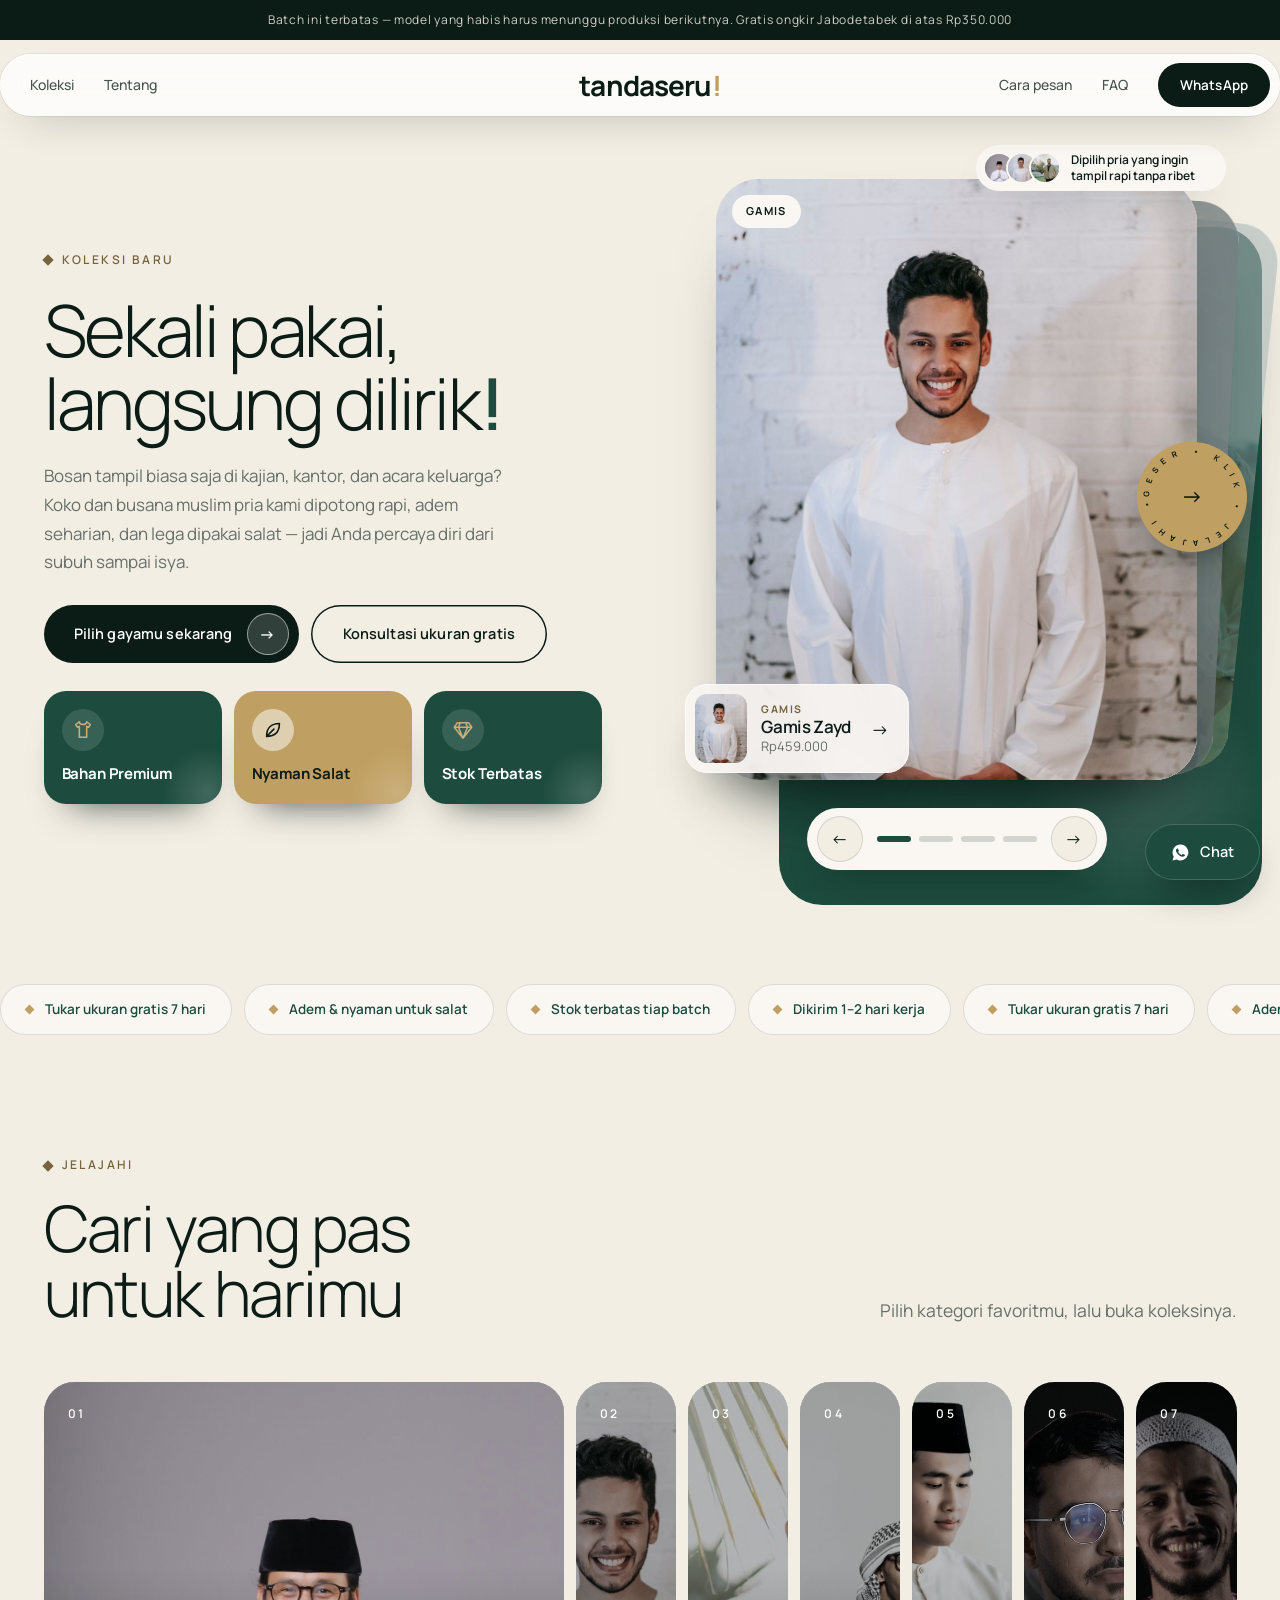
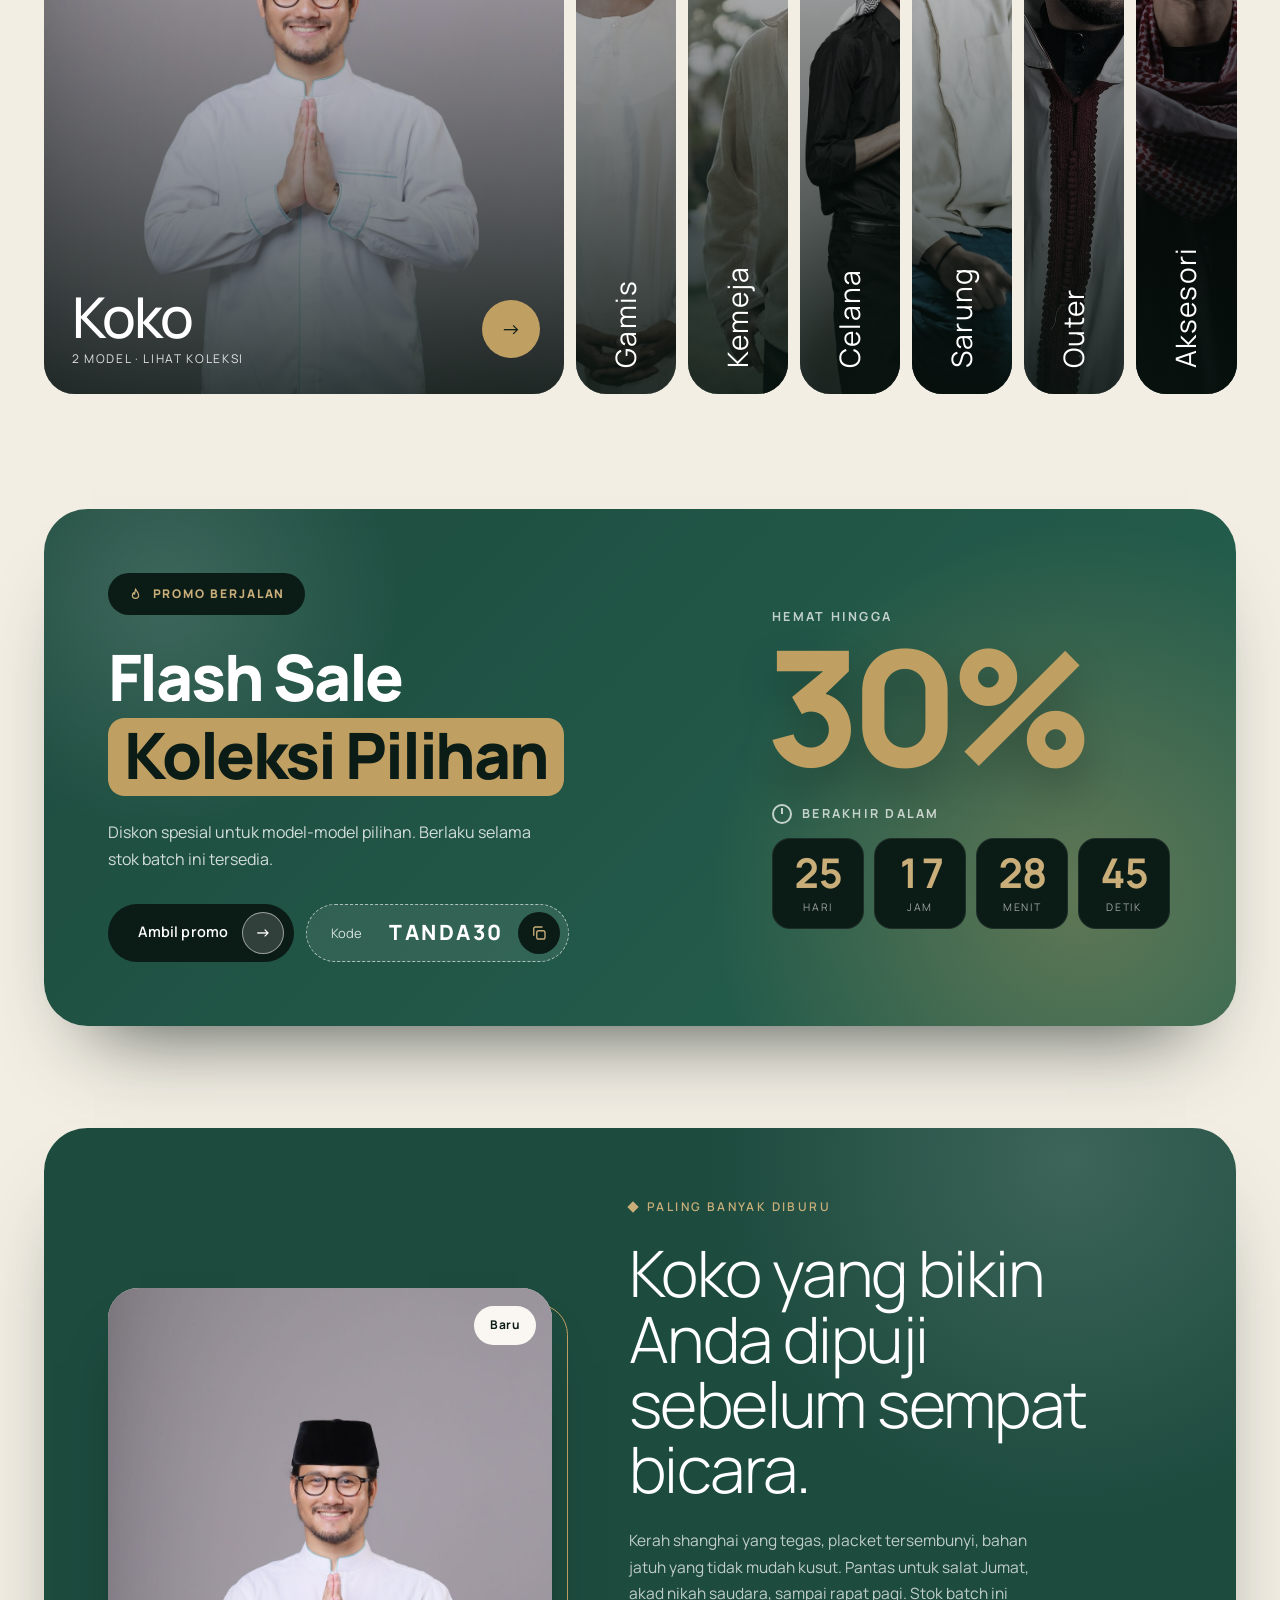
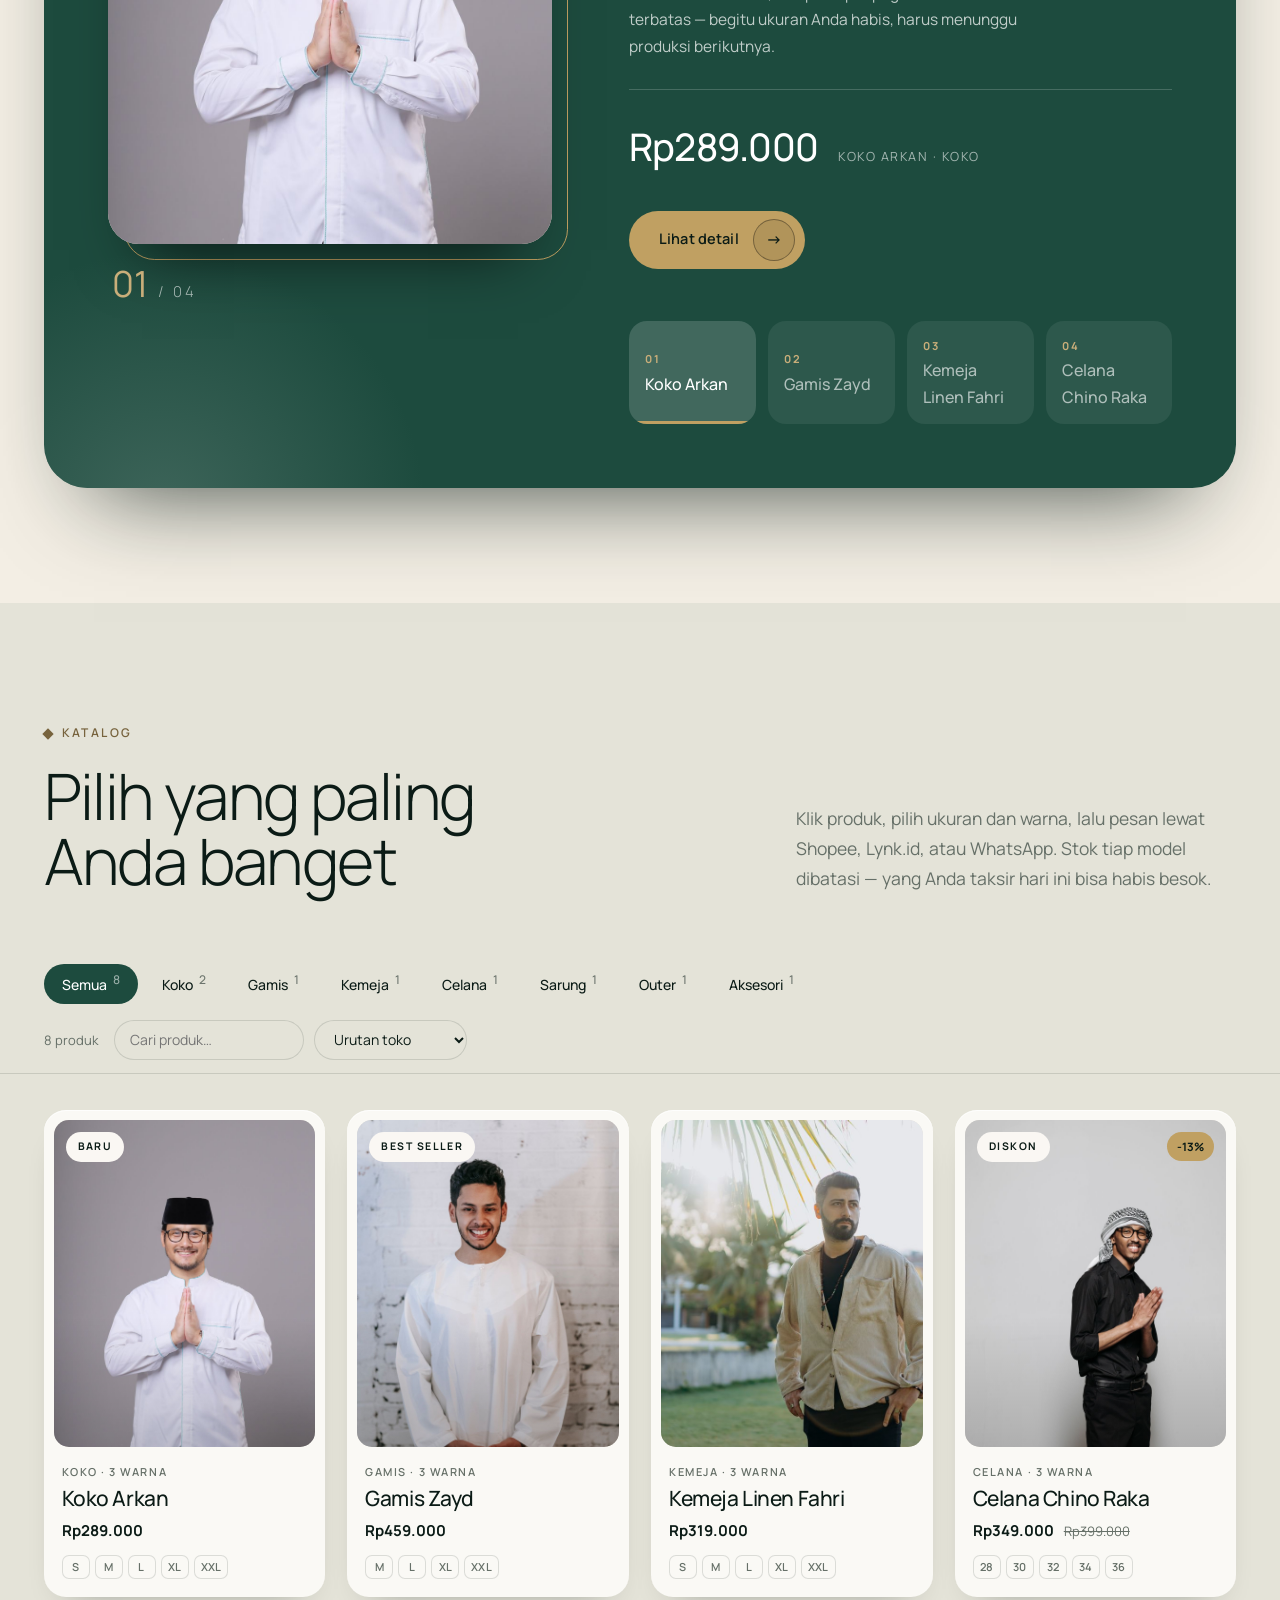
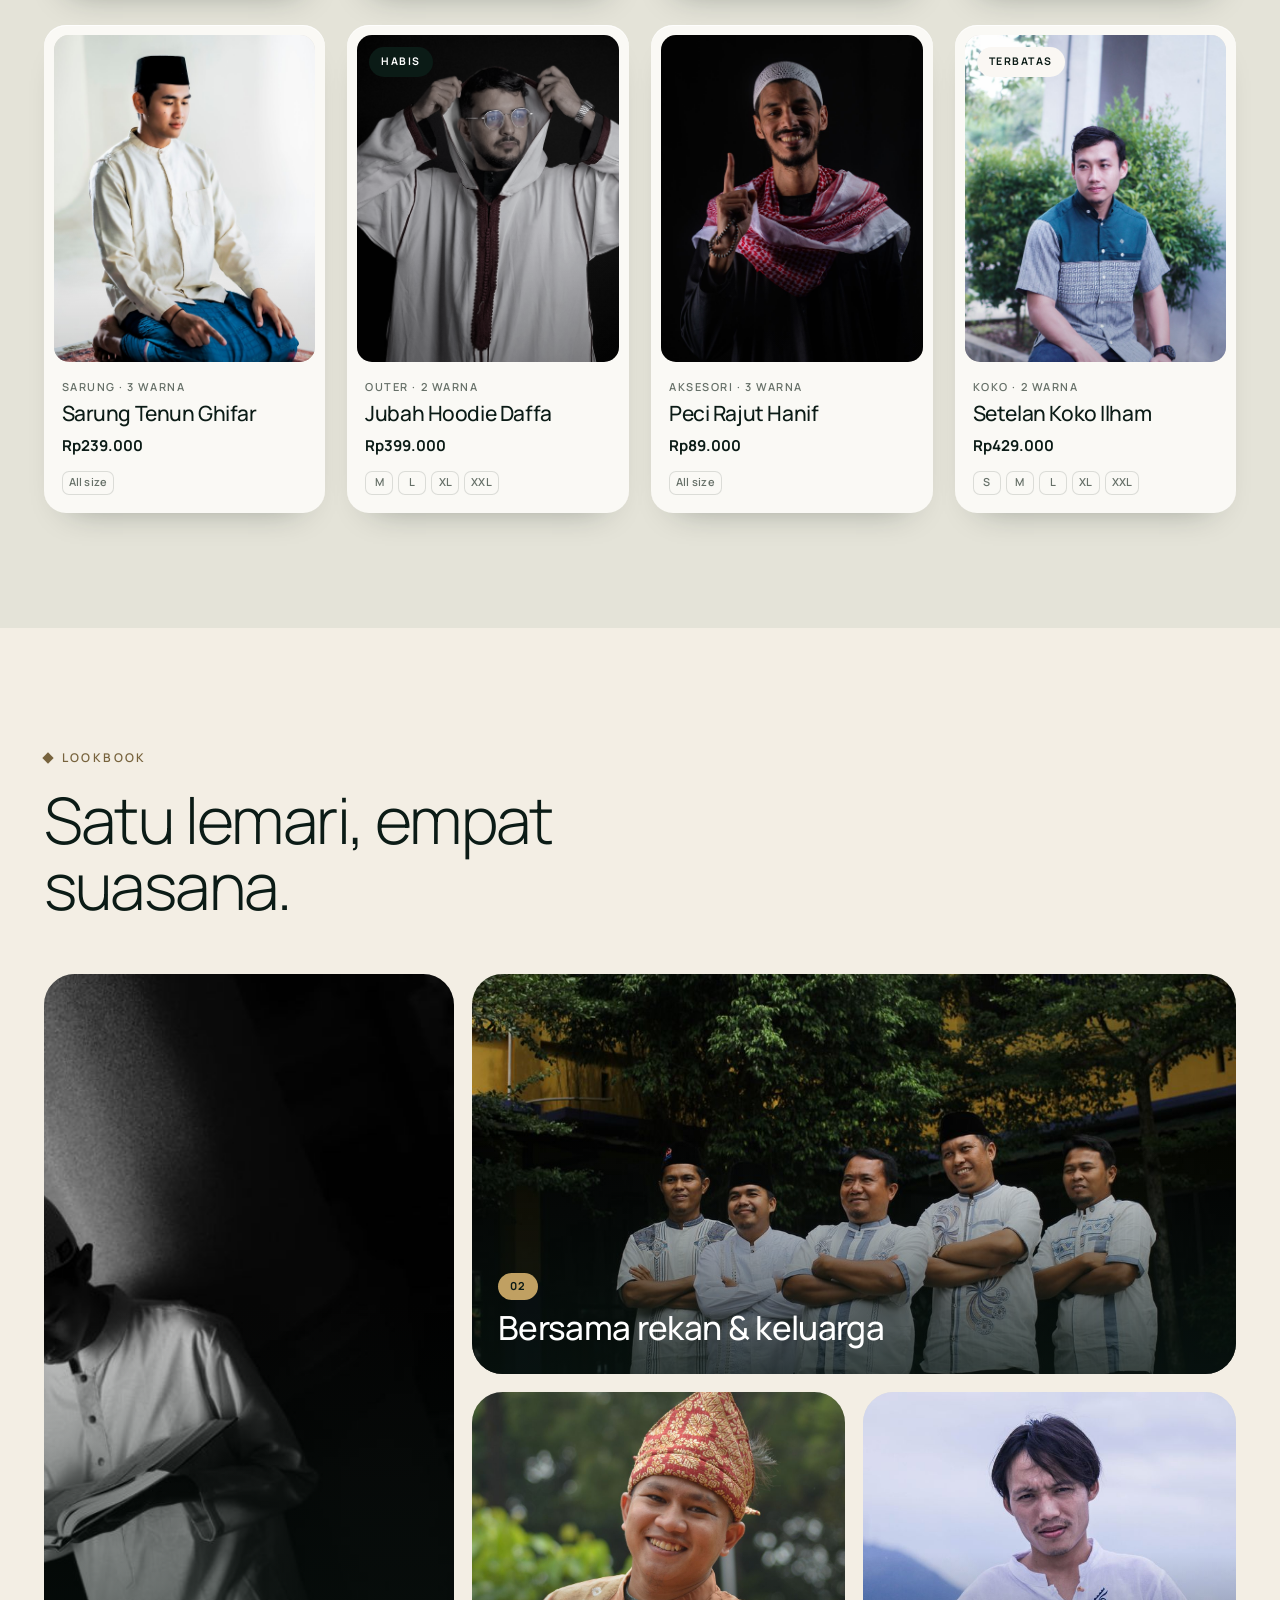
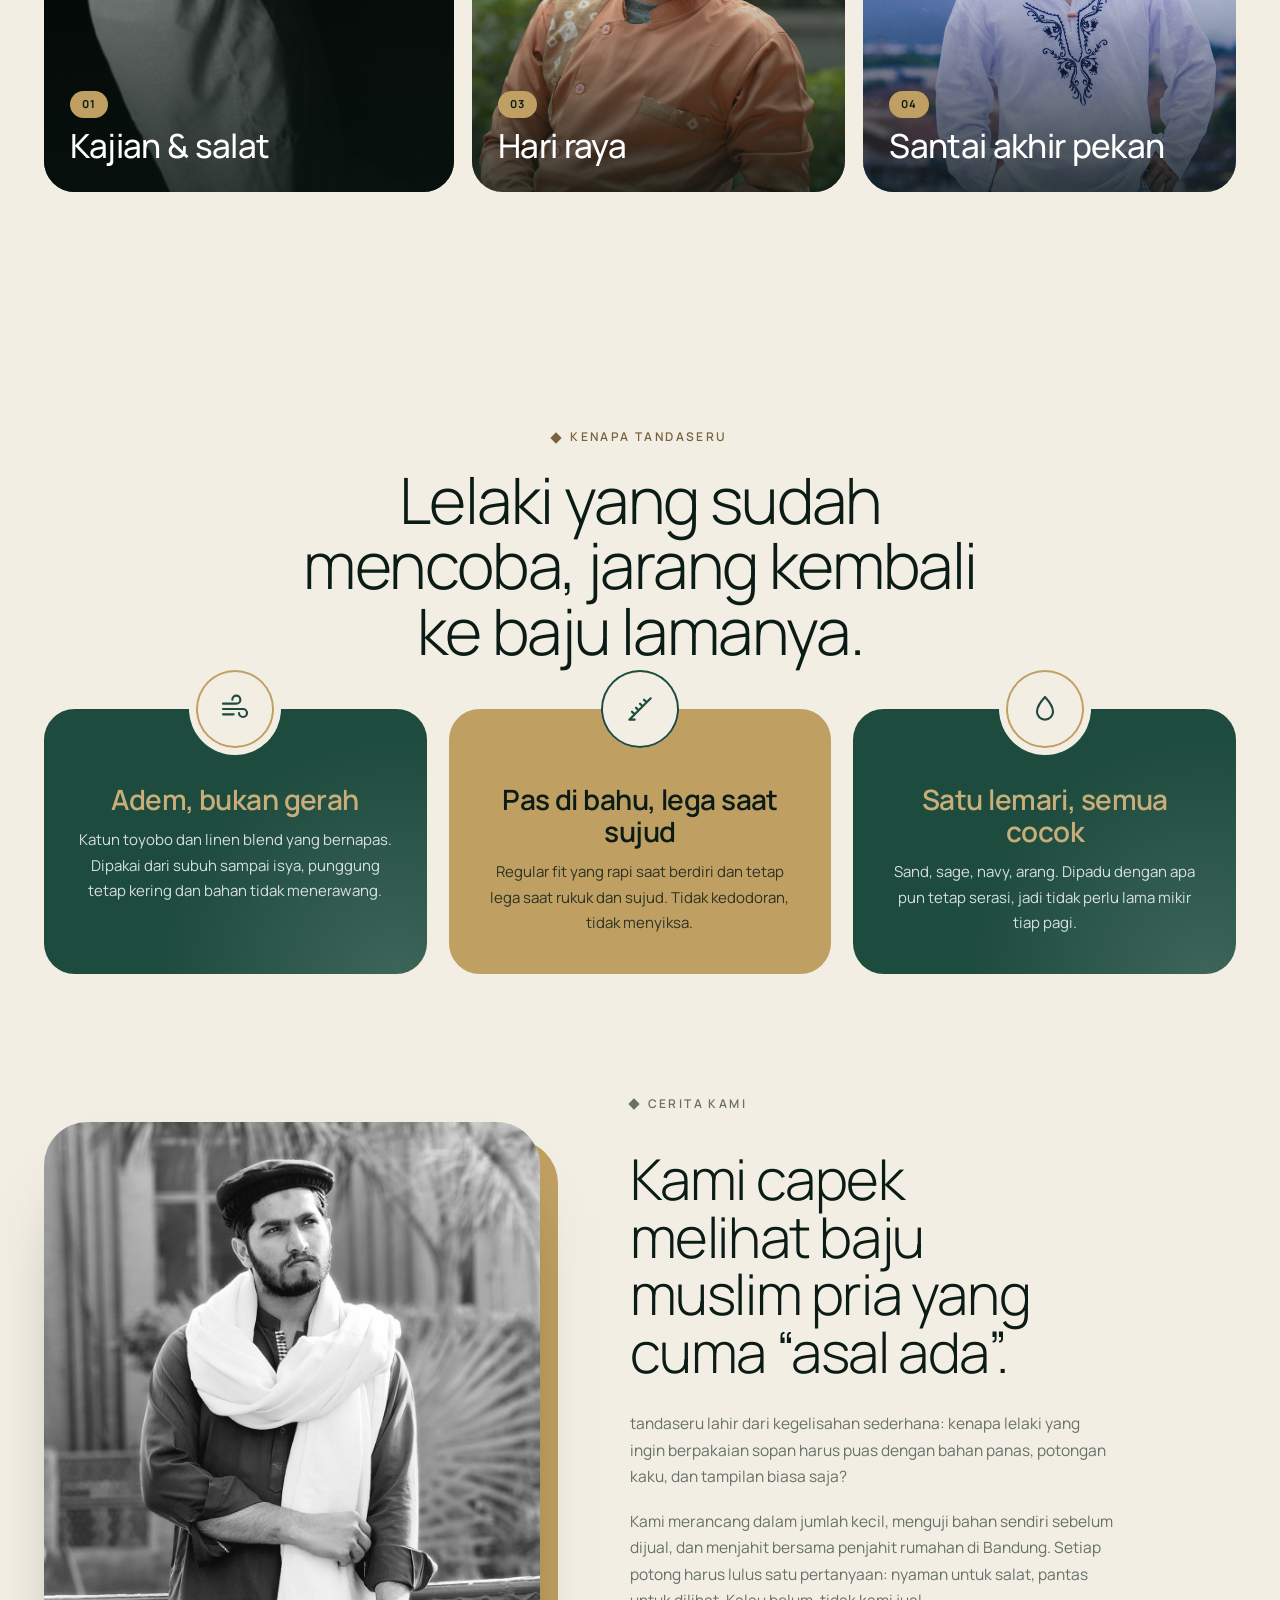
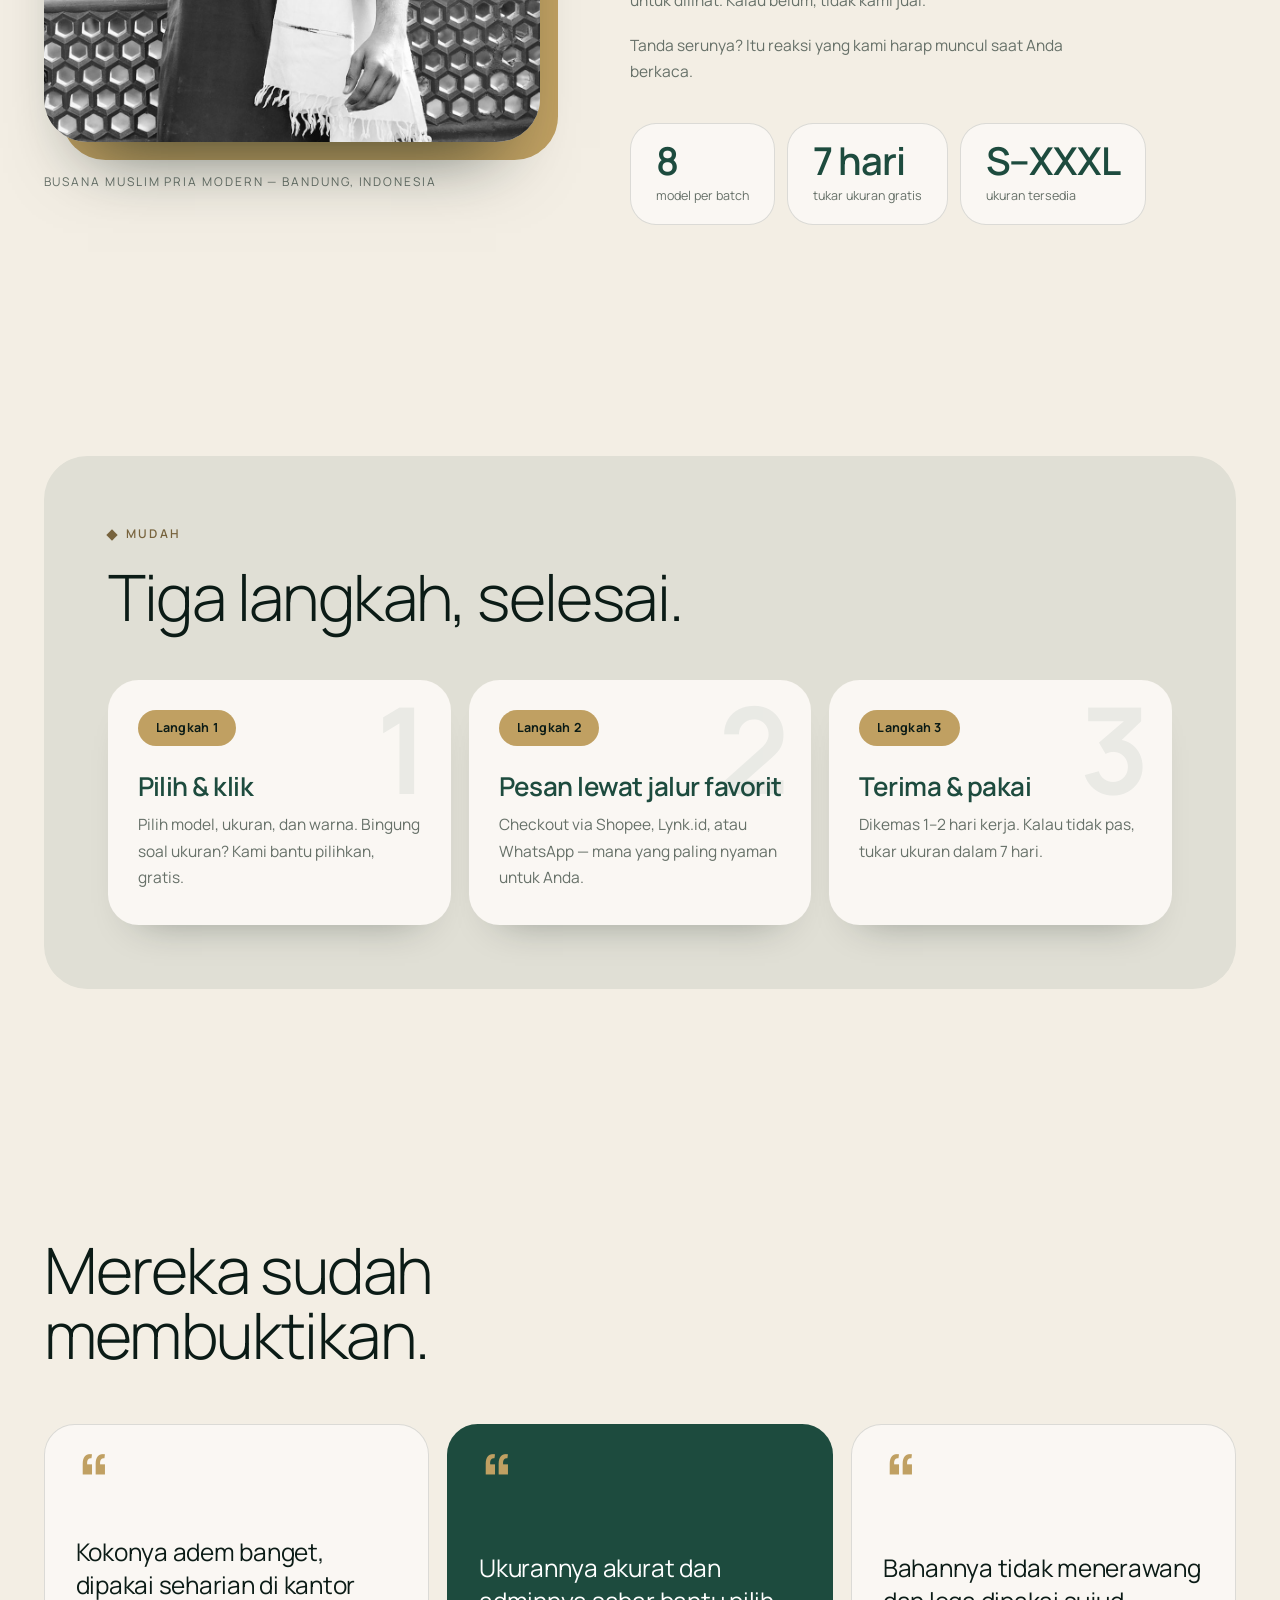
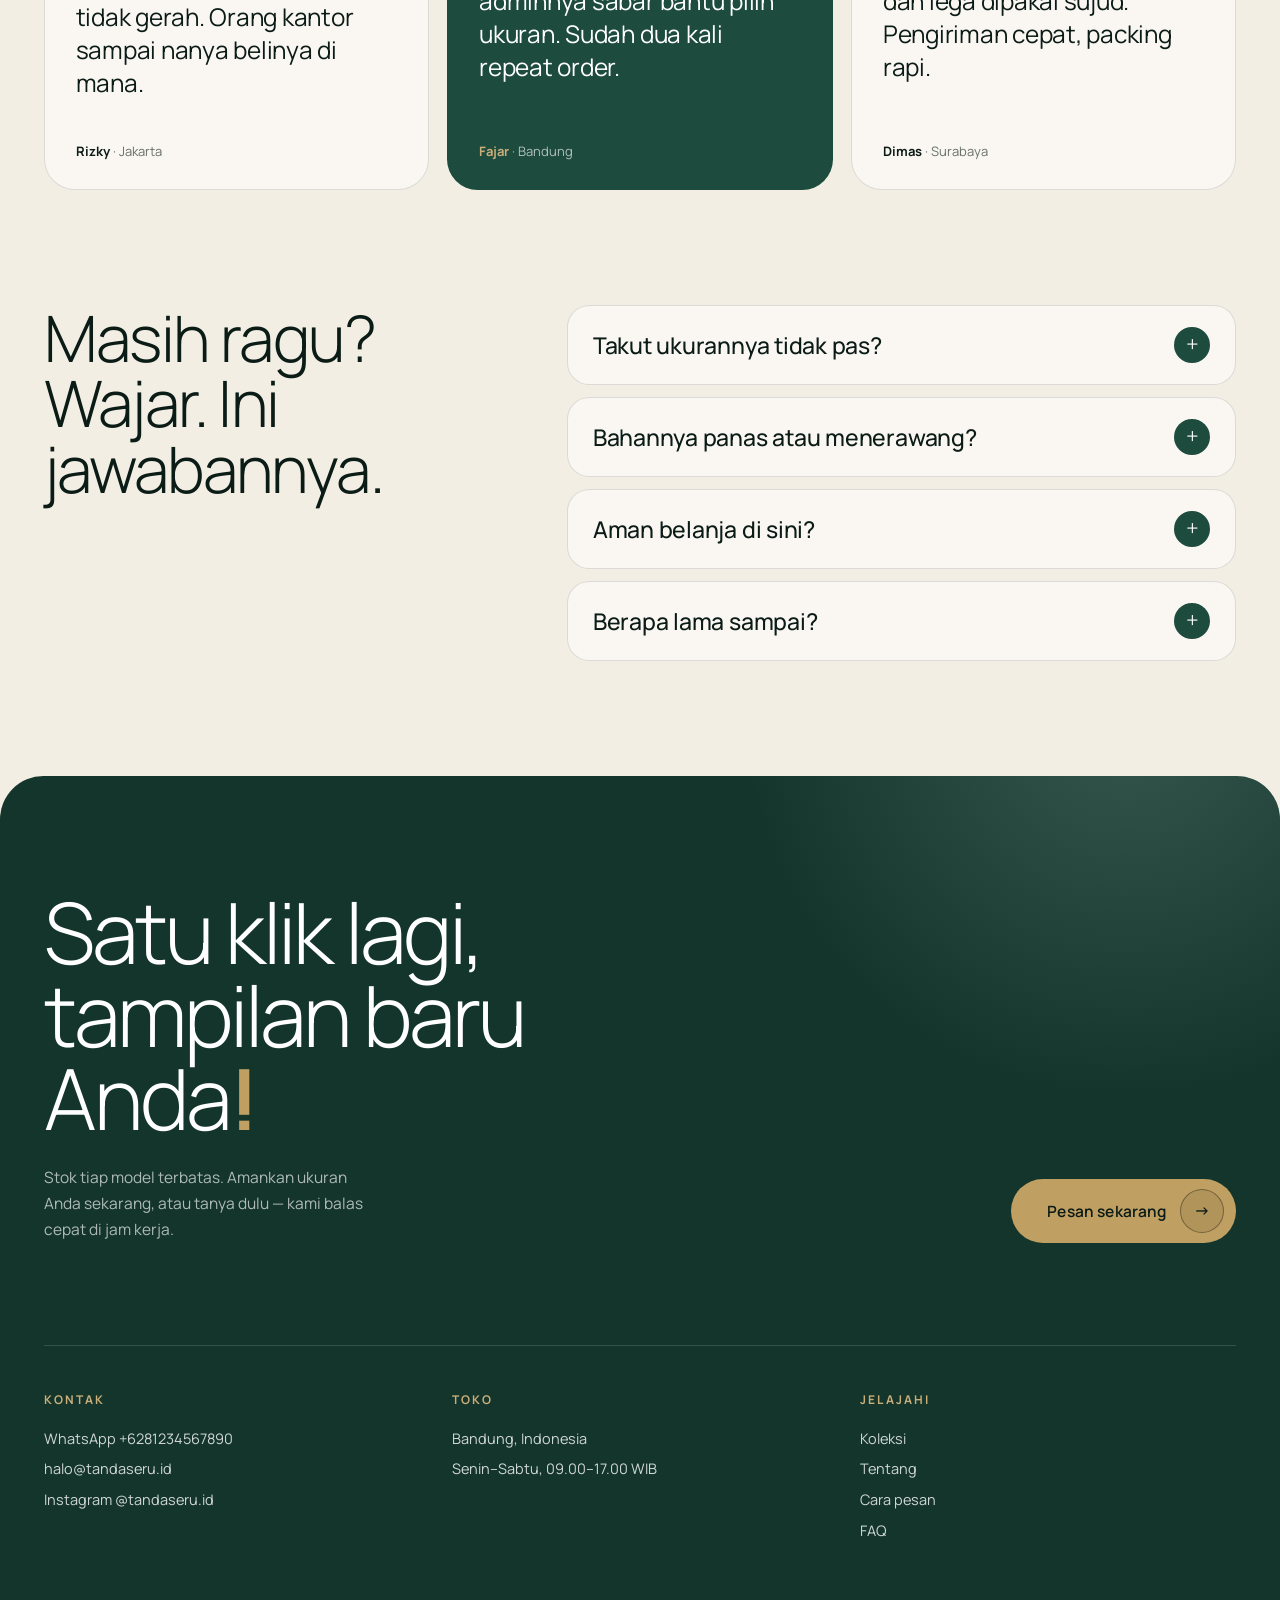
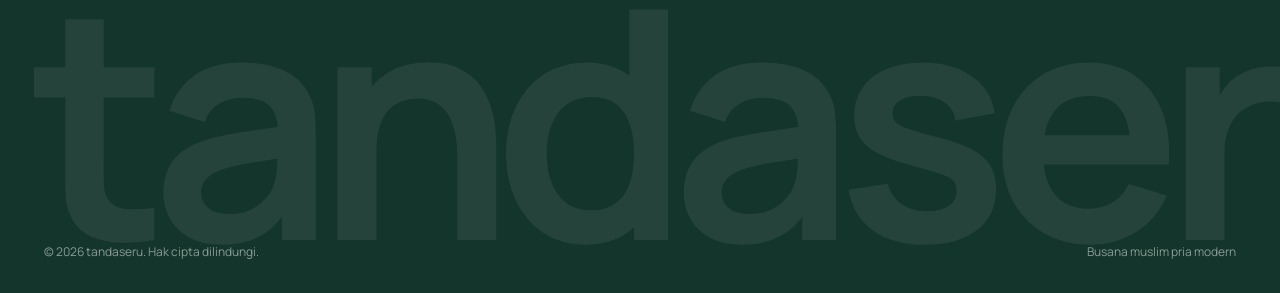
==== index.html @ d512d20f "Add files via upload" ====
<!doctype html>
<html lang="id">
<head>
  <meta charset="utf-8">
  <meta name="viewport" content="width=device-width, initial-scale=1">
  <title>tandaseru! — Busana muslim pria modern</title>
  <meta name="description" content="Busana muslim pria dengan potongan bersih, bahan adem, dan warna netral yang mudah dipadukan.">
  <link rel="preconnect" href="https://fonts.googleapis.com">
  <link rel="preconnect" href="https://fonts.gstatic.com" crossorigin>
  <link href="https://fonts.googleapis.com/css2?family=Manrope:wght@200;300;400;500;600;700;800&display=swap" rel="stylesheet">
  <link rel="stylesheet" href="assets/style.css">
</head>
<body>
  <div class="progress" id="prog"></div>
  <div class="cursor" id="cursor" aria-hidden="true"></div>
  <div id="app"></div>
  <div id="modal" class="modal" hidden></div>
  <script src="assets/store.js"></script>
  <script src="assets/site.js"></script>
</body>
</html>
---- assets/style.css ----
/* tandaseru — landing page (kartu bento, zamrud & emas) */
:root {
  --bg: #F3EEE4;
  --ink: #0B1B16;
  --primary: #1D4B3E;
  --primary-2: color-mix(in srgb, var(--primary) 78%, #fff);
  --primary-d: color-mix(in srgb, var(--primary) 70%, #000);
  --accent: #C0A062;
  --gold: color-mix(in srgb, var(--accent) 85%, #fff);
  --gold-d: color-mix(in srgb, var(--accent) 62%, #000);
  --muted: #667068;
  --paper: color-mix(in srgb, #fff 55%, var(--bg));
  --sage: color-mix(in srgb, var(--primary) 9%, var(--bg));
  --line: color-mix(in srgb, var(--ink) 13%, transparent);
  --soft: color-mix(in srgb, var(--ink) 6%, var(--bg));
  --display: 'Manrope', system-ui, -apple-system, 'Segoe UI', Roboto, sans-serif;
  --font: 'Manrope', system-ui, -apple-system, 'Segoe UI', Roboto, sans-serif;
  --gutter: clamp(16px, 3.4vw, 52px);
  --max: 1400px;
  --ease: cubic-bezier(.19, .8, .22, 1);
  --nav: 84px;
  --r-xl: clamp(28px, 3.4vw, 52px);
  --r-l: clamp(22px, 2.4vw, 36px);
  --r-m: 22px;
}
* { box-sizing: border-box; margin: 0; padding: 0; }
html { scroll-behavior: smooth; scroll-padding-top: 90px; -webkit-text-size-adjust: 100%; overflow-x: clip; }
body { background: var(--bg); color: var(--ink); font-family: var(--font); font-size: 15.5px; line-height: 1.7; -webkit-font-smoothing: antialiased; overflow-x: hidden; }
img, svg { display: block; max-width: 100%; }
a { color: inherit; text-decoration: none; }
button { font: inherit; color: inherit; background: none; border: 0; cursor: pointer; }
::selection { background: var(--accent); color: var(--ink); }
:focus-visible { outline: 2px solid var(--accent); outline-offset: 3px; }
.wrap { width: 100%; max-width: var(--max); margin: 0 auto; padding: 0 var(--gutter); }
.sr { position: absolute; width: 1px; height: 1px; overflow: hidden; clip: rect(0 0 0 0); }
em { font-style: normal; }

/* progres & kursor */
.progress { position: fixed; top: 0; left: 0; right: 0; height: 3px; z-index: 80; background: var(--accent); transform: scaleX(0); transform-origin: 0 50%; pointer-events: none; }
.cursor { position: fixed; z-index: 90; left: 0; top: 0; width: 12px; height: 12px; margin: -6px 0 0 -6px; border-radius: 50%; border: 1px solid var(--ink); pointer-events: none; opacity: 0; display: grid; place-items: center; font-size: 11px; font-weight: 600; letter-spacing: .14em; text-transform: uppercase; color: var(--ink); transition: width .35s var(--ease), height .35s var(--ease), margin .35s var(--ease), background .3s, opacity .3s; }
.cursor.on { opacity: 1; }
.cursor.view { width: 92px; height: 92px; margin: -46px 0 0 -46px; background: var(--accent); border-color: var(--accent); }
.cursor.view::after { content: attr(data-label); }
.cursor.link { width: 44px; height: 44px; margin: -22px 0 0 -22px; border-color: var(--accent); }
@media (hover: none), (pointer: coarse) { .cursor { display: none; } }

/* tipografi */
.eyebrow { display: inline-flex; align-items: center; gap: 10px; font-size: 12px; font-weight: 600; letter-spacing: .2em; text-transform: uppercase; color: var(--gold-d); }
.eyebrow::before { content: ''; width: 8px; height: 8px; background: currentColor; transform: rotate(45deg); }
.h2 { font-family: var(--display); font-size: clamp(34px, 5vw, 70px); line-height: 1.02; letter-spacing: -.025em; font-weight: 300; }
.h2 b, .h2 strong { font-weight: 700; color: var(--primary); }
.lead { font-size: clamp(15.5px, 1.4vw, 17.5px); color: var(--muted); max-width: 46ch; }

/* tombol pil + panah bulat */
.btn { position: relative; isolation: isolate; overflow: hidden; display: inline-flex; align-items: center; justify-content: center; gap: 14px; height: 58px; padding: 0 10px 0 30px; background: var(--ink); color: #fff; font-size: 14.5px; font-weight: 600; letter-spacing: .01em; border-radius: 999px; transition: color .45s var(--ease), transform .4s var(--ease); }
.btn:not(:has(.ar)) { padding: 0 32px; }
.btn::before { content: ''; position: absolute; inset: 0; z-index: -1; background: var(--primary); transform: translateY(101%); transition: transform .55s var(--ease); border-radius: inherit; }
.btn:hover::before { transform: none; }
.btn:active { transform: scale(.98); }
.btn .ar { width: 42px; height: 42px; border-radius: 50%; display: grid; place-items: center; background: rgba(255, 255, 255, .16); box-shadow: inset 0 0 0 1px rgba(255, 255, 255, .5); font-size: 16px; transition: transform .45s var(--ease), background .3s; }
.btn:hover .ar { transform: translateX(3px) rotate(-45deg); background: var(--accent); color: var(--ink); }
.btn.ghost { background: transparent; color: var(--ink); box-shadow: inset 0 0 0 1.5px var(--ink); }
.btn.ghost::before { background: var(--ink); }
.btn.ghost:hover { color: #fff; }
.btn.gold { background: var(--accent); color: var(--ink); }
.btn.gold::before { background: #fff; }
.btn.gold .ar { background: rgba(0, 0, 0, .08); box-shadow: inset 0 0 0 1px rgba(0, 0, 0, .35); }
.btn.sm { height: 44px; padding: 0 22px; font-size: 13.5px; }

.logo { font-family: var(--display); font-weight: 700; letter-spacing: -.03em; font-size: 28px; line-height: 1; }
.logo i { font-style: normal; color: var(--accent); }

/* pengumuman & nav (pil melayang) */
.announce { background: var(--ink); color: color-mix(in srgb, var(--bg) 85%, transparent); text-align: center; font-size: 12px; letter-spacing: .06em; padding: 10px var(--gutter); }
.nav { position: sticky; top: 0; z-index: 40; padding: 14px 0 0; background: transparent; transition: transform .6s var(--ease); pointer-events: none; }
.nav.hide { transform: translateY(-110%); }
.nav-in { pointer-events: auto; display: grid; grid-template-columns: 1fr auto 1fr; align-items: center; height: 62px; padding: 0 10px 0 30px; border-radius: 999px; background: color-mix(in srgb, #fff 78%, transparent); backdrop-filter: blur(18px) saturate(1.4); -webkit-backdrop-filter: blur(18px) saturate(1.4); box-shadow: 0 1px 0 rgba(255, 255, 255, .9) inset, 0 18px 40px -24px rgba(11, 27, 22, .45), 0 0 0 1px color-mix(in srgb, var(--ink) 7%, transparent); }
.nav-l, .nav-r { display: flex; align-items: center; gap: 30px; font-size: 14px; font-weight: 500; }
.nav-r { justify-content: flex-end; }
.nav a.lk { position: relative; padding: 6px 0; color: color-mix(in srgb, var(--ink) 75%, transparent); transition: color .3s; }
.nav a.lk:hover { color: var(--primary); }
.burger { display: none; width: 44px; height: 44px; align-items: center; justify-content: center; }
.burger span, .burger span::before { display: block; width: 22px; height: 2px; background: var(--ink); position: relative; transition: transform .35s var(--ease); border-radius: 2px; }
.burger span::before { content: ''; position: absolute; top: 7px; left: 0; }
.nav.open .burger span { transform: translateY(3.5px) rotate(45deg); }
.nav.open .burger span::before { transform: translateY(-7px) rotate(-90deg); }
.menu { display: none; }

/* bingkai foto */
.frame { position: relative; overflow: hidden; background: var(--soft); }
.frame img, .frame .fig { position: absolute; inset: 0; width: 100%; height: 100%; object-fit: cover; object-position: center 18%; }
.fig { display: block; }
.fw { position: relative; isolation: isolate; }

/* ===== HERO ===== */
.hero { padding: 10px 0 clamp(36px, 5vw, 70px); position: relative; }
.hero-card { position: relative; display: grid; grid-template-columns: 1fr minmax(250px, 31%) 1fr; grid-template-rows: auto 1fr; column-gap: clamp(16px, 2.4vw, 36px); padding: clamp(18px, 2.4vw, 34px); background: var(--paper); border-radius: var(--r-xl); box-shadow: 0 1px 0 #fff inset, 0 40px 80px -50px rgba(11, 27, 22, .55); isolation: isolate; overflow: hidden; }
.hd { font-family: var(--display); line-height: .94; letter-spacing: -.035em; padding: clamp(8px, 1.6vw, 22px) 0 clamp(20px, 2.6vw, 38px); }
.hd .s { display: block; font-size: clamp(22px, 3.1vw, 46px); font-weight: 400; letter-spacing: -.02em; color: var(--ink); }
.hd .b { display: block; font-size: clamp(46px, 7.4vw, 118px); font-weight: 700; text-transform: uppercase; color: var(--primary); letter-spacing: -.045em; line-height: .88; }
.hd .b em { color: var(--accent); }
.hd-l { grid-column: 1; grid-row: 1; padding-left: clamp(8px, 1.4vw, 20px); }
.hd-r { grid-column: 3; grid-row: 1; text-align: left; position: relative; padding-left: clamp(0px, 1vw, 12px); }
.hd-r .spark { position: absolute; right: 2%; top: 2%; width: clamp(28px, 3.4vw, 50px); color: var(--accent); }
.hero-photo { grid-column: 2; grid-row: 1 / 3; z-index: 3; margin: 0 0 clamp(14px, 1.8vw, 26px); position: relative; align-self: stretch; min-height: 420px; }
.hero-photo .frame { position: absolute; inset: 0; border-radius: var(--r-l); box-shadow: 0 50px 70px -40px rgba(11, 27, 22, .7); }
.hero-photo .orbit { position: absolute; z-index: 4; left: -26%; top: 4%; width: 152%; height: 36%; pointer-events: none; overflow: visible; }
.hero-photo .orbit ellipse { fill: none; stroke: var(--accent); stroke-width: 1.2; opacity: .9; }
.hero-bg { grid-column: 1 / -1; grid-row: 2; z-index: 0; background: var(--primary); border-radius: var(--r-l); position: relative; overflow: hidden; margin-top: 0; }
.hero-bg::before, .hero-bg::after { content: ''; position: absolute; border-radius: 50%; background: radial-gradient(closest-side, color-mix(in srgb, var(--primary-2) 70%, transparent), transparent); }
.hero-bg::before { width: 46%; aspect-ratio: 1; left: -8%; bottom: -30%; }
.hero-bg::after { width: 38%; aspect-ratio: 1; right: -6%; top: -20%; }
.hero-panel { display: contents; }
.hp-copy { grid-column: 1; grid-row: 2; z-index: 2; color: #fff; padding: clamp(26px, 3.4vw, 52px) clamp(10px, 2vw, 28px) clamp(26px, 3.4vw, 52px) clamp(22px, 3vw, 44px); align-self: center; }
.hp-copy .eyebrow { color: color-mix(in srgb, var(--gold) 90%, #fff); }
.hp-copy .eyebrow::before { display: none; }
.hp-copy .eyebrow svg { width: 15px; height: 15px; }
.hp-copy h2 { font-family: var(--display); font-size: clamp(30px, 3.6vw, 54px); font-weight: 500; line-height: 1.04; letter-spacing: -.025em; margin: 18px 0 16px; }
.hp-copy .lead { color: color-mix(in srgb, #fff 74%, transparent); font-size: 15.5px; margin-bottom: 28px; max-width: 34ch; }
.hp-actions { display: flex; flex-wrap: wrap; gap: 12px; align-items: center; }
.hp-copy .btn { background: var(--ink); }
.hp-copy .btn::before { background: var(--accent); }
.hp-copy .btn:hover { color: var(--ink); }
.proof { display: inline-flex; align-items: center; gap: 12px; margin-top: 26px; padding: 8px 18px 8px 8px; border-radius: 999px; background: rgba(255, 255, 255, .12); box-shadow: inset 0 0 0 1px rgba(255, 255, 255, .16); font-size: 12.5px; line-height: 1.35; color: rgba(255, 255, 255, .86); max-width: 360px; }
.proof .av { display: flex; flex: none; }
.proof .av span { position: relative; width: 38px; height: 38px; margin-left: -10px; border-radius: 50%; overflow: hidden; border: 2px solid var(--primary); background: var(--soft); }
.proof .av span:first-child { margin-left: 0; }
.proof .av img, .proof .av .fig { position: absolute; inset: 0; width: 100%; height: 100%; object-fit: cover; object-position: center 12%; }
.hero-note { margin-top: 18px; font-size: 12.5px; color: rgba(255, 255, 255, .6); line-height: 1.8; max-width: 44ch; }
.hp-right { grid-column: 3; grid-row: 2; z-index: 2; color: #fff; padding: clamp(24px, 3vw, 44px) clamp(22px, 3vw, 44px) clamp(24px, 3vw, 44px) clamp(8px, 1.4vw, 20px); display: flex; flex-direction: column; justify-content: space-between; gap: 26px; align-items: stretch; }
.feats { display: flex; justify-content: flex-end; gap: clamp(14px, 2.2vw, 34px); }
.feat { display: flex; flex-direction: column; align-items: center; gap: 8px; text-align: center; font-size: 12.5px; line-height: 1.25; color: rgba(255, 255, 255, .8); max-width: 86px; }
.feat svg { width: 26px; height: 26px; stroke: var(--gold); fill: none; stroke-width: 1.6; stroke-linecap: round; stroke-linejoin: round; }
.look-card { align-self: flex-end; width: min(100%, 250px); background: var(--paper); color: var(--ink); border-radius: var(--r-l); padding: 12px 12px 16px; text-align: center; box-shadow: 0 30px 50px -28px rgba(0, 0, 0, .7); transition: transform .5s var(--ease); display: block; }
.look-card:hover { transform: translateY(-6px) rotate(-1deg); }
.look-card small { display: block; font-size: 12px; font-weight: 600; letter-spacing: .02em; color: #fff; margin-bottom: 10px; }
.lc-wrap { align-self: flex-end; width: min(100%, 250px); }
.lc-wrap > small { display: block; text-align: center; font-weight: 600; font-size: 14px; color: #fff; margin-bottom: 12px; }
.look-card .lc-img { position: relative; aspect-ratio: 1 / 1.02; border-radius: calc(var(--r-l) - 10px); overflow: hidden; background: var(--soft); border: 3px solid rgba(29, 75, 62, .0); }
.look-card .lc-img img, .look-card .lc-img .fig { position: absolute; inset: 0; width: 100%; height: 100%; object-fit: cover; object-position: center 14%; }
.look-card b { display: block; margin-top: 12px; font-family: var(--display); font-size: 19px; font-weight: 600; letter-spacing: -.01em; }
.look-card .cat { display: block; font-size: 12.5px; color: var(--muted); margin-bottom: 10px; }
.look-card .lc-btn { display: inline-flex; align-items: center; gap: 10px; height: 42px; padding: 0 22px; border-radius: 999px; background: var(--primary); color: #fff; font-weight: 600; font-size: 14px; transition: background .3s; }
.look-card:hover .lc-btn { background: var(--ink); }
.lc-btn svg { width: 17px; height: 17px; stroke: currentColor; fill: none; stroke-width: 1.8; stroke-linecap: round; stroke-linejoin: round; }
.cue { display: none; }

/* ticker */
.ticker { margin: 8px 0 0; overflow: hidden; }
.ticker-track { display: flex; width: max-content; animation: slide 46s linear infinite; }
.ticker-row { display: flex; gap: 12px; padding-right: 12px; }
.ticker-item { display: inline-flex; align-items: center; gap: 12px; padding: 14px 26px; border-radius: 999px; background: var(--paper); box-shadow: inset 0 0 0 1px var(--line); font-size: 13.5px; font-weight: 600; white-space: nowrap; color: var(--primary); }
.ticker-item::before { content: ''; width: 7px; height: 7px; background: var(--accent); transform: rotate(45deg); }
@keyframes slide { to { transform: translateX(-50%); } }

/* seksi */
.section { padding: clamp(64px, 9vw, 130px) 0; }
.section-head { display: flex; justify-content: space-between; align-items: flex-end; gap: 32px; flex-wrap: wrap; margin-bottom: clamp(32px, 4.4vw, 64px); }
.section-head .h2 { margin-top: 18px; max-width: 14ch; }
.section-head .lead { max-width: 40ch; }

/* kategori: panel akordeon */
.panels { display: flex; gap: 12px; height: clamp(440px, 68vh, 680px); }
.panel { position: relative; flex: 1 1 0; min-width: 0; overflow: hidden; background: var(--primary); text-align: left; border-radius: var(--r-l); transition: flex-grow 1.1s var(--ease); isolation: isolate; }
.panel.active { flex-grow: 5.2; }
.panel .frame { position: absolute; inset: 0; z-index: 0; }
.panel .frame img, .panel .frame .fig { transition: transform 1.6s var(--ease), filter 1s var(--ease); filter: grayscale(.5) brightness(.8); transform: scale(1.12); object-position: center 24%; }
.panel.active .frame img, .panel.active .frame .fig { filter: none; transform: scale(1); }
.panel::after { content: ''; position: absolute; inset: 0; z-index: 1; background: linear-gradient(180deg, rgba(8, 20, 16, .05) 30%, rgba(8, 20, 16, .8)); pointer-events: none; }
.p-no { position: absolute; z-index: 2; top: 22px; left: 24px; font-size: 12px; font-weight: 600; letter-spacing: .2em; color: #fff; }
.p-vert { position: absolute; z-index: 2; left: 50%; bottom: 26px; transform: translateX(-50%) rotate(180deg); writing-mode: vertical-rl; font-family: var(--display); font-size: clamp(22px, 2.2vw, 30px); font-weight: 400; letter-spacing: .04em; color: #fff; white-space: nowrap; transition: opacity .5s var(--ease); }
.panel.active .p-vert { opacity: 0; }
.p-info { position: absolute; z-index: 2; left: 28px; right: 24px; bottom: 24px; display: grid; grid-template-columns: 1fr auto; align-items: end; gap: 4px 16px; color: #fff; opacity: 0; transform: translateY(24px); transition: opacity .7s var(--ease), transform .9s var(--ease); }
.p-info b { grid-column: 1; font-family: var(--display); font-weight: 500; font-size: clamp(34px, 4.4vw, 62px); line-height: 1; letter-spacing: -.03em; }
.p-info small { grid-column: 1; font-size: 12px; letter-spacing: .14em; text-transform: uppercase; opacity: .85; }
.p-info i { grid-column: 2; grid-row: 1 / 3; align-self: center; font-style: normal; width: 58px; height: 58px; display: grid; place-items: center; background: var(--accent); color: var(--ink); border-radius: 50%; font-size: 20px; transition: transform .5s var(--ease), background .4s; }
.panel:hover .p-info i { transform: rotate(-45deg); background: #fff; }
.panel.active .p-info { opacity: 1; transform: none; transition-delay: .35s; }

/* unggulan: kartu zamrud besar */
.feat-card { position: relative; overflow: hidden; background: var(--primary); color: #fff; border-radius: var(--r-xl); padding: clamp(28px, 5vw, 76px); --curtain: var(--primary); isolation: isolate; box-shadow: 0 50px 90px -50px rgba(11, 27, 22, .8); }
.feat-card::before, .feat-card::after { content: ''; position: absolute; z-index: -1; border-radius: 50%; background: radial-gradient(closest-side, color-mix(in srgb, var(--primary-2) 65%, transparent), transparent); }
.feat-card::before { width: 60%; aspect-ratio: 1; right: -16%; top: -34%; }
.feat-card::after { width: 44%; aspect-ratio: 1; left: -12%; bottom: -30%; }
.feat-grid { display: grid; grid-template-columns: .9fr 1.1fr; gap: clamp(40px, 6vw, 110px); align-items: center; }
.feat-art { position: relative; max-width: 500px; width: 100%; margin: 0 auto 56px 0; }
.feat-stage { position: relative; aspect-ratio: 4 / 5; }
.feat-stage .frame.slide { position: absolute; inset: 0; opacity: 0; transform: scale(1.06); border-radius: var(--r-l); transition: opacity 1.1s var(--ease), transform 1.8s var(--ease); z-index: 1; box-shadow: 0 40px 60px -34px rgba(0, 0, 0, .7); }
.feat-stage .frame.slide.on { opacity: 1; transform: none; z-index: 2; }
.feat-stage .offset { position: absolute; inset: 0; border: 1.5px solid var(--accent); border-radius: var(--r-l); transform: translate(16px, 16px); z-index: 0; pointer-events: none; }
.tagbox { position: absolute; z-index: 3; right: 16px; top: 18px; background: var(--paper); color: var(--ink); padding: 9px 16px; border-radius: 999px; font-size: 12px; letter-spacing: .04em; font-weight: 700; }
.feat-count { position: absolute; left: 0; bottom: -46px; font-family: var(--display); font-weight: 300; font-size: 15px; letter-spacing: .2em; color: rgba(255, 255, 255, .6); }
.feat-count b { font-size: 36px; font-weight: 400; letter-spacing: 0; color: var(--gold); margin-right: 4px; }
.feat-copy .eyebrow { color: var(--gold); }
.feat-copy .h2 { margin: 22px 0 26px; max-width: 13ch; }
.feat-slides { display: grid; }
.fs { grid-area: 1 / 1; opacity: 0; transform: translateY(16px); transition: opacity .7s var(--ease), transform .9s var(--ease); pointer-events: none; }
.fs.on { opacity: 1; transform: none; pointer-events: auto; transition-delay: .25s; }
.fs-d { color: rgba(255, 255, 255, .72); max-width: 46ch; margin-bottom: 30px; }
.feat-meta { display: flex; align-items: baseline; flex-wrap: wrap; gap: 8px 20px; margin-bottom: 32px; padding-top: 24px; border-top: 1px solid rgba(255, 255, 255, .18); font-family: var(--display); }
.feat-meta b { font-size: 38px; font-weight: 500; letter-spacing: -.02em; }
.feat-meta span { font-size: 12.5px; letter-spacing: .12em; text-transform: uppercase; color: rgba(255, 255, 255, .6); font-family: var(--font); }
.feat-copy .btn { background: var(--accent); color: var(--ink); }
.feat-copy .btn::before { background: #fff; }
.feat-copy .btn .ar { background: rgba(0, 0, 0, .08); box-shadow: inset 0 0 0 1px rgba(0, 0, 0, .35); }
.feat-nav { display: grid; grid-template-columns: repeat(4, 1fr); gap: 12px; margin-top: 52px; }
.fn { position: relative; text-align: left; padding: 16px 16px 14px; border-radius: 18px; background: rgba(255, 255, 255, .07); color: rgba(255, 255, 255, .62); overflow: hidden; transition: background .4s, color .4s; }
.fn:hover { background: rgba(255, 255, 255, .13); color: #fff; }
.fn.on { background: rgba(255, 255, 255, .16); color: #fff; }
.fn .no { display: block; font-size: 11px; letter-spacing: .2em; font-weight: 700; color: var(--gold); margin-bottom: 2px; }
.fn .nm { font-family: var(--display); font-size: 16px; font-weight: 500; line-height: 1.2; }
.fn i { position: absolute; left: 0; bottom: 0; height: 3px; width: 0; background: var(--accent); }
.fn.on i { width: 100%; animation: prog 6.5s linear; }
@keyframes prog { from { width: 0; } }
.feat-bang { display: none; }

/* katalog (dipertahankan) */
.catalog-sec { background: color-mix(in srgb, var(--primary) 7%, var(--bg)); overflow-x: clip; }
.tools { position: sticky; top: 90px; z-index: 12; display: flex; justify-content: space-between; gap: 16px; flex-wrap: wrap; align-items: center; margin: 0 0 36px; padding: 14px 0; background: color-mix(in srgb, var(--primary) 7%, var(--bg)); box-shadow: 0 0 0 100vmax color-mix(in srgb, var(--primary) 7%, var(--bg)); clip-path: inset(0 -100vmax); transition: top .6s var(--ease); }
body.nav-hidden .tools { top: 0; }
.tools::after { content: ''; position: absolute; left: -100vmax; right: -100vmax; bottom: 0; height: 1px; background: var(--line); }
.chips { display: flex; gap: 6px; flex-wrap: wrap; }
.chip { height: 40px; padding: 0 18px; border-radius: 999px; font-size: 14px; font-weight: 500; transition: all .25s var(--ease); font-family: var(--font); }
.chip:hover { background: var(--soft); }
.chip[aria-pressed="true"] { background: var(--primary); color: #fff; }
.chip .n { opacity: .55; margin-left: 6px; font-size: 12px; vertical-align: super; }
.tools-right { display: flex; gap: 10px; }
.count { align-self: center; font-size: 13px; color: var(--muted); white-space: nowrap; margin-right: 6px; }
.field { height: 40px; border-radius: 999px; background: transparent; box-shadow: inset 0 0 0 1px var(--line); padding: 0 16px; font: inherit; font-size: 14px; color: var(--ink); border: 0; font-family: var(--font); }
.field:focus-visible { outline-offset: 0; }
input.field { width: 190px; }
.grid { display: grid; grid-template-columns: repeat(4, 1fr); gap: 28px 22px; }
.card, .card:nth-child(even) { position: relative; background: color-mix(in srgb, #fff 62%, var(--bg)); border-radius: 22px; padding: 10px; box-shadow: 0 1px 0 rgba(255, 255, 255, .8) inset, 0 18px 34px -26px rgba(11, 27, 22, .45); transition: transform .5s var(--ease), box-shadow .5s var(--ease); display: block; }
.card:hover { transform: translateY(-6px); box-shadow: 0 1px 0 rgba(255, 255, 255, .8) inset, 0 34px 50px -28px rgba(11, 27, 22, .55); }
.card .card-media { position: relative; display: block; width: 100%; text-align: left; }
.card .pic { position: relative; aspect-ratio: 4 / 5; border-radius: 15px; overflow: hidden; background: var(--soft); }
.card .pic img, .card .pic .fig { position: absolute; inset: 0; width: 100%; height: 100%; object-fit: cover; object-position: center 18%; transition: transform 1s var(--ease), opacity .5s var(--ease); }
.card .pic .alt { opacity: 0; }
.card:hover .pic .alt { opacity: 1; }
.card:hover .pic img:not(.alt), .card:hover .pic .fig { transform: scale(1.04); }
.card .pic::after { content: ''; position: absolute; inset: 0; background: linear-gradient(180deg, rgba(0, 0, 0, 0) 60%, rgba(0, 0, 0, .16)); pointer-events: none; }
.tag { position: absolute; top: 12px; left: 12px; z-index: 3; background: var(--paper); color: var(--ink); font-size: 10.5px; font-weight: 700; letter-spacing: .14em; text-transform: uppercase; padding: 6px 12px; border-radius: 999px; white-space: nowrap; }
.tag.sold { background: var(--ink); color: #fff; }
.card .off { position: absolute; top: 12px; right: 12px; z-index: 3; background: var(--accent); color: var(--ink); font-size: 11.5px; font-weight: 700; padding: 5px 10px; border-radius: 999px; }
.card .quick { position: absolute; z-index: 3; left: 10px; right: 10px; bottom: 10px; height: 44px; padding: 0 16px; display: flex; align-items: center; justify-content: space-between; border-radius: 12px; background: color-mix(in srgb, var(--bg) 92%, transparent); backdrop-filter: blur(10px); font-size: 13.5px; font-weight: 600; opacity: 0; transform: translateY(10px); transition: all .4s var(--ease); }
.card .quick i { font-style: normal; }
.card:hover .quick, .card .card-media:focus-visible .quick { opacity: 1; transform: none; }
.card-info { padding: 16px 8px 8px; text-align: left; }
.card .cat { font-size: 11px; font-weight: 600; letter-spacing: .14em; text-transform: uppercase; color: var(--muted); margin-bottom: 4px; }
.card h3 { font-family: var(--display); font-size: 21px; font-weight: 500; line-height: 1.15; letter-spacing: -.02em; }
.card .price { margin-top: 8px; display: flex; align-items: baseline; gap: 10px; font-size: 15px; }
.card .price b { font-weight: 700; }
.card .price s { font-size: 13px; color: var(--muted); }
.card .szs { display: flex; flex-wrap: wrap; gap: 5px; margin-top: 12px; }
.card .szs span { min-width: 28px; height: 24px; padding: 0 7px; display: inline-grid; place-items: center; font-size: 11px; font-weight: 600; letter-spacing: .02em; color: var(--muted); border-radius: 7px; box-shadow: inset 0 0 0 1px var(--line); }
.card.is-sold .pic { filter: grayscale(.7); }
.empty { grid-column: 1 / -1; padding: 80px 0; text-align: center; color: var(--muted); }

/* keunggulan: kartu dengan ikon */
.vcards { display: grid; grid-template-columns: repeat(3, 1fr); gap: 22px; margin-top: 46px; }
.vcard { position: relative; border-radius: var(--r-l); padding: 66px 34px 38px; background: var(--primary); color: #fff; text-align: center; overflow: hidden; transition: transform .6s var(--ease); }
.vcard:hover { transform: translateY(-8px); }
.vcard:nth-child(2) { background: var(--accent); color: var(--ink); }
.vcard::after { content: ''; position: absolute; width: 70%; aspect-ratio: 1; border-radius: 50%; right: -26%; bottom: -34%; background: radial-gradient(closest-side, rgba(255, 255, 255, .13), transparent); }
.vic { position: absolute; z-index: 2; left: 50%; top: 0; transform: translate(-50%, -50%); width: 78px; height: 78px; border-radius: 50%; display: grid; place-items: center; background: var(--bg); box-shadow: 0 0 0 7px color-mix(in srgb, var(--bg) 100%, transparent), inset 0 0 0 2px var(--accent); }
.vcard:nth-child(2) .vic { box-shadow: inset 0 0 0 2px var(--primary); }
.vic svg { width: 32px; height: 32px; stroke: var(--primary); fill: none; stroke-width: 1.6; stroke-linecap: round; stroke-linejoin: round; }
.vcard h3 { font-family: var(--display); font-size: clamp(22px, 2.2vw, 28px); font-weight: 600; letter-spacing: -.02em; line-height: 1.15; margin: 8px 0 12px; color: var(--gold); }
.vcard:nth-child(2) h3 { color: var(--ink); }
.vcard p { opacity: .82; font-size: 15px; }
.vno { display: none; }
.values-title { text-align: center; max-width: 18ch; margin: 0 auto; }

/* lookbook */
.look { display: grid; gap: 18px; grid-template-columns: 1.1fr 1fr 1fr; grid-template-rows: 400px 400px; }
.look-item { position: relative; overflow: hidden; background: var(--soft); border-radius: var(--r-l); }
.look-item img, .look-item .fig { position: absolute; inset: 0; width: 100%; height: 100%; object-fit: cover; object-position: center 20%; transition: transform 1.6s var(--ease); }
.look-item:hover img, .look-item:hover .fig { transform: scale(1.06); }
.look-item::after { content: ''; position: absolute; inset: 0; background: linear-gradient(180deg, rgba(0, 0, 0, 0) 40%, rgba(8, 20, 16, .78)); }
.look-item figcaption { position: absolute; z-index: 2; left: 26px; right: 26px; bottom: 24px; color: #fff; display: grid; gap: 4px; }
.look-item figcaption span { display: inline-block; justify-self: start; padding: 4px 12px; border-radius: 999px; background: var(--accent); color: var(--ink); font-size: 11px; letter-spacing: .1em; font-weight: 700; margin-bottom: 6px; }
.look-item figcaption b { font-family: var(--display); font-weight: 500; font-size: clamp(24px, 2.6vw, 36px); letter-spacing: -.02em; line-height: 1.1; }
.look-item figcaption small { font-size: 13px; opacity: 0; transform: translateY(8px); transition: all .6s var(--ease); max-height: 0; }
.look-item:hover figcaption small { opacity: .9; transform: none; max-height: 40px; }
.look .i0 { grid-row: 1 / 3; }
.look .i1 { grid-column: 2 / 4; }
.look.n2 { grid-template-columns: 1fr 1fr; grid-template-rows: 560px; }
.look.n2 .i0 { grid-row: auto; }
.look.n2 .i1 { grid-column: auto; }
.look.n1 { grid-template-columns: 1fr; grid-template-rows: 560px; }
.look.n1 .i0 { grid-row: auto; }

/* tentang */
.about-grid { display: grid; grid-template-columns: .9fr 1.1fr; gap: clamp(40px, 7vw, 130px); align-items: center; }
.about-art { position: relative; max-width: 520px; width: 100%; }
.about-art .frame { aspect-ratio: 4 / 5; border-radius: var(--r-xl); box-shadow: 0 50px 70px -44px rgba(11, 27, 22, .7); }
.about-art .fw::before { content: ''; position: absolute; z-index: -1; inset: 0; border-radius: var(--r-xl); background: var(--accent); transform: translate(18px, 18px); }
.about-art .cap { margin-top: 30px; font-size: 12px; letter-spacing: .16em; text-transform: uppercase; color: var(--muted); }
.about-copy .h2 { margin: 22px 0 30px; max-width: 14ch; font-size: clamp(32px, 4.4vw, 60px); }
.about-copy p { color: var(--muted); max-width: 54ch; margin-bottom: 1.2em; }
.stats { display: flex; flex-wrap: wrap; gap: 12px; margin-top: 38px; }
.stats > div { padding: 18px 26px; border-radius: 26px; background: var(--paper); box-shadow: inset 0 0 0 1px var(--line); }
.stats b { display: block; font-family: var(--display); font-size: clamp(28px, 3vw, 42px); letter-spacing: -.03em; line-height: 1.05; font-weight: 600; color: var(--primary); }
.stats span { font-size: 12.5px; color: var(--muted); }

/* langkah */
.steps-wrap { background: var(--sage); border-radius: var(--r-xl); padding: clamp(28px, 5vw, 72px); margin: 0 auto; }
.steps .eyebrow { color: var(--gold-d); }
.steps .h2 { margin-top: 18px; }
.steps-list { display: grid; grid-template-columns: repeat(3, 1fr); gap: 18px; margin-top: clamp(32px, 4vw, 56px); counter-reset: s; }
.step { position: relative; padding: 30px 30px 34px; border-radius: var(--r-l); background: var(--paper); box-shadow: 0 24px 40px -32px rgba(11, 27, 22, .45); counter-increment: s; overflow: hidden; transition: transform .6s var(--ease); }
.step:hover { transform: translateY(-6px); }
.step::before { content: 'Langkah ' counter(s); display: inline-block; padding: 7px 18px; border-radius: 999px; background: var(--accent); color: var(--ink); font-size: 12.5px; font-weight: 700; letter-spacing: .02em; }
.step::after { content: counter(s); position: absolute; right: 22px; top: 8px; font-family: var(--display); font-size: 120px; font-weight: 700; line-height: 1; color: var(--primary); opacity: .07; }
.step h3 { font-family: var(--display); font-size: 26px; font-weight: 600; letter-spacing: -.02em; line-height: 1.15; margin: 26px 0 10px; color: var(--primary); }
.step p { color: var(--muted); max-width: 32ch; }

/* testimoni */
.quotes { display: grid; grid-template-columns: repeat(3, 1fr); gap: 18px; }
.quote { padding: 34px 32px 28px; border-radius: var(--r-l); background: var(--paper); box-shadow: inset 0 0 0 1px var(--line); display: flex; flex-direction: column; justify-content: space-between; gap: 40px; min-height: 320px; transition: transform .6s var(--ease), background .5s; }
.quote:hover { transform: translateY(-6px); }
.quote:nth-child(2) { background: var(--primary); color: #fff; box-shadow: none; }
.quote::before { content: '“'; font-family: var(--display); font-size: 84px; line-height: .6; color: var(--accent); height: 38px; font-weight: 600; }
.quote p { font-family: var(--display); font-size: clamp(20px, 1.9vw, 25px); line-height: 1.35; letter-spacing: -.01em; font-weight: 400; }
.quote footer { font-size: 13px; color: var(--muted); }
.quote:nth-child(2) footer { color: rgba(255, 255, 255, .65); }
.quote footer b { color: inherit; font-weight: 700; }
.quote:nth-child(2) footer b { color: var(--gold); }
.quote:not(:nth-child(2)) footer b { color: var(--ink); }

/* faq */
.faq-grid { display: grid; grid-template-columns: .8fr 1.2fr; gap: clamp(32px, 6vw, 110px); }
.faq-grid .h2 { max-width: 11ch; }
.faq-list { display: flex; flex-direction: column; gap: 12px; }
.faq-item { border-radius: var(--r-m); background: var(--paper); box-shadow: inset 0 0 0 1px var(--line); transition: background .4s; }
.faq-item[open] { background: #fff; }
.faq-item summary { list-style: none; cursor: pointer; display: flex; justify-content: space-between; align-items: center; gap: 24px; padding: 22px 26px; font-family: var(--display); font-size: clamp(19px, 1.8vw, 23px); font-weight: 500; letter-spacing: -.01em; line-height: 1.25; }
.faq-item summary::-webkit-details-marker { display: none; }
.faq-item summary::after { content: '+'; flex: none; width: 36px; height: 36px; display: grid; place-items: center; border-radius: 50%; background: var(--primary); color: #fff; font-size: 22px; font-weight: 300; transition: transform .5s var(--ease), background .3s; }
.faq-item[open] summary::after { transform: rotate(45deg); background: var(--accent); color: var(--ink); }
.faq-item p { padding: 0 26px 26px; color: var(--muted); max-width: 62ch; }

/* footer */
.footer { background: var(--primary-d); color: #fff; overflow: hidden; border-radius: var(--r-xl) var(--r-xl) 0 0; padding-top: clamp(64px, 9vw, 130px); position: relative; }
.footer::before { content: ''; position: absolute; width: 60%; aspect-ratio: 1; border-radius: 50%; right: -18%; top: -40%; background: radial-gradient(closest-side, color-mix(in srgb, var(--primary-2) 55%, transparent), transparent); pointer-events: none; }
.footer-cta { position: relative; display: flex; justify-content: space-between; align-items: flex-end; gap: 32px; flex-wrap: wrap; padding-bottom: clamp(56px, 8vw, 110px); }
.footer-cta h2 { font-family: var(--display); font-size: clamp(40px, 6.6vw, 100px); line-height: .98; letter-spacing: -.035em; font-weight: 300; max-width: 12ch; }
.footer-cta h2 em { color: var(--accent); font-weight: 700; }
.footer-cta p { color: rgba(255, 255, 255, .66); max-width: 36ch; margin-top: 24px; }
.footer .btn { background: var(--accent); color: var(--ink); height: 64px; padding: 0 12px 0 36px; font-size: 15.5px; }
.footer .btn::before { background: #fff; }
.footer .btn .ar { background: rgba(0, 0, 0, .08); box-shadow: inset 0 0 0 1px rgba(0, 0, 0, .35); width: 44px; height: 44px; }
.footer-cols { position: relative; display: grid; grid-template-columns: repeat(3, 1fr); gap: 32px; padding: 44px 0; border-top: 1px solid rgba(255, 255, 255, .14); font-size: 14.5px; }
.footer-cols h4 { font-size: 12px; font-weight: 700; letter-spacing: .18em; text-transform: uppercase; color: var(--gold); margin-bottom: 16px; }
.footer-cols a, .footer-cols p { display: block; color: rgba(255, 255, 255, .8); margin-bottom: 6px; }
.footer-cols a:hover { color: #fff; }
.mega { font-family: var(--display); font-weight: 700; letter-spacing: -.06em; line-height: .78; font-size: clamp(90px, 25vw, 420px); white-space: nowrap; margin: 0 0 -.07em -.04em; color: rgba(255, 255, 255, .07); user-select: none; }
.mega i { font-style: normal; color: var(--accent); opacity: .7; }
.copy { display: flex; justify-content: space-between; gap: 16px; padding: 22px 0 30px; font-size: 12px; color: rgba(255, 255, 255, .5); }

/* WA mengambang */
.fab { position: fixed; right: 20px; bottom: 20px; z-index: 25; height: 56px; padding: 0 26px; display: inline-flex; align-items: center; gap: 10px; background: var(--primary); color: #fff; border-radius: 999px; font-weight: 600; font-size: 14.5px; box-shadow: 0 18px 36px -14px rgba(11, 27, 22, .65), inset 0 0 0 1px rgba(255, 255, 255, .18); transition: background .4s var(--ease), transform .4s var(--ease); }
.fab:hover { background: var(--ink); transform: translateY(-3px); }
.fab svg { width: 19px; height: 19px; }

/* modal */
.modal { position: fixed; inset: 0; z-index: 70; display: flex; align-items: center; justify-content: center; padding: 20px; background: color-mix(in srgb, var(--ink) 62%, transparent); backdrop-filter: blur(8px); }
.modal[hidden] { display: none; }
.modal.enter { animation: fade .35s var(--ease); }
@keyframes fade { from { opacity: 0; } }
.sheet { position: relative; display: grid; grid-template-columns: 1fr 1fr; width: min(1080px, 100%); max-height: min(760px, 92vh); background: var(--bg); overflow: hidden; border-radius: var(--r-l); }
.modal.enter .sheet { animation: rise .7s var(--ease); }
@keyframes rise { from { transform: translateY(30px); opacity: 0; } }
.sheet-media { padding: 20px; display: grid; grid-template-columns: 56px 1fr; gap: 12px; min-height: 0; background: var(--sage); }
.sheet-media.single { grid-template-columns: 1fr; }
.thumbs { display: flex; flex-direction: column; gap: 8px; }
.thumbs button { aspect-ratio: 3 / 4; overflow: hidden; opacity: .5; position: relative; transition: opacity .3s; border-radius: 12px; }
.thumbs button[aria-current="true"] { opacity: 1; outline: 2px solid var(--primary); outline-offset: 2px; }
.sheet-main { position: relative; min-height: 360px; }
.sheet-main .frame { position: absolute; inset: 0; border-radius: calc(var(--r-l) - 8px); }
.sheet-info { padding: 46px 40px 32px; overflow-y: auto; display: flex; flex-direction: column; }
.sheet-info .cat { font-size: 12px; font-weight: 700; letter-spacing: .16em; text-transform: uppercase; color: var(--gold-d); }
.sheet-info h3 { font-family: var(--display); font-size: clamp(32px, 3.6vw, 46px); line-height: 1.02; letter-spacing: -.03em; font-weight: 600; margin: 12px 0 16px; color: var(--primary); }
.sheet-info .price { font-size: 22px; font-weight: 700; margin: 0 0 18px; display: flex; gap: 12px; align-items: baseline; }
.sheet-info .price s { font-size: 15px; font-weight: 400; color: var(--muted); }
.sheet-info .desc { color: var(--muted); font-size: 15px; margin-bottom: 26px; }
.opt { margin-bottom: 22px; }
.opt h4 { font-size: 12px; font-weight: 700; letter-spacing: .14em; text-transform: uppercase; color: var(--muted); margin-bottom: 12px; }
.opt h4 b { color: var(--ink); letter-spacing: 0; text-transform: none; font-weight: 700; margin-left: 8px; }
.opts { display: flex; flex-wrap: wrap; gap: 8px; }
.pill { min-width: 48px; height: 42px; padding: 0 18px; border-radius: 999px; font-size: 13.5px; font-weight: 600; box-shadow: inset 0 0 0 1px var(--line); transition: all .25s; }
.pill:hover { box-shadow: inset 0 0 0 1.5px var(--primary); }
.pill[aria-pressed="true"] { background: var(--primary); color: #fff; box-shadow: none; }
.note { font-size: 12px; color: var(--muted); text-align: center; margin-top: 12px; }
.hint { font-size: 12.5px; color: var(--gold-d); font-weight: 700; margin: -2px 0 10px; }
.chans { display: flex; flex-direction: column; gap: 10px; }
.chn { display: flex; align-items: center; gap: 14px; padding: 10px 20px 10px 10px; border-radius: 999px; box-shadow: inset 0 0 0 1px var(--line); transition: all .35s var(--ease); background: var(--paper); }
.chn:hover { box-shadow: inset 0 0 0 1.5px var(--primary); transform: translateY(-2px); }
.chn:first-child { background: var(--primary); color: #fff; box-shadow: none; }
.chn:first-child:hover { background: var(--ink); }
.chn .ico { width: 44px; height: 44px; border-radius: 50%; display: grid; place-items: center; flex: none; font-weight: 700; font-size: 17px; color: #fff; background: var(--ink); }
.chn.shopee .ico { background: #EE4D2D; }
.chn.lynk .ico { background: #6C4DF6; }
.chn.whatsapp .ico { background: #1FAF5A; }
.chn .ico svg { width: 22px; height: 22px; }
.chn .tx { flex: 1; min-width: 0; line-height: 1.3; }
.chn .tx b { display: block; font-size: 14.5px; font-weight: 700; }
.chn .tx small { display: block; font-size: 12.5px; opacity: .65; }
.chn .go { transition: transform .4s var(--ease); font-size: 18px; }
.chn:hover .go { transform: translateX(4px); }
.sheet-info .opt:last-of-type { margin-top: auto; }
.close { position: absolute; top: 14px; right: 14px; z-index: 5; width: 44px; height: 44px; border-radius: 50%; background: var(--paper); font-size: 22px; line-height: 1; box-shadow: inset 0 0 0 1px var(--line); transition: all .3s; }
.close:hover { background: var(--ink); color: #fff; }

/* animasi masuk */
.rv { opacity: 0; transform: translateY(28px); transition: opacity 1.1s var(--ease), transform 1.1s var(--ease); }
.rv.in { opacity: 1; transform: none; }
.frame.rv { opacity: 1; transform: none; }
.frame.rv::after { content: ''; position: absolute; inset: 0; z-index: 4; background: var(--curtain, var(--paper)); transform-origin: 50% 0; transition: transform 1.5s var(--ease); pointer-events: none; }
.frame.rv.in::after { transform: scaleY(0); }
.d1 { transition-delay: .12s !important; } .d2 { transition-delay: .24s !important; } .d3 { transition-delay: .36s !important; }
.hero-card.rv { transform: translateY(40px) scale(.985); }
.hero-card.rv.in { transform: none; }

/* responsif */
@media (max-width: 1080px) { .grid { grid-template-columns: repeat(3, 1fr); } .hero-card { grid-template-columns: 1fr minmax(220px, 30%) 1fr; } }
@media (max-width: 900px) {
  :root { --nav: 76px; }
  .nav-in { grid-template-columns: 1fr auto; padding-left: 24px; }
  .nav-l, .nav-r .lk, .nav-r .btn { display: none; }
  .nav-in .logo { order: -1; }
  .burger { display: flex; }
  .menu { position: absolute; top: calc(100% + 8px); left: var(--gutter); right: var(--gutter); background: var(--paper); border-radius: var(--r-l); padding: 10px 24px 20px; flex-direction: column; box-shadow: 0 30px 60px -30px rgba(11, 27, 22, .6); pointer-events: auto; }
  .nav { position: sticky; }
  .nav.open .menu { display: flex; }
  .menu a { padding: 16px 0; font-family: var(--display); font-weight: 400; font-size: 28px; border-bottom: 1px solid var(--line); }
  .menu a:last-child { border: 0; }
  .hero-card { grid-template-columns: 1fr; grid-template-rows: none; padding: 18px; }
  .hd-l, .hd-r { grid-column: 1; grid-row: auto; padding: 8px 4px 0; }
  .hd-r { padding-bottom: 14px; }
  .hd .b { font-size: clamp(46px, 14vw, 84px); }
  .hero-photo { grid-column: 1; grid-row: auto; min-height: 0; aspect-ratio: 4 / 4.6; margin: 0 0 -60px; z-index: 3; }
  .hero-photo .orbit { display: none; }
  .hero-bg { display: none; }
  .hero-panel { display: block; position: relative; background: var(--primary); border-radius: var(--r-l); padding: 80px 8px 14px; overflow: hidden; z-index: 2; }
  .hero-panel::before { content: ''; position: absolute; width: 90%; aspect-ratio: 1; border-radius: 50%; right: -30%; top: -20%; background: radial-gradient(closest-side, color-mix(in srgb, var(--primary-2) 70%, transparent), transparent); }
  .hp-copy, .hp-right { grid-column: auto; grid-row: auto; position: relative; padding: 18px 18px 8px; }
  .hp-right { align-items: stretch; gap: 22px; padding-bottom: 22px; }
  .feats { justify-content: space-between; }
  .lc-wrap { align-self: center; width: 100%; max-width: 300px; }
  .look-card { width: 100%; }
  .look-card:hover { transform: none; }
  .values, .about-grid, .faq-grid, .feat-grid { grid-template-columns: 1fr; }
  .vcards, .steps-list, .quotes, .footer-cols { grid-template-columns: 1fr; }
  .vcards { gap: 56px; margin-top: 60px; }
  .quote { min-height: 0; gap: 26px; }
  .about-art { order: -1; margin: 0 auto; }
  .feat-art { margin: 0 auto 56px; }
  .feat-nav { grid-template-columns: repeat(2, 1fr); margin-top: 36px; }
  .feat-grid { gap: 70px; }
  .grid { grid-template-columns: repeat(2, 1fr); gap: 14px 10px; }
  .card, .card:nth-child(even) { padding: 6px; border-radius: 18px; }
  .card .pic { border-radius: 13px; }
  .card h3 { font-size: 17px; }
  .card-info { padding: 12px 6px 6px; }
  .card .quick { display: none; }
  .card .szs span:nth-child(n+5) { display: none; }
  .count { display: none; }
  .tools { position: static; }
  .tools-right { width: 100%; }
  .tools-right .field { flex: 1; width: auto; }
  .tools .chips { flex-wrap: nowrap; overflow-x: auto; width: 100%; scrollbar-width: none; padding-bottom: 2px; }
  .tools .chips::-webkit-scrollbar { display: none; }
  .chip { flex: none; }
  .panels { flex-direction: column; height: auto; gap: 8px; }
  .panel { flex: none; height: 78px; transition: height .9s var(--ease); }
  .panel.active { height: 400px; }
  .p-vert { writing-mode: horizontal-tb; transform: none; left: 24px; bottom: auto; top: 50%; margin-top: -16px; }
  .p-no { top: 50%; left: auto; right: 24px; margin-top: -9px; }
  .panel.active .p-no { top: 22px; margin-top: 0; }
  .look, .look.n2, .look.n1 { grid-template-columns: 1fr 1fr; grid-template-rows: none; grid-auto-rows: auto; gap: 10px; }
  .look .look-item { aspect-ratio: 1 / 1.25; }
  .look .i0 { grid-column: 1 / 3; grid-row: auto; aspect-ratio: 4 / 4.8; }
  .look .i1 { grid-column: 1 / 3; aspect-ratio: 16 / 10; }
  .look-item figcaption { left: 16px; right: 16px; bottom: 16px; }
  .look-item figcaption small { display: none; }
  .steps-wrap { padding: 24px 16px; }
  .sheet { display: block; overflow-y: auto; max-height: 94vh; border-radius: var(--r-l) var(--r-l) 0 0; }
  .sheet-media { display: flex; flex-direction: column; gap: 10px; padding: 14px; }
  .thumbs { flex-direction: row; order: 2; }
  .thumbs button { width: 52px; }
  .sheet-main { order: 1; min-height: 0; aspect-ratio: 4 / 4.6; width: 100%; }
  .sheet-info { overflow: visible; padding: 26px 22px 30px; }
  .modal { padding: 0; align-items: flex-end; }
  .fab span { display: none; }
  .fab { width: 56px; padding: 0; justify-content: center; }
  .footer-cta .btn { width: 100%; justify-content: space-between; }
}
@media (max-width: 480px) {
  .card .cat { font-size: 10px; letter-spacing: .1em; }
  .tag { font-size: 9.5px; padding: 5px 9px; }
  .actions .btn, .hp-actions .btn { width: 100%; justify-content: space-between; }
}
@media (prefers-reduced-motion: reduce) {
  html { scroll-behavior: auto; }
  .ticker-track, .fn.on i { animation: none; }
  .fn.on i { width: 100%; }
  .rv, .frame.rv, .hero-card.rv { opacity: 1; transform: none; transition: none; }
  .frame.rv::after { display: none; }
  * { animation-duration: .01ms !important; }
}
body.lock { overflow: hidden; }
.hp-copy .btn.ghost { color: #fff; background: transparent; box-shadow: inset 0 0 0 1.5px rgba(255,255,255,.55); padding: 0 28px; }
.hp-copy .btn.ghost::before { background: #fff; }
.hp-copy .btn.ghost:hover { color: var(--ink); }
.hp-copy .eyebrow .spark { width: 14px; height: 14px; }
.feat-card.rv { transform: translateY(40px); }
.feat-card.rv.in { transform: none; }
.look-card .lc-img { display: block; width: 100%; } .lc-wrap { width: min(100%, 250px); }
.vcard { overflow: visible; background-image: radial-gradient(circle at 92% 100%, rgba(255,255,255,.14), transparent 55%); }
.vcard::after { display: none; }

/* ===== HERO bersih & rapi ===== */
.hero { padding: clamp(18px, 2.6vw, 36px) 0 clamp(40px, 6vw, 90px); }
.hero-grid { display: grid; grid-template-columns: 1fr 1fr; gap: clamp(36px, 6vw, 110px); align-items: center; min-height: min(calc(100svh - 150px), 760px); }
.hero-copy { max-width: 600px; }
.hero h1 { font-family: var(--display); font-size: clamp(42px, 5.8vw, 88px); line-height: 1.02; letter-spacing: -.04em; font-weight: 300; margin: 26px 0 26px; color: var(--ink); }
.hero h1 em { color: var(--primary); font-weight: 600; }
.hero .lead { margin-bottom: 36px; font-size: clamp(15.5px, 1.35vw, 17px); }
.actions { display: flex; flex-wrap: wrap; gap: 12px; }
.trust { list-style: none; display: flex; flex-wrap: wrap; gap: 14px 30px; margin-top: 38px; padding-top: 28px; border-top: 1px solid var(--line); }
.trust li { display: flex; align-items: center; gap: 10px; font-size: 13.5px; font-weight: 600; color: var(--ink); }
.trust svg { width: 22px; height: 22px; stroke: var(--primary); fill: none; stroke-width: 1.6; stroke-linecap: round; stroke-linejoin: round; }
.hero-visual { position: relative; width: 100%; max-width: 560px; margin-left: auto; isolation: isolate; }
.hero-visual::before { content: ''; position: absolute; z-index: -1; inset: 7% -5% -5% 12%; background: var(--primary); border-radius: var(--r-xl); }
.hero-visual::after { content: ''; position: absolute; z-index: -1; width: 46%; aspect-ratio: 1; right: -5%; bottom: -5%; border-radius: 50%; background: radial-gradient(closest-side, color-mix(in srgb, var(--primary-2) 70%, transparent), transparent); }
.hv-photo { aspect-ratio: 4 / 5; border-radius: var(--r-xl); box-shadow: 0 50px 70px -44px rgba(11, 27, 22, .75); --curtain: var(--bg); }
.hv-look { position: absolute; left: -8%; bottom: 9%; z-index: 3; display: flex; align-items: center; gap: 14px; padding: 10px 20px 10px 10px; border-radius: 22px; background: color-mix(in srgb, var(--paper) 90%, transparent); backdrop-filter: blur(16px); -webkit-backdrop-filter: blur(16px); box-shadow: 0 30px 50px -26px rgba(11, 27, 22, .6), inset 0 0 0 1px rgba(255, 255, 255, .6); text-align: left; transition: transform .5s var(--ease); }
.hv-look:hover { transform: translateY(-5px); }
.pc-img { position: relative; width: 52px; aspect-ratio: 3 / 4; overflow: hidden; flex: none; border-radius: 12px; background: var(--soft); }
.pc-img img, .pc-img .fig { position: absolute; inset: 0; width: 100%; height: 100%; object-fit: cover; object-position: center 14%; }
.pc-tx { display: flex; flex-direction: column; line-height: 1.3; min-width: 0; }
.pc-tx small { font-size: 10.5px; letter-spacing: .14em; text-transform: uppercase; color: var(--gold-d); font-weight: 700; }
.pc-tx b { font-family: var(--display); font-weight: 600; font-size: 17px; letter-spacing: -.02em; white-space: nowrap; }
.pc-tx em { font-size: 13px; color: var(--muted); }
.hv-look .go { font-size: 18px; margin-left: 6px; transition: transform .4s var(--ease); }
.hv-look:hover .go { transform: translateX(4px); }
.hv-proof { position: absolute; z-index: 3; right: 4%; top: -4%; display: inline-flex; align-items: center; gap: 10px; padding: 7px 18px 7px 7px; border-radius: 999px; background: var(--paper); box-shadow: 0 20px 36px -20px rgba(11, 27, 22, .5); font-size: 12px; font-weight: 600; line-height: 1.3; max-width: 260px; }
.hv-proof .av { display: flex; flex: none; }
.hv-proof .av span { position: relative; width: 32px; height: 32px; margin-left: -9px; border-radius: 50%; overflow: hidden; border: 2px solid var(--paper); background: var(--soft); }
.hv-proof .av span:first-child { margin-left: 0; }
.hv-proof .av img, .hv-proof .av .fig { position: absolute; inset: 0; width: 100%; height: 100%; object-fit: cover; object-position: center 12%; }
@media (max-width: 1000px) {
  .hero-grid { grid-template-columns: 1fr; min-height: 0; gap: 56px; }
  .hero-copy { max-width: none; }
  .hero h1 { font-size: clamp(40px, 11.5vw, 64px); }
  .hero-visual { max-width: 460px; margin: 0 auto; padding-right: 4%; }
  .hero-visual::before { inset: 6% -2% -4% 10%; }
  .hv-look { left: -3%; bottom: 6%; }
  .hv-proof { right: 0; top: -5%; }
  .actions .btn { width: 100%; justify-content: space-between; }
}

/* rapikan counter unggulan */
.feat-art { margin-bottom: 84px; }
.feat-count { bottom: -70px; left: 4px; }

/* poin keunggulan hero: kartu zamrud mencolok */
.trust { display: grid; grid-template-columns: repeat(3, 1fr); gap: 12px; margin-top: 36px; padding-top: 0; border-top: 0; }
.trust li { flex-direction: column; align-items: flex-start; gap: 14px; padding: 18px 18px 20px; border-radius: 22px; background: var(--primary); color: #fff; font-size: 15px; font-weight: 700; line-height: 1.25; letter-spacing: -.01em; box-shadow: 0 24px 36px -26px rgba(11, 27, 22, .8); transition: transform .5s var(--ease), background .4s; position: relative; overflow: hidden; }
.trust li::after { content: ''; position: absolute; width: 90px; aspect-ratio: 1; right: -30px; bottom: -34px; border-radius: 50%; background: radial-gradient(closest-side, rgba(255, 255, 255, .16), transparent); }
.trust li:hover { transform: translateY(-5px); }
.trust li:nth-child(2) { background: var(--accent); color: var(--ink); }
.trust li:nth-child(2) svg { stroke: var(--ink); background: rgba(255, 255, 255, .5); }
.trust svg { width: 42px; height: 42px; padding: 10px; border-radius: 50%; background: rgba(255, 255, 255, .12); stroke: var(--gold); stroke-width: 1.7; }
@media (max-width: 900px) { .trust { grid-template-columns: repeat(3, 1fr); gap: 8px; } .trust li { padding: 14px 12px 16px; font-size: 13px; gap: 10px; } .trust svg { width: 36px; height: 36px; padding: 8px; } }
@media (max-width: 420px) { .trust { grid-template-columns: 1fr; } .trust li { flex-direction: row; align-items: center; } }

/* ===== HERO: deck foto interaktif ===== */
.hero-visual::before { z-index: -2; }
.deck { position: relative; aspect-ratio: 4 / 5; perspective: 1300px; touch-action: pan-y; user-select: none; -webkit-user-select: none; cursor: grab; }
.deck:active { cursor: grabbing; }
.dcard { position: absolute; inset: 0; transform-origin: 50% 100%; z-index: calc(10 - var(--p)); opacity: calc(1 - var(--p) * .2); transform: translate3d(calc(var(--p) * 7%), calc(var(--p) * -3.2%), 0) rotate(calc(var(--p) * 3.4deg)) scale(calc(1 - var(--p) * .045)); transition: transform 1s var(--ease), opacity .8s var(--ease); will-change: transform; }
.dcard.fly { transform: translate3d(118%, -8%, 0) rotate(16deg); opacity: 0; z-index: 20; transition: transform .75s cubic-bezier(.5, 0, .2, 1), opacity .75s ease-in; }
.dcard .tilt { position: absolute; inset: 0; border-radius: var(--r-xl); overflow: hidden; background: var(--soft); box-shadow: 0 50px 70px -44px rgba(11, 27, 22, .8); transform: rotateX(var(--rx, 0deg)) rotateY(var(--ry, 0deg)); transition: transform .35s var(--ease); transform-style: preserve-3d; }
.dcard .frame { position: absolute; inset: 0; }
.dcard img, .dcard .fig { pointer-events: none; -webkit-user-drag: none; transform: scale(1.04); transition: transform 1.6s var(--ease); }
.dcard.front img, .dcard.front .fig { transform: scale(1); }
.dcard:not(.front) .tilt::before { content: ''; position: absolute; inset: 0; z-index: 3; background: color-mix(in srgb, var(--primary) 30%, transparent); }
.dtag { position: absolute; z-index: 4; left: 16px; top: 16px; padding: 7px 14px; border-radius: 999px; background: var(--paper); font-size: 11px; font-weight: 700; letter-spacing: .12em; text-transform: uppercase; opacity: 0; transform: translateY(-6px); transition: opacity .6s .3s, transform .6s .3s var(--ease); }
.dcard.front .dtag { opacity: 1; transform: none; }
.glare { position: absolute; inset: 0; z-index: 5; pointer-events: none; opacity: 0; background: radial-gradient(circle at var(--gx, 50%) var(--gy, 30%), rgba(255, 255, 255, .38), transparent 46%); mix-blend-mode: soft-light; transition: opacity .4s; }
.deck:hover .dcard.front .glare { opacity: 1; }

.hv-look { left: -7%; bottom: 14%; z-index: 12; }
.hv-look.swap { animation: swap .7s var(--ease); }
@keyframes swap { from { opacity: 0; transform: translateY(14px); } }
.deck-ui { position: relative; z-index: 12; display: flex; align-items: center; justify-content: center; gap: 14px; margin-top: 26px; }
.dbtn { width: 46px; height: 46px; border-radius: 50%; display: grid; place-items: center; background: var(--paper); box-shadow: inset 0 0 0 1px var(--line); font-size: 17px; transition: all .4s var(--ease); }
.dbtn:hover { background: var(--primary); color: #fff; transform: scale(1.08); }
.ddots { display: flex; gap: 8px; }
.ddot { position: relative; width: 36px; height: 6px; border-radius: 6px; background: color-mix(in srgb, var(--ink) 16%, transparent); overflow: hidden; }
.ddot i { position: absolute; inset: 0; width: 0; background: var(--primary); }
.ddot.on i { width: 100%; animation: dprog 5.2s linear; }
@keyframes dprog { from { width: 0; } }
.deck-seal { position: absolute; z-index: 13; right: -4%; top: 38%; width: clamp(88px, 8.6vw, 116px); aspect-ratio: 1; border-radius: 50%; background: var(--accent); display: grid; place-items: center; box-shadow: 0 20px 36px -16px rgba(11, 27, 22, .6); transition: transform .5s var(--ease); }
.deck-seal:hover { transform: scale(1.08) rotate(8deg); }
.deck-seal svg { position: absolute; inset: 0; width: 100%; height: 100%; }
.deck-seal .ring { transform-origin: 60px 60px; animation: spin 18s linear infinite; }
.deck-seal text { font-family: var(--font); font-size: 8.6px; font-weight: 700; letter-spacing: .12em; fill: var(--ink); }
.deck-seal b { font-size: 22px; font-weight: 500; color: var(--ink); }
@keyframes spin { to { transform: rotate(360deg); } }
.hv-proof { z-index: 12; top: -5%; }
@media (max-width: 900px) {
  .hv-look { left: -2%; bottom: 17%; }
  .deck-seal { right: -2%; top: 34%; }
  .dcard { transform: translate3d(calc(var(--p) * 5%), calc(var(--p) * -2.4%), 0) rotate(calc(var(--p) * 3deg)) scale(calc(1 - var(--p) * .04)); }
}
@media (prefers-reduced-motion: reduce) { .deck-seal .ring, .ddot.on i { animation: none; } .ddot.on i { width: 100%; } .dcard, .dcard.fly { transition: none; } }
.deck-ui { width: max-content; max-width: 100%; margin: 28px auto 0; padding: 8px 10px; border-radius: 999px; background: var(--paper); box-shadow: 0 20px 36px -22px rgba(11, 27, 22, .6); }
.dbtn { background: var(--bg); }
.ddot { width: 30px; }

/* ===== PROMO ===== */
.promo-sec { padding: 0 0 clamp(56px, 8vw, 110px); }
.promo { position: relative; display: grid; grid-template-columns: 1.2fr .8fr; gap: clamp(28px, 5vw, 80px); align-items: center; padding: clamp(28px, 5vw, 72px); border-radius: var(--r-xl); color: #fff; overflow: hidden; isolation: isolate; background: linear-gradient(135deg, var(--primary) 0%, color-mix(in srgb, var(--primary) 62%, #3a9a7c) 130%); box-shadow: 0 50px 80px -50px rgba(11, 27, 22, .8); }
.promo::before, .promo::after { content: ''; position: absolute; z-index: -1; border-radius: 50%; }
.promo::before { width: 62%; aspect-ratio: 1; right: -18%; bottom: -46%; background: radial-gradient(closest-side, color-mix(in srgb, var(--accent) 38%, transparent), transparent); }
.promo::after { width: 40%; aspect-ratio: 1; left: -10%; top: -30%; background: radial-gradient(closest-side, rgba(255, 255, 255, .14), transparent); }
.pbadge { display: inline-flex; align-items: center; gap: 10px; padding: 11px 20px; border-radius: 999px; background: var(--ink); color: var(--gold); font-size: 12px; font-weight: 800; letter-spacing: .16em; text-transform: uppercase; }
.pbadge svg { width: 15px; height: 15px; fill: none; stroke: currentColor; stroke-width: 2; stroke-linejoin: round; }
.ptitle { font-family: var(--display); font-weight: 800; font-size: clamp(36px, 5vw, 72px); line-height: 1.12; letter-spacing: -.035em; margin: 26px 0 18px; }
.ptitle span { margin-right: .15em; }
.ptitle mark { display: inline-block; margin: .08em .12em .08em 0; padding: .02em .26em .08em; border-radius: .26em; background: var(--accent); color: var(--ink); }
.ptext { color: rgba(255, 255, 255, .8); max-width: 44ch; margin-bottom: 30px; font-size: 16px; }
.pact { display: flex; flex-wrap: wrap; gap: 12px; align-items: center; }
.promo .btn { background: var(--ink); color: #fff; }
.promo .btn::before { background: var(--accent); }
.promo .btn:hover { color: var(--ink); }
.coupon { display: inline-flex; align-items: center; gap: 14px; height: 58px; padding: 0 8px 0 24px; border-radius: 999px; border: 1.5px dashed rgba(255, 255, 255, .6); background: rgba(255, 255, 255, .08); transition: background .3s, border-color .3s; }
.coupon:hover { background: rgba(255, 255, 255, .16); border-color: var(--gold); }
.coupon small { font-size: 13px; opacity: .8; min-width: 44px; text-align: left; }
.coupon b { font-family: var(--display); font-size: 21px; font-weight: 800; letter-spacing: .12em; }
.coupon i { width: 42px; height: 42px; display: grid; place-items: center; border-radius: 50%; background: var(--ink); }
.coupon svg { width: 18px; height: 18px; fill: none; stroke: var(--gold); stroke-width: 1.8; stroke-linecap: round; stroke-linejoin: round; }
.promo-r { text-align: left; }
.plabel { font-size: 12.5px; font-weight: 700; letter-spacing: .18em; text-transform: uppercase; color: rgba(255, 255, 255, .72); }
.plabel.clock { margin-top: 26px; display: flex; align-items: center; gap: 10px; }
.plabel.clock::before { content: ''; width: 16px; height: 16px; border-radius: 50%; border: 2px solid currentColor; background: linear-gradient(currentColor, currentColor) 50% 25% / 2px 6px no-repeat; }
.pnum { font-family: var(--display); font-weight: 800; font-size: clamp(88px, 12.5vw, 190px); line-height: .9; letter-spacing: -.06em; color: var(--accent); margin: 6px 0 0 -.04em; text-shadow: 0 20px 40px rgba(0, 0, 0, .25); }
.cd { display: flex; gap: 10px; margin-top: 14px; }
.cdb { flex: 1; max-width: 92px; padding: 14px 6px 12px; border-radius: 18px; background: var(--ink); text-align: center; box-shadow: inset 0 0 0 1px rgba(255, 255, 255, .08); }
.cdb b { display: block; font-family: var(--display); font-size: clamp(28px, 3.2vw, 44px); font-weight: 700; line-height: 1; letter-spacing: -.03em; color: var(--gold); font-variant-numeric: tabular-nums; }
.cdb small { display: block; margin-top: 6px; font-size: 10.5px; letter-spacing: .16em; text-transform: uppercase; color: rgba(255, 255, 255, .6); }
@media (max-width: 900px) {
  .promo { grid-template-columns: 1fr; gap: 34px; }
  .pact .btn { width: 100%; justify-content: space-between; }
  .coupon { width: 100%; justify-content: space-between; }
  .cd { gap: 8px; }
}


/* ===== PERBAIKAN RESPONSIF & KECEPATAN ===== */
/* animasi masuk lebih cepat */
.rv { transition: opacity .75s var(--ease), transform .75s var(--ease); transform: translateY(22px); }
.d1 { transition-delay: .05s !important; } .d2 { transition-delay: .1s !important; } .d3 { transition-delay: .15s !important; }
.frame.rv::after { transition-duration: .9s; }
.frame.rv img, .frame.rv .fig { transition-duration: .9s; }

/* hero: muat di tinggi layar, kartu yang menumpuk tidak terpotong */
.hero-grid { min-height: min(calc(100svh - 150px), 820px); }
.hero h1 { font-size: clamp(38px, min(5.6vw, 10.5svh), 88px); margin: 22px 0 22px; }
.hero .lead { margin-bottom: 28px; }
.trust { margin-top: 28px; }
.hero-visual { max-width: min(540px, calc((100svh - 250px) * .8)); min-width: min(100%, 340px); padding-right: 7%; margin-left: auto; }
.dcard { transform: translate3d(calc(var(--p) * 5.2%), calc(var(--p) * -2.6%), 0) rotate(calc(var(--p) * 3deg)) scale(calc(1 - var(--p) * .045)); }
.dcard[style*="--p:3"], .dcard[style*="--p: 3"] { opacity: 0; }
.hv-look { left: -6%; }
.deck-seal { right: -2%; }
.hv-proof { right: 2%; max-width: 250px; }
@media (max-width: 1000px) {
  .hero-visual { max-width: min(500px, 100%); margin: 0 auto; padding-right: 7%; }
  .hero h1 { font-size: clamp(40px, 10.5vw, 72px); }
}
@media (max-width: 420px) {
  .hv-look { left: -3%; padding: 8px 14px 8px 8px; }
  .pc-img { width: 44px; }
  .pc-tx b { font-size: 15px; }
  .deck-seal { width: 78px; }
  .hv-proof { font-size: 11px; max-width: 210px; }
}

/* target sentuh nyaman (min ~40px) */
.ddot { width: 34px; height: 28px; background: none; overflow: visible; }
.ddot::before { content: ''; position: absolute; left: 0; right: 0; top: 11px; height: 6px; border-radius: 6px; background: color-mix(in srgb, var(--ink) 16%, transparent); }
.ddot i { top: 11px; bottom: auto; height: 6px; border-radius: 6px; right: auto; }
.ddot.on i { width: 100%; }
.logo { display: inline-flex; align-items: center; min-height: 40px; }
@media (max-width: 1000px) {
  .footer-cols a { padding: 9px 0; margin: 0; }
  .footer-cols p { margin-bottom: 4px; }
  .fn { min-height: 64px; }
}
/* teks dan angka tidak pernah memaksa lebar halaman */
h1, h2, h3, .btn, .chip { overflow-wrap: anywhere; }
.btn { max-width: 100%; }
@media (max-width: 380px) {
  .btn { font-size: 13.5px; padding-left: 22px; }
  .promo { padding: 22px 18px; }
  .cdb b { font-size: 24px; }
  .ptitle { font-size: 32px; }
  .section-head .h2, .h2 { font-size: clamp(30px, 9.5vw, 40px); }
  .trust li { padding: 12px 10px 14px; font-size: 12.5px; }
}
@media (min-width: 1700px) { :root { --max: 1560px; } .hero-visual { max-width: min(620px, calc((100svh - 250px) * .8)); } }
@media (hover: none) { .card:hover, .vcard:hover, .step:hover, .quote:hover { transform: none; } }

.dbtn { flex: none; }
.ddot { height: 36px; }
.ddot::before, .ddot i { top: 15px; }
.deck-ui { max-width: calc(100% - 8px); }
@media (max-width: 360px) { .ddot { width: 28px; } .deck-ui { gap: 6px; padding: 6px; } }
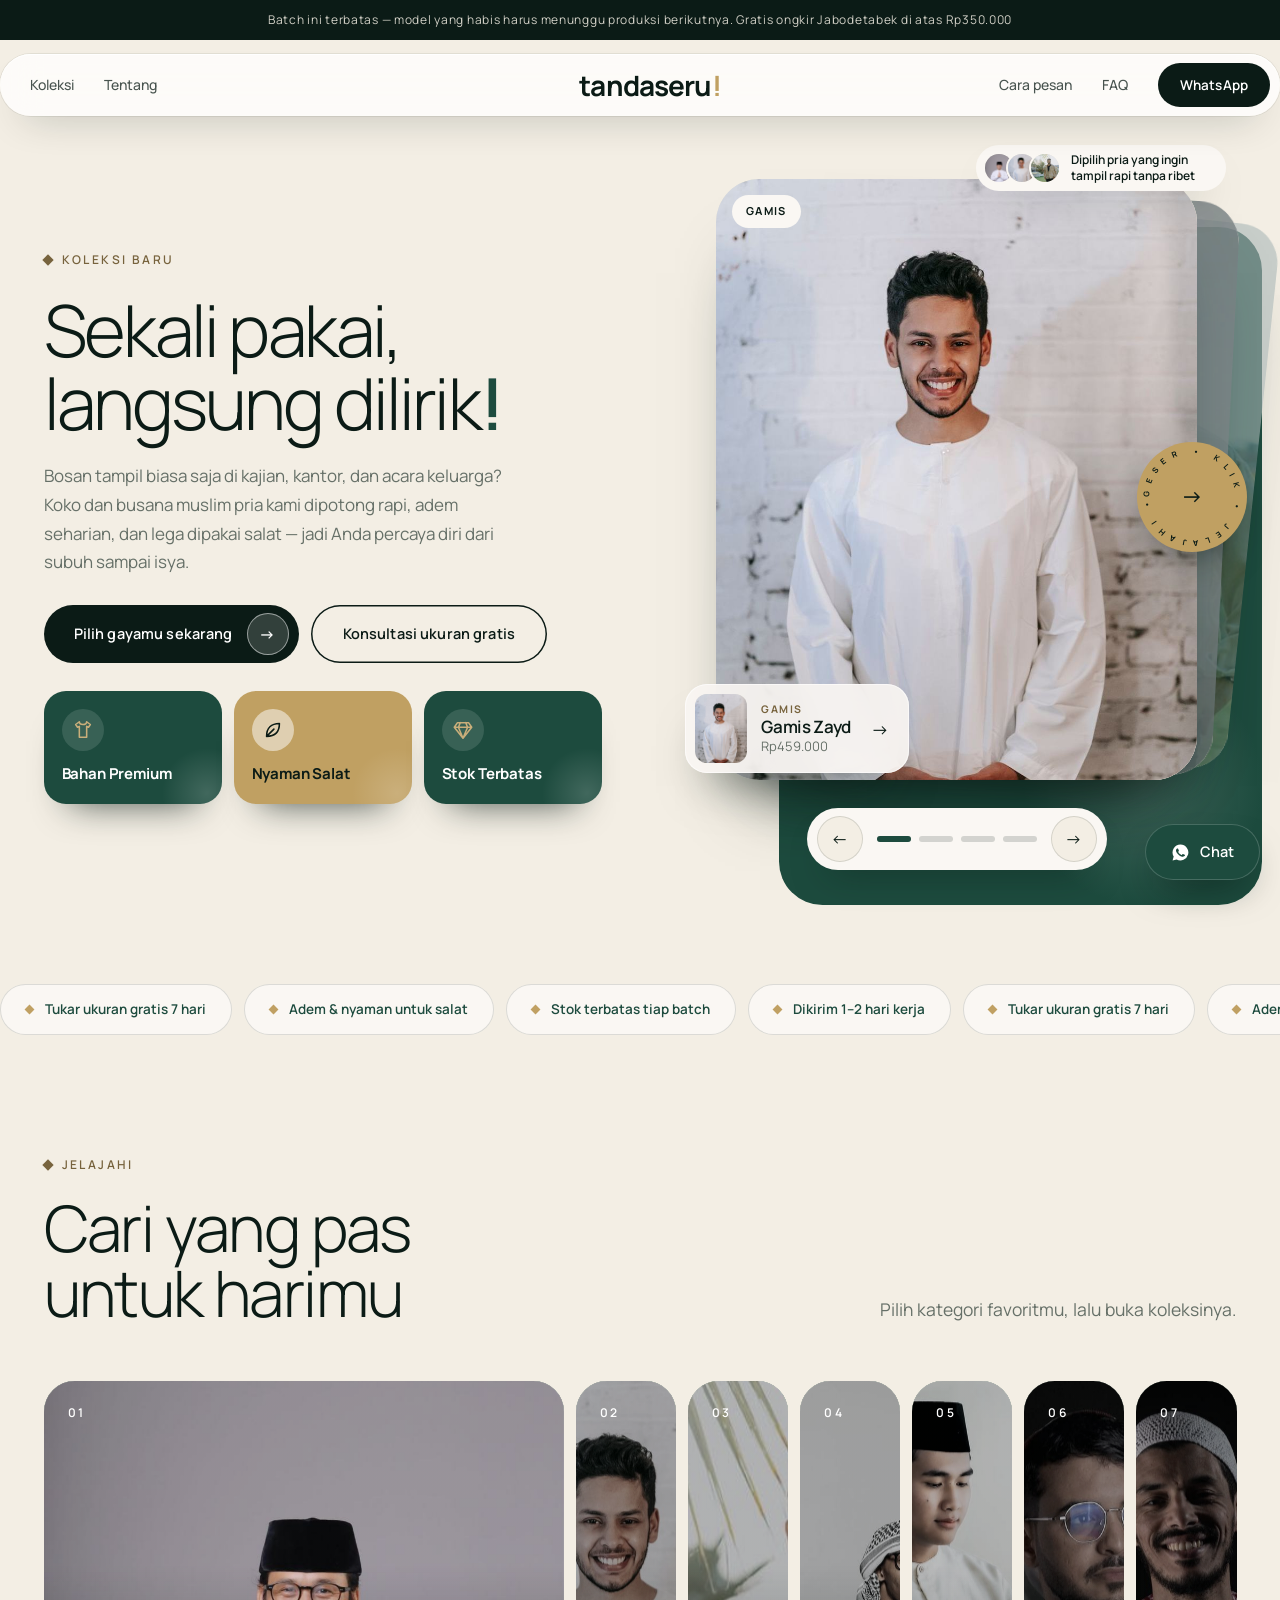
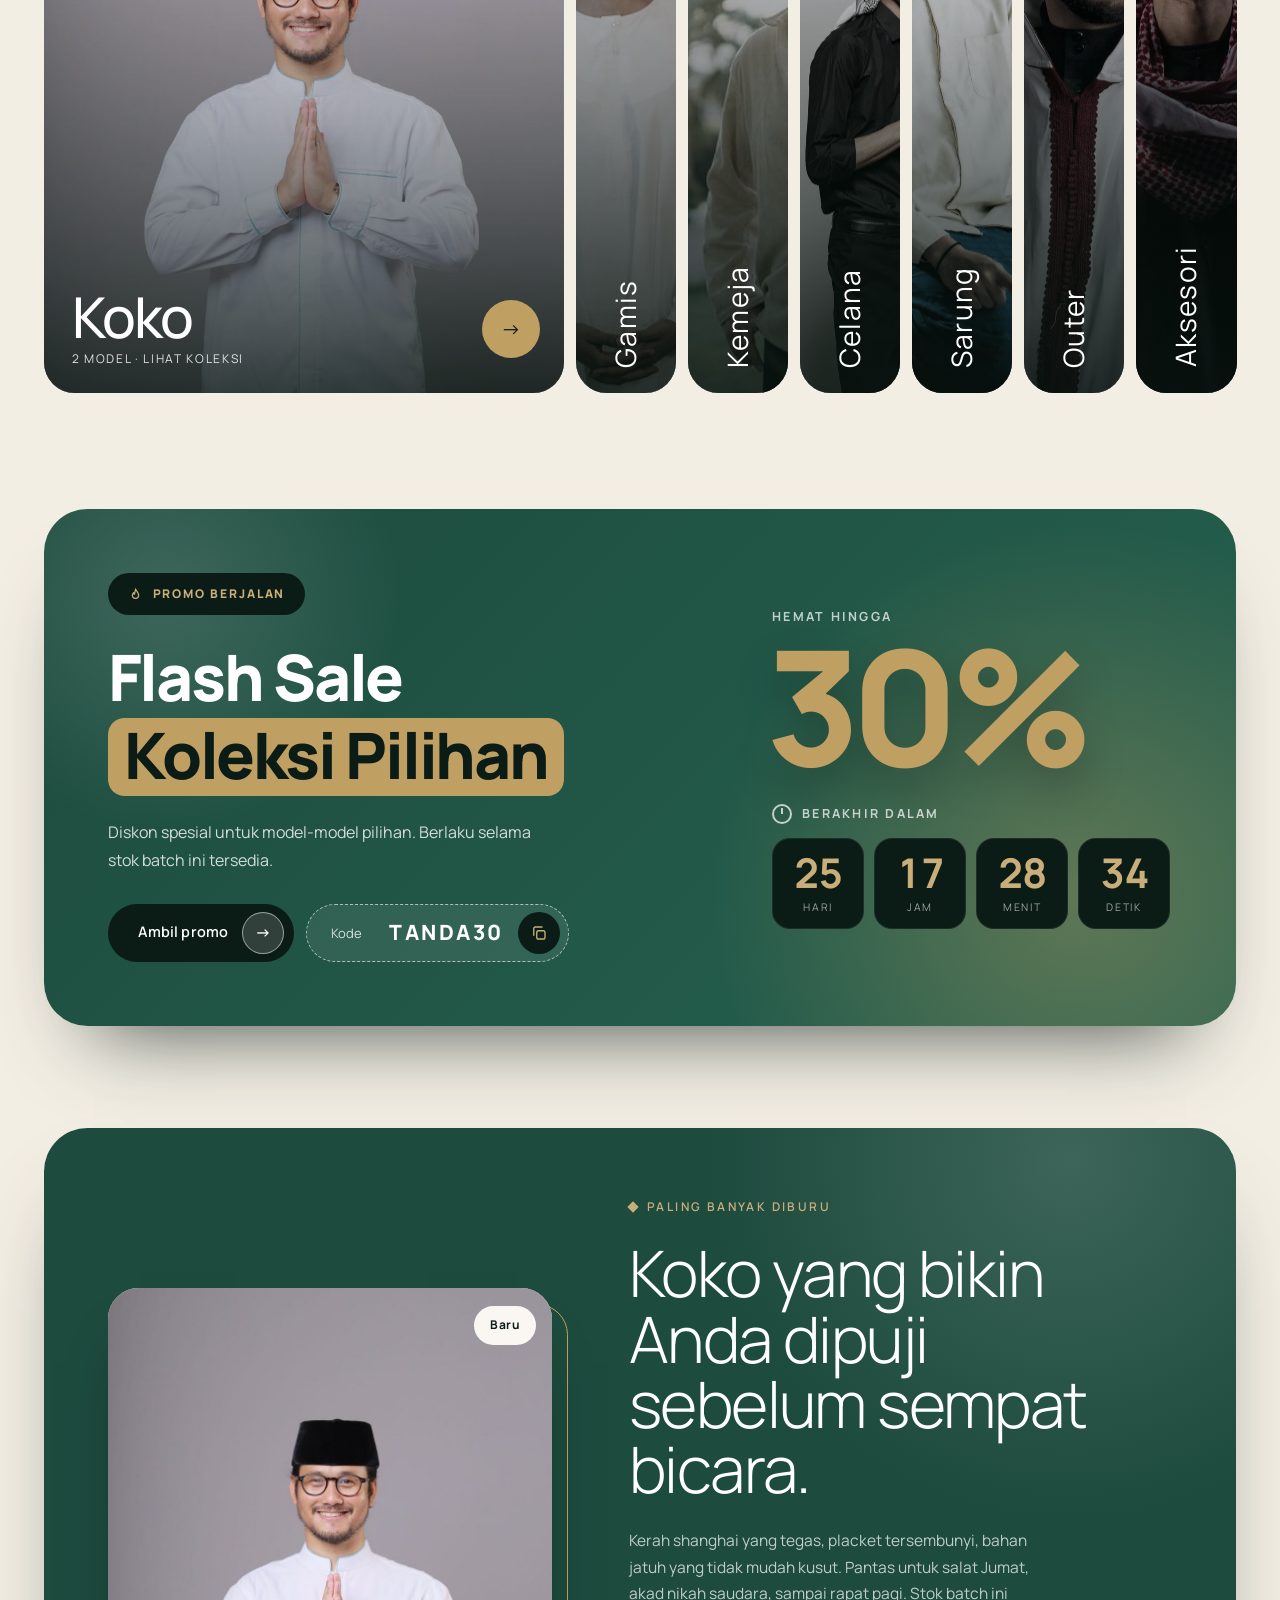
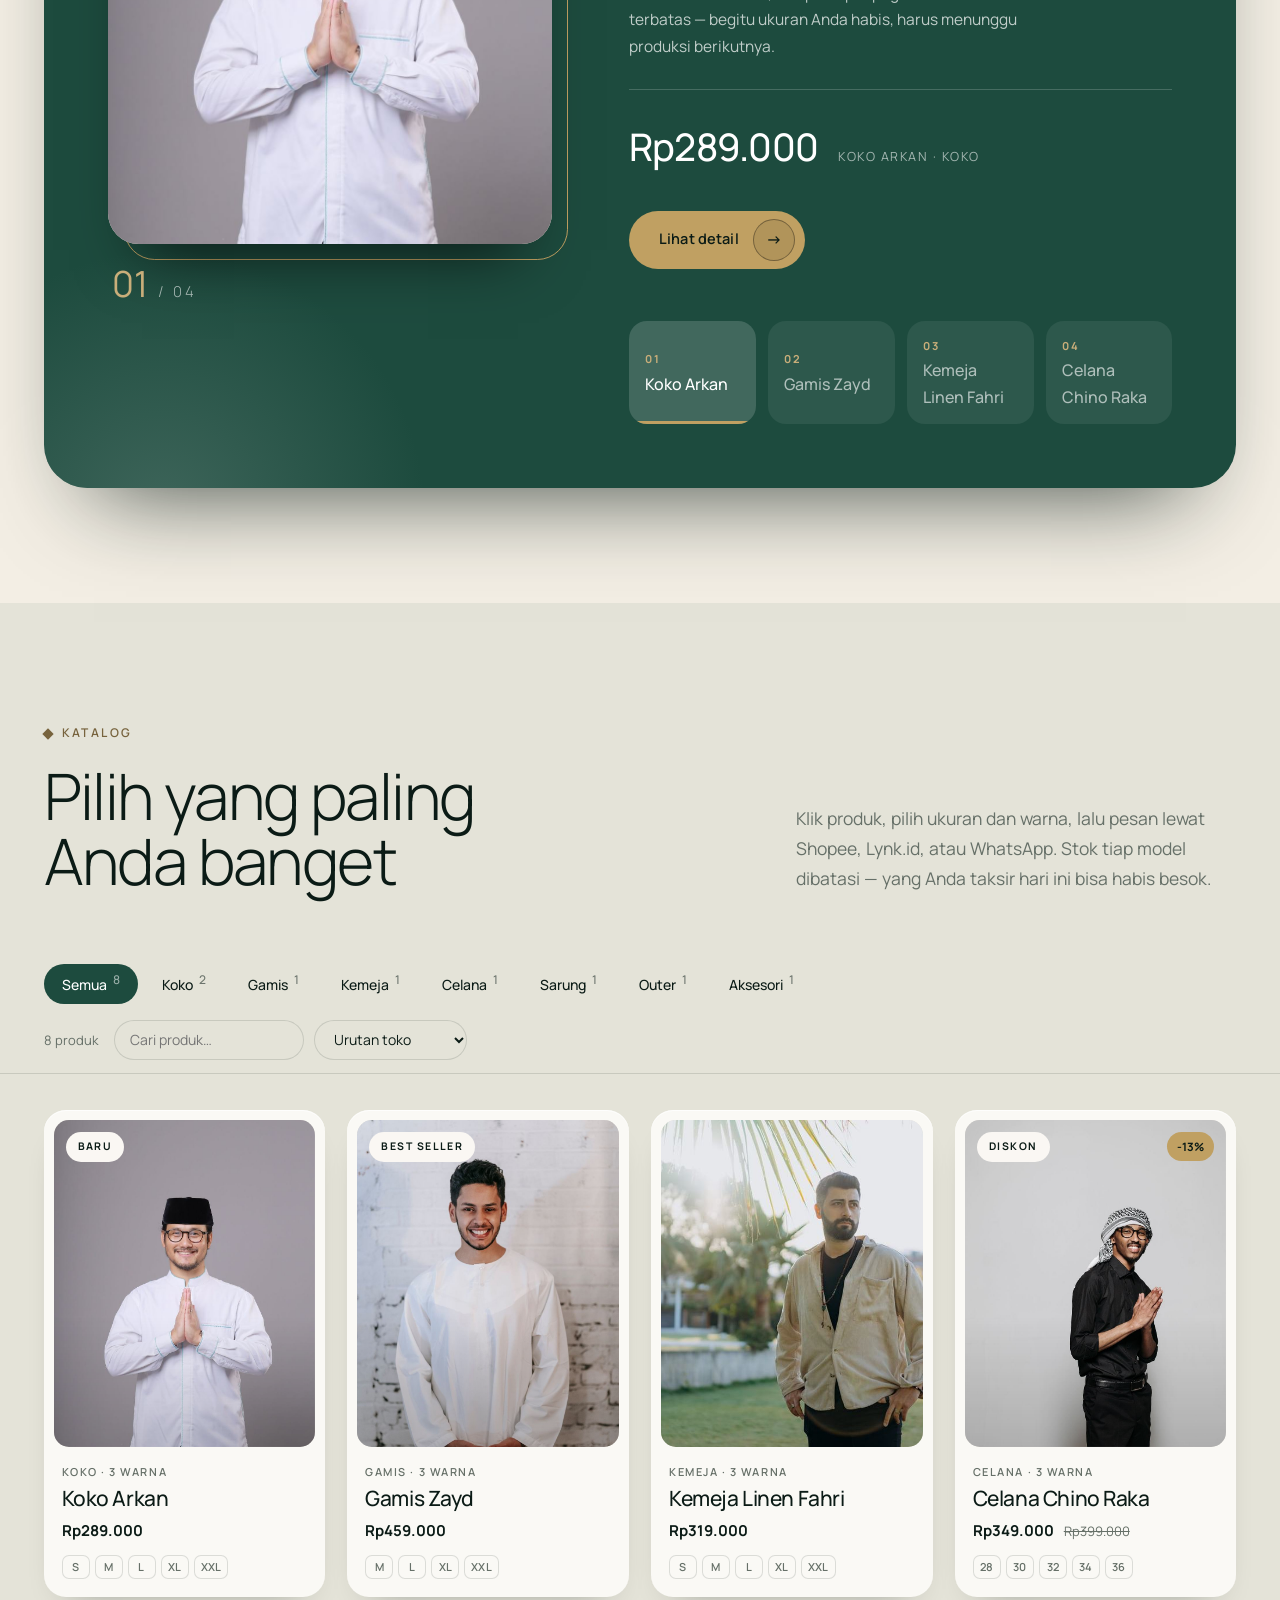
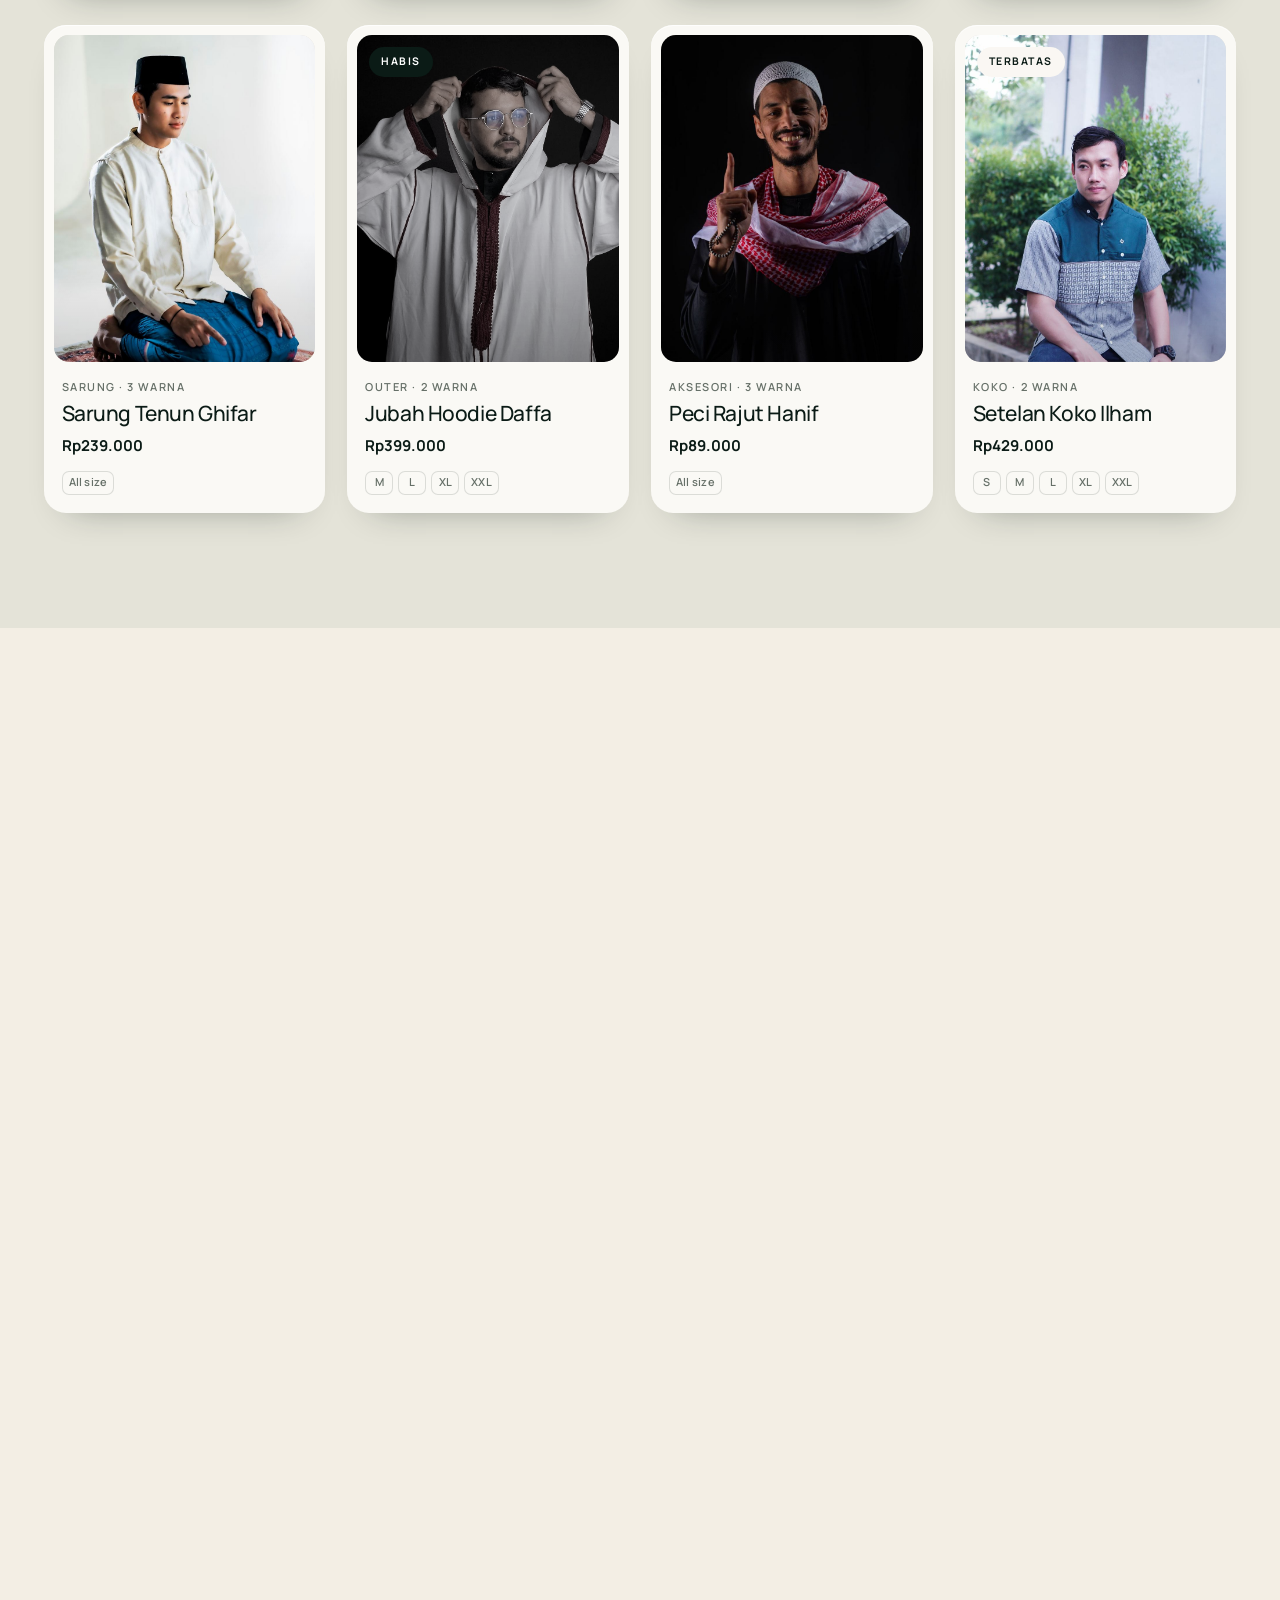
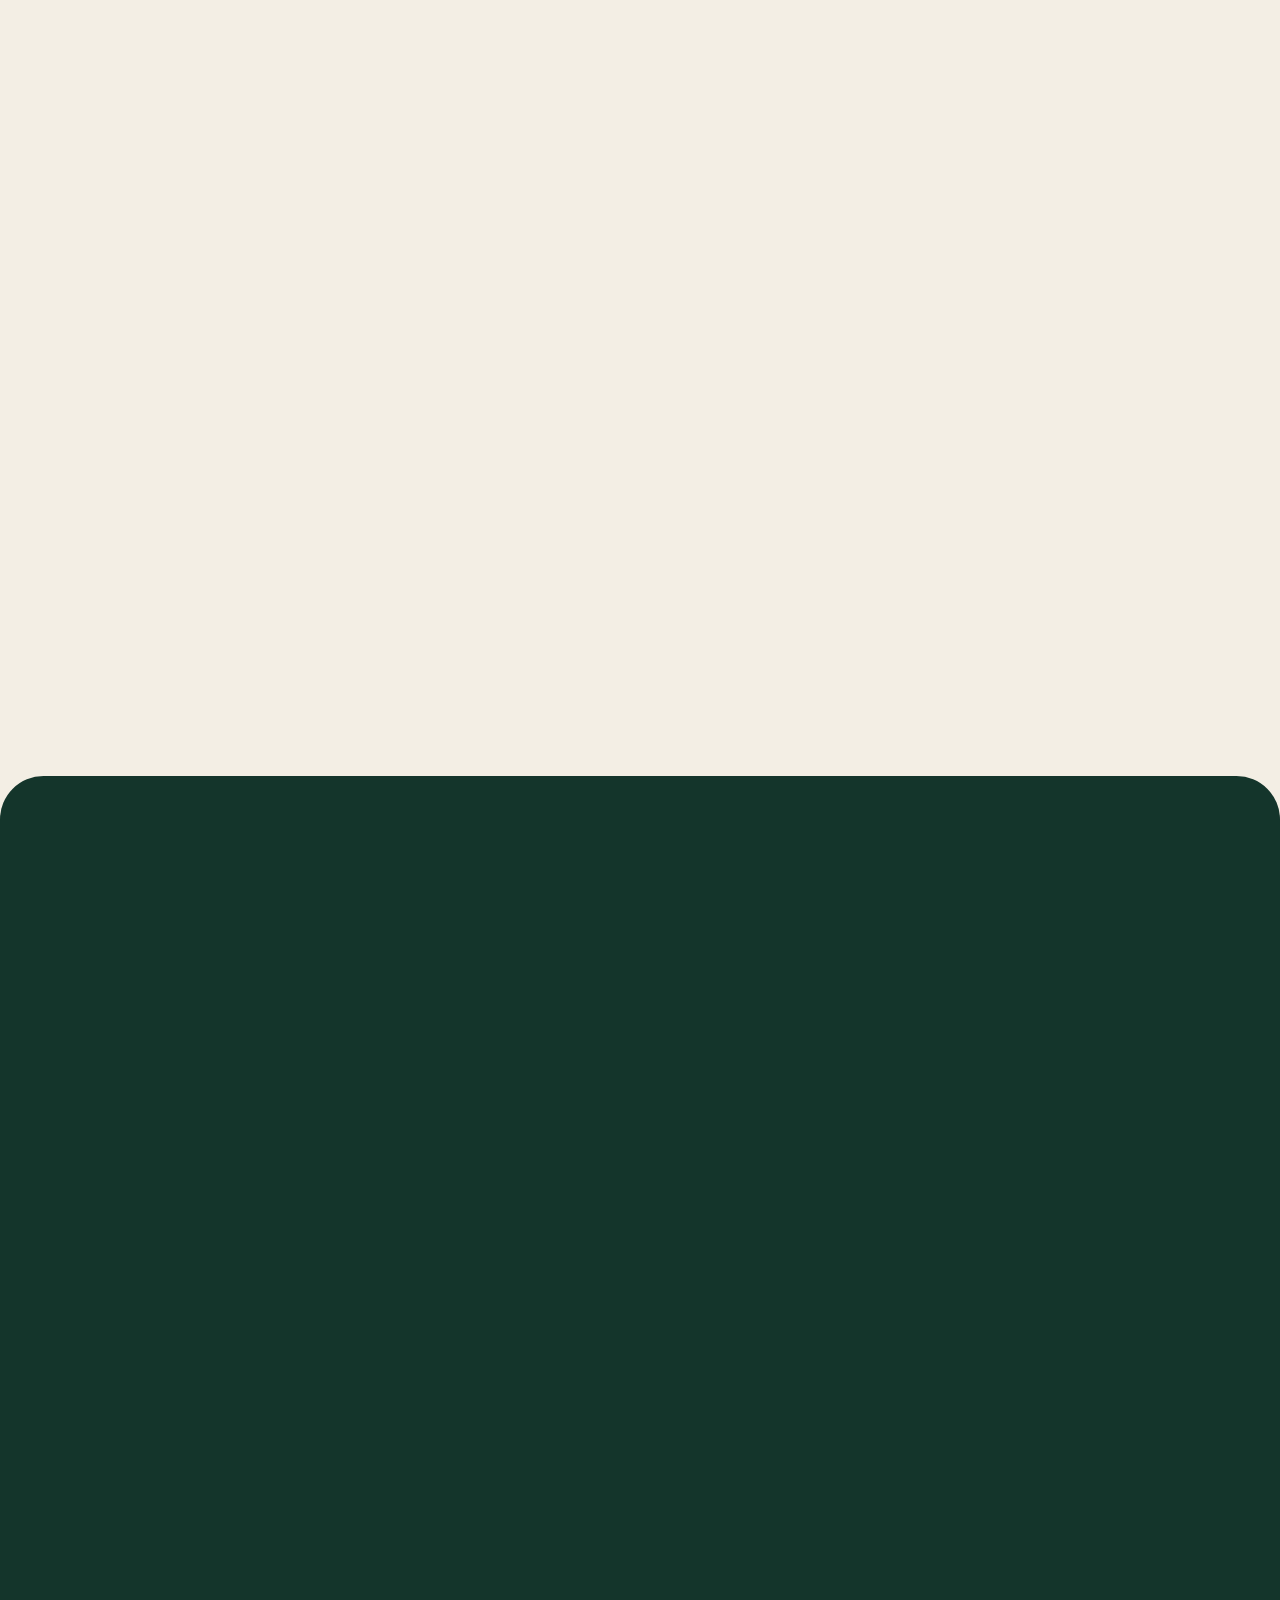
==== commit 0fde445d: "update" ====
--- a/index.html
+++ b/index.html
@@ -7,7 +7,10 @@
   <meta name="description" content="Busana muslim pria dengan potongan bersih, bahan adem, dan warna netral yang mudah dipadukan.">
   <link rel="preconnect" href="https://fonts.googleapis.com">
   <link rel="preconnect" href="https://fonts.gstatic.com" crossorigin>
-  <link href="https://fonts.googleapis.com/css2?family=Manrope:wght@200;300;400;500;600;700;800&display=swap" rel="stylesheet">
+  <link rel="preload" as="image" href="foto/hero.jpg" fetchpriority="high">
+  <link rel="preload" as="style" href="https://fonts.googleapis.com/css2?family=Manrope:wght@300;400;500;600;700&display=swap" onload="this.rel='stylesheet'">
+  <noscript><link href="https://fonts.googleapis.com/css2?family=Manrope:wght@300;400;500;600;700&display=swap" rel="stylesheet"></noscript>
+  <style>html{background:#F3EEE4}body{margin:0}#app:empty{min-height:100vh}</style>
   <link rel="stylesheet" href="assets/style.css">
 </head>
 <body>
@@ -15,7 +18,8 @@
   <div class="cursor" id="cursor" aria-hidden="true"></div>
   <div id="app"></div>
   <div id="modal" class="modal" hidden></div>
-  <script src="assets/store.js"></script>
-  <script src="assets/site.js"></script>
+  <script src="assets/data.js" defer></script>
+  <script src="assets/store.js" defer></script>
+  <script src="assets/site.js" defer></script>
 </body>
 </html>
--- a/assets/style.css
+++ b/assets/style.css
@@ -364,21 +364,21 @@
 .fab svg { width: 19px; height: 19px; }
 
 /* modal */
-.modal { position: fixed; inset: 0; z-index: 70; display: flex; align-items: center; justify-content: center; padding: 20px; background: color-mix(in srgb, var(--ink) 62%, transparent); backdrop-filter: blur(8px); }
+.modal { position: fixed; inset: 0; z-index: 70; display: flex; align-items: center; justify-content: center; padding: 20px; background: color-mix(in srgb, var(--ink) 70%, transparent); overflow: hidden; overscroll-behavior: contain; }
 .modal[hidden] { display: none; }
 .modal.enter { animation: fade .35s var(--ease); }
 @keyframes fade { from { opacity: 0; } }
-.sheet { position: relative; display: grid; grid-template-columns: 1fr 1fr; width: min(1080px, 100%); max-height: min(760px, 92vh); background: var(--bg); overflow: hidden; border-radius: var(--r-l); }
+.sheet { position: relative; display: grid; grid-template-columns: 1fr 1fr; grid-template-rows: minmax(0, 1fr); width: min(1080px, 100%); height: min(760px, calc(100vh - 40px)); height: min(760px, calc(100dvh - 40px)); background: var(--bg); overflow: hidden; border-radius: var(--r-l); contain: layout paint; }
 .modal.enter .sheet { animation: rise .7s var(--ease); }
 @keyframes rise { from { transform: translateY(30px); opacity: 0; } }
-.sheet-media { padding: 20px; display: grid; grid-template-columns: 56px 1fr; gap: 12px; min-height: 0; background: var(--sage); }
+.sheet-media { min-height: 0; overflow: hidden; padding: 20px; display: grid; grid-template-columns: 56px 1fr; gap: 12px; min-height: 0; background: var(--sage); }
 .sheet-media.single { grid-template-columns: 1fr; }
 .thumbs { display: flex; flex-direction: column; gap: 8px; }
 .thumbs button { aspect-ratio: 3 / 4; overflow: hidden; opacity: .5; position: relative; transition: opacity .3s; border-radius: 12px; }
 .thumbs button[aria-current="true"] { opacity: 1; outline: 2px solid var(--primary); outline-offset: 2px; }
-.sheet-main { position: relative; min-height: 360px; }
+.sheet-main { position: relative; min-height: 0; }
 .sheet-main .frame { position: absolute; inset: 0; border-radius: calc(var(--r-l) - 8px); }
-.sheet-info { padding: 46px 40px 32px; overflow-y: auto; display: flex; flex-direction: column; }
+.sheet-info { padding: 46px 40px 32px; min-height: 0; overflow-y: auto; overscroll-behavior: contain; -webkit-overflow-scrolling: touch; scrollbar-width: thin; display: flex; flex-direction: column; }
 .sheet-info .cat { font-size: 12px; font-weight: 700; letter-spacing: .16em; text-transform: uppercase; color: var(--gold-d); }
 .sheet-info h3 { font-family: var(--display); font-size: clamp(32px, 3.6vw, 46px); line-height: 1.02; letter-spacing: -.03em; font-weight: 600; margin: 12px 0 16px; color: var(--primary); }
 .sheet-info .price { font-size: 22px; font-weight: 700; margin: 0 0 18px; display: flex; gap: 12px; align-items: baseline; }
@@ -485,11 +485,12 @@
   .look-item figcaption { left: 16px; right: 16px; bottom: 16px; }
   .look-item figcaption small { display: none; }
   .steps-wrap { padding: 24px 16px; }
-  .sheet { display: block; overflow-y: auto; max-height: 94vh; border-radius: var(--r-l) var(--r-l) 0 0; }
+  .sheet { display: block; overflow-y: auto; overscroll-behavior: contain; height: auto; max-height: 94vh; max-height: 94dvh; border-radius: var(--r-l) var(--r-l) 0 0; }
   .sheet-media { display: flex; flex-direction: column; gap: 10px; padding: 14px; }
   .thumbs { flex-direction: row; order: 2; }
   .thumbs button { width: 52px; }
   .sheet-main { order: 1; min-height: 0; aspect-ratio: 4 / 4.6; width: 100%; }
+  .sheet-media { overflow: visible; }
   .sheet-info { overflow: visible; padding: 26px 22px 30px; }
   .modal { padding: 0; align-items: flex-end; }
   .fab span { display: none; }
@@ -720,3 +721,22 @@
 .ddot::before, .ddot i { top: 15px; }
 .deck-ui { max-width: calc(100% - 8px); }
 @media (max-width: 360px) { .ddot { width: 28px; } .deck-ui { gap: 6px; padding: 6px; } }
+
+/* ---- perbaikan: modal & performa ---- */
+html.lock, html.lock body { overflow: hidden; }
+html.lock { scroll-behavior: auto; }
+.sheet-main .frame img { object-position: center 20%; }
+.card .quick { backdrop-filter: none; -webkit-backdrop-filter: none; }
+.chn, .pill, .close { transition-property: background, box-shadow, color, transform; }
+.card { transition-property: transform, box-shadow; }
+/* render bagian di bawah layar hanya saat mendekat */
+#nilai, #kategori, #promo, #lookbook, #tentang, #cara-pesan, #testimoni, #faq, .footer { content-visibility: auto; contain-intrinsic-size: auto 800px; }
+.card .pic img, .panel .frame img, .look-item img { will-change: auto; backface-visibility: hidden; }
+@media (max-width: 900px) {
+  .nav-in, .hv-look { backdrop-filter: none; -webkit-backdrop-filter: none; background: color-mix(in srgb, #fff 94%, transparent); }
+  .rv { transition-duration: .7s; transform: translateY(18px); }
+  .frame.rv::after { transition-duration: .9s; }
+  .panel .frame img, .panel .frame .fig { filter: none; }
+  .modal.enter .sheet { animation-duration: .4s; }
+}
+@media (hover: none) { .cursor { display: none; } }
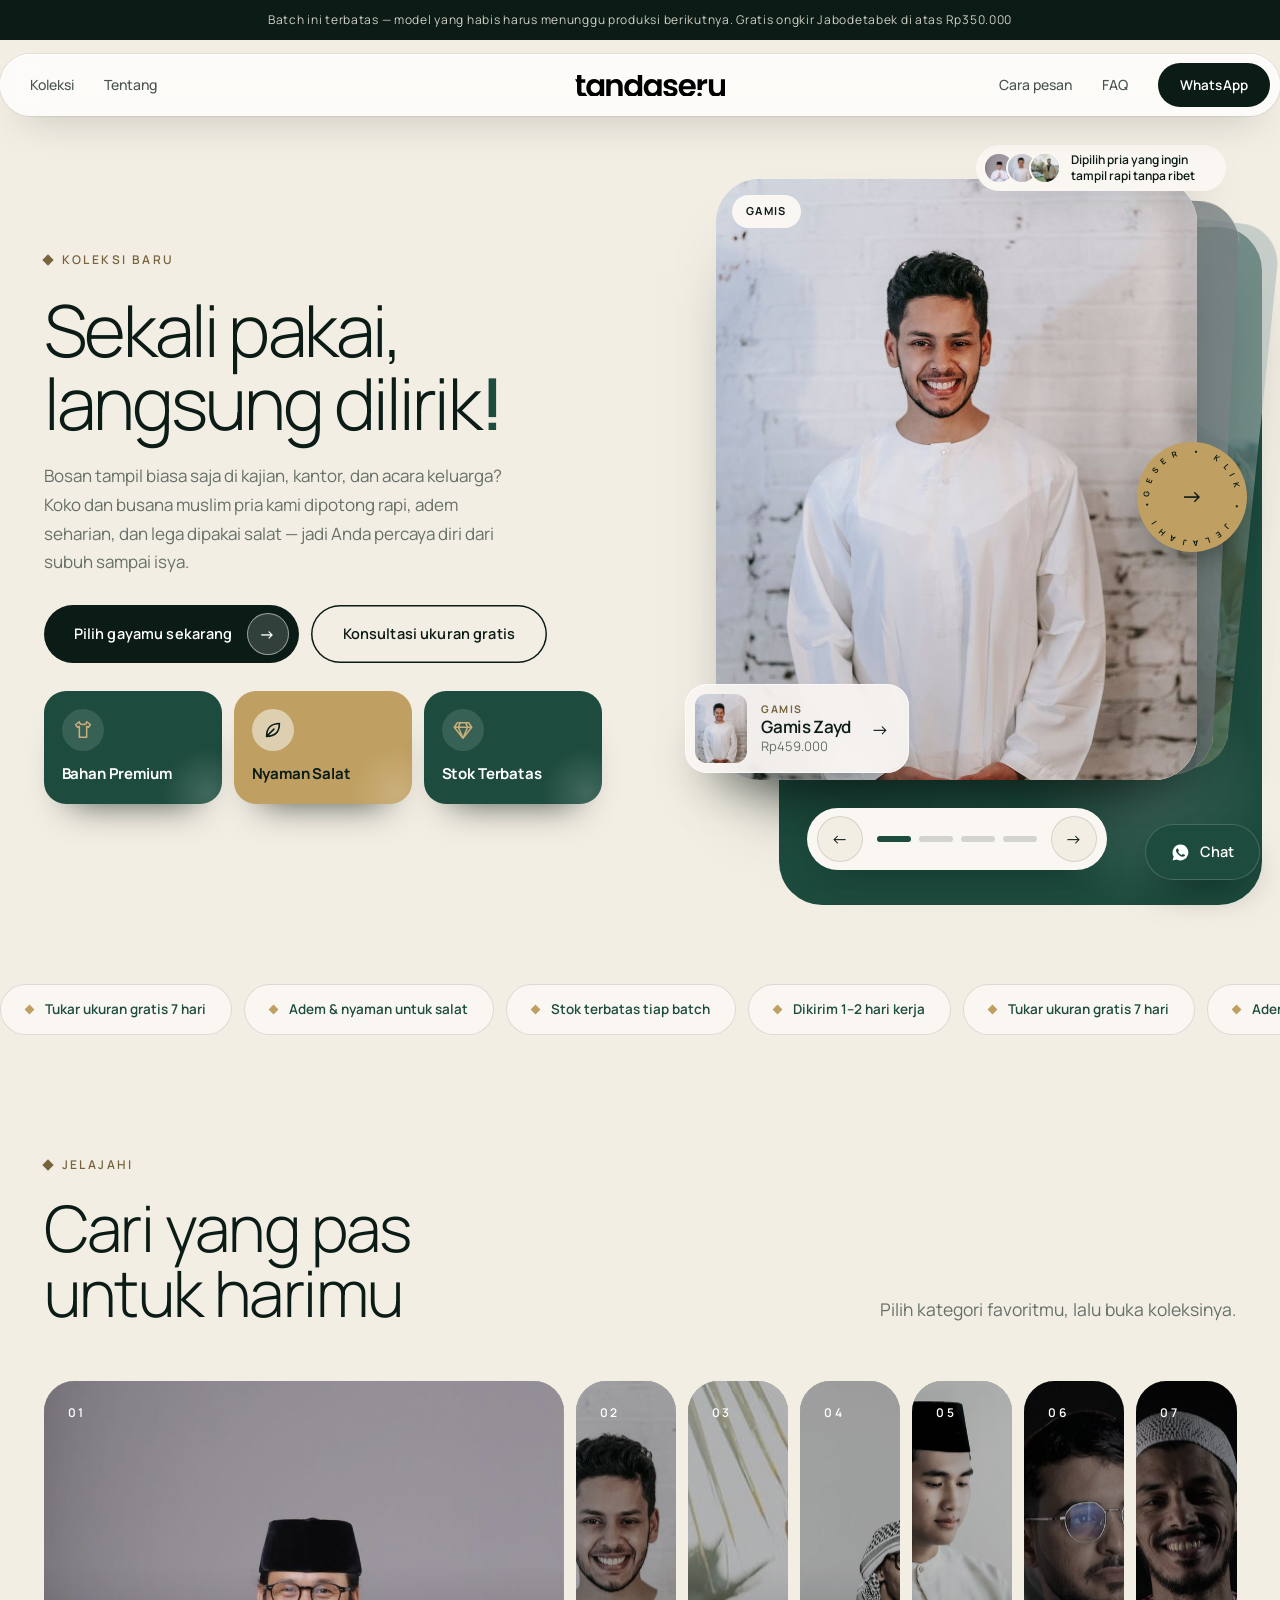
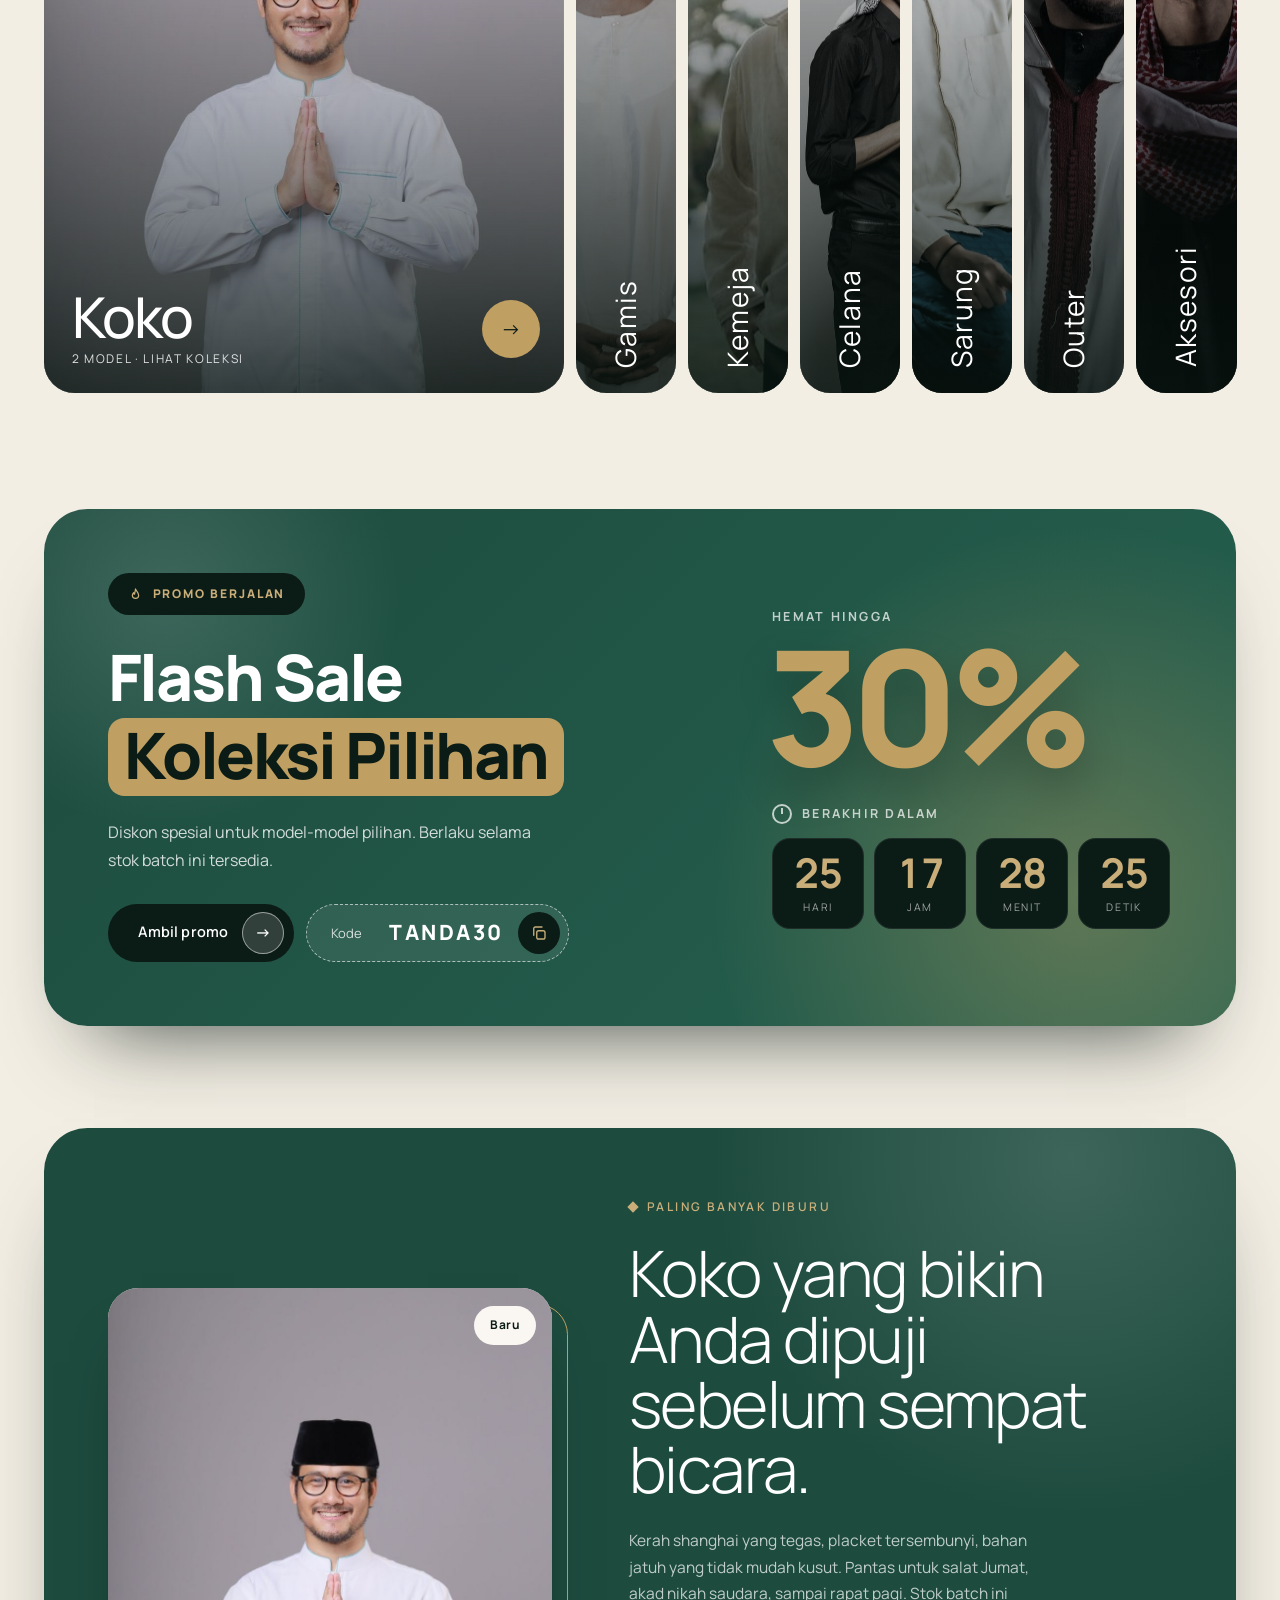
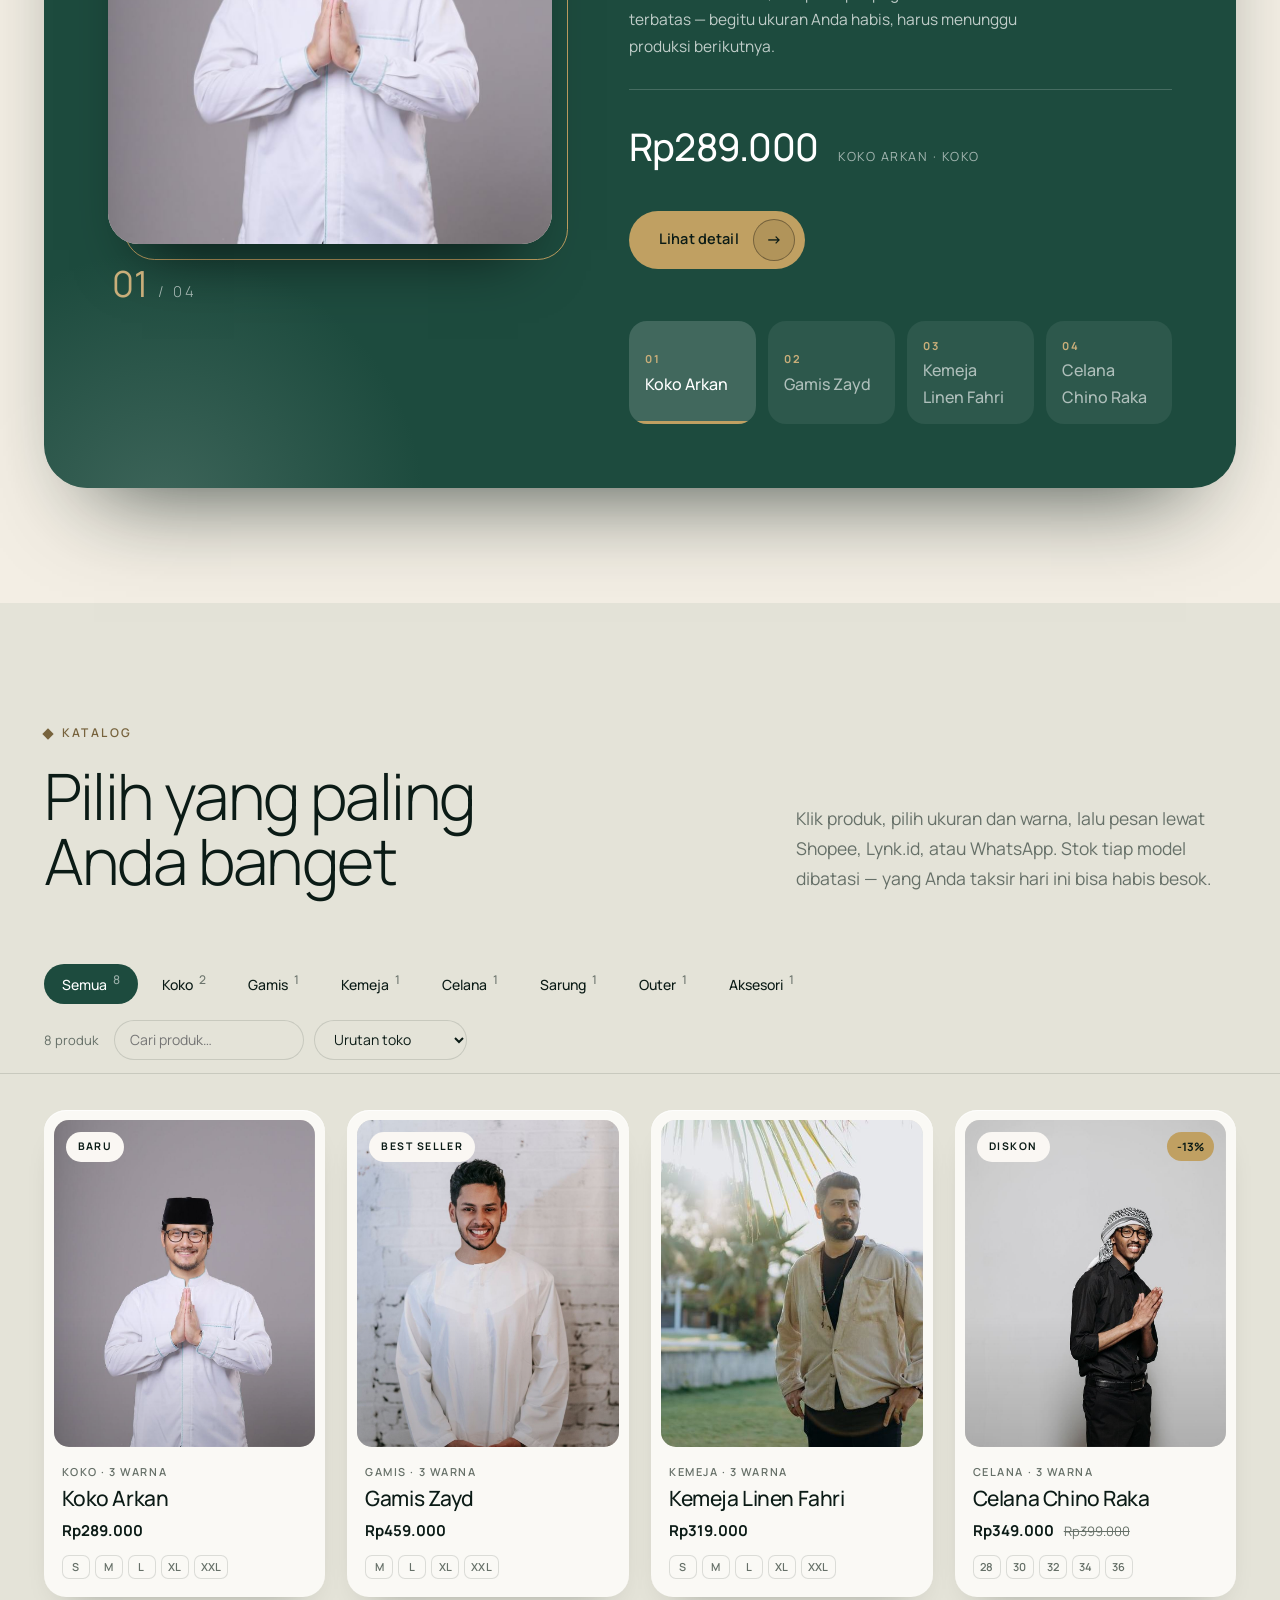
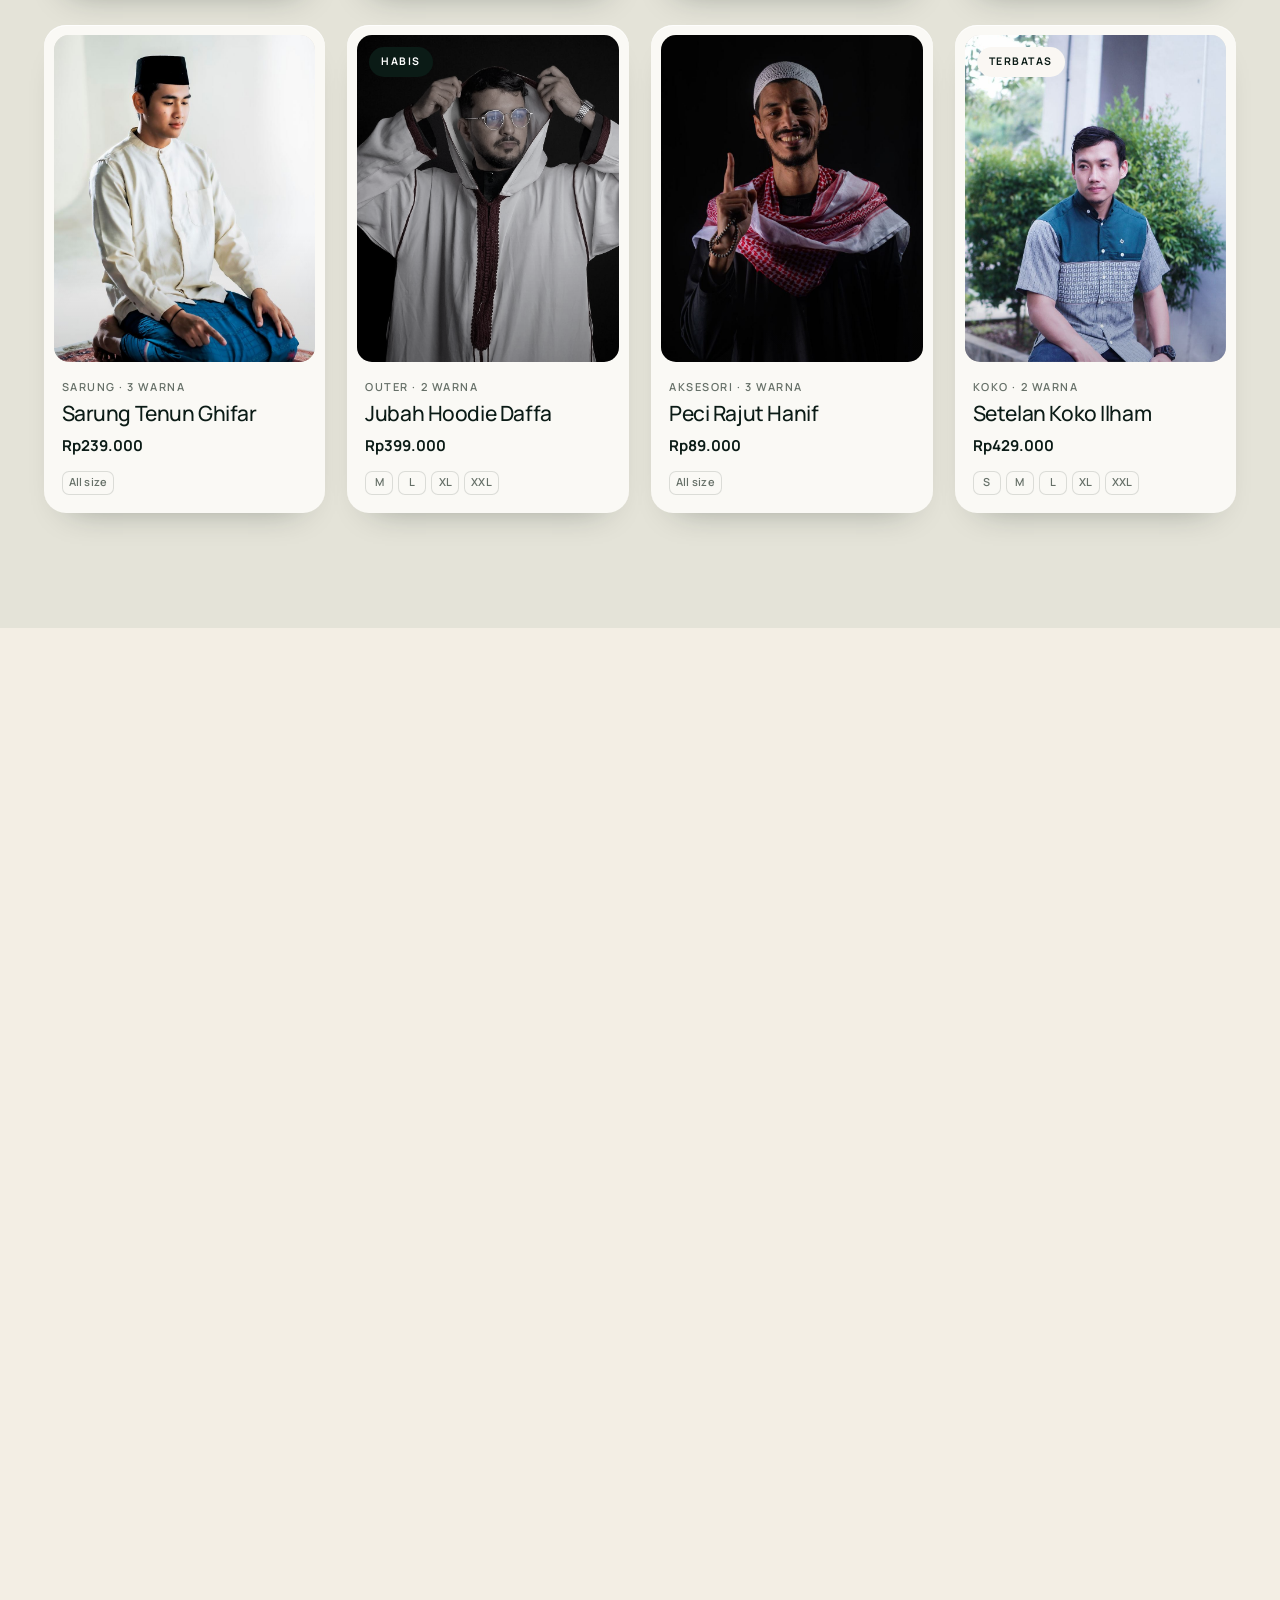
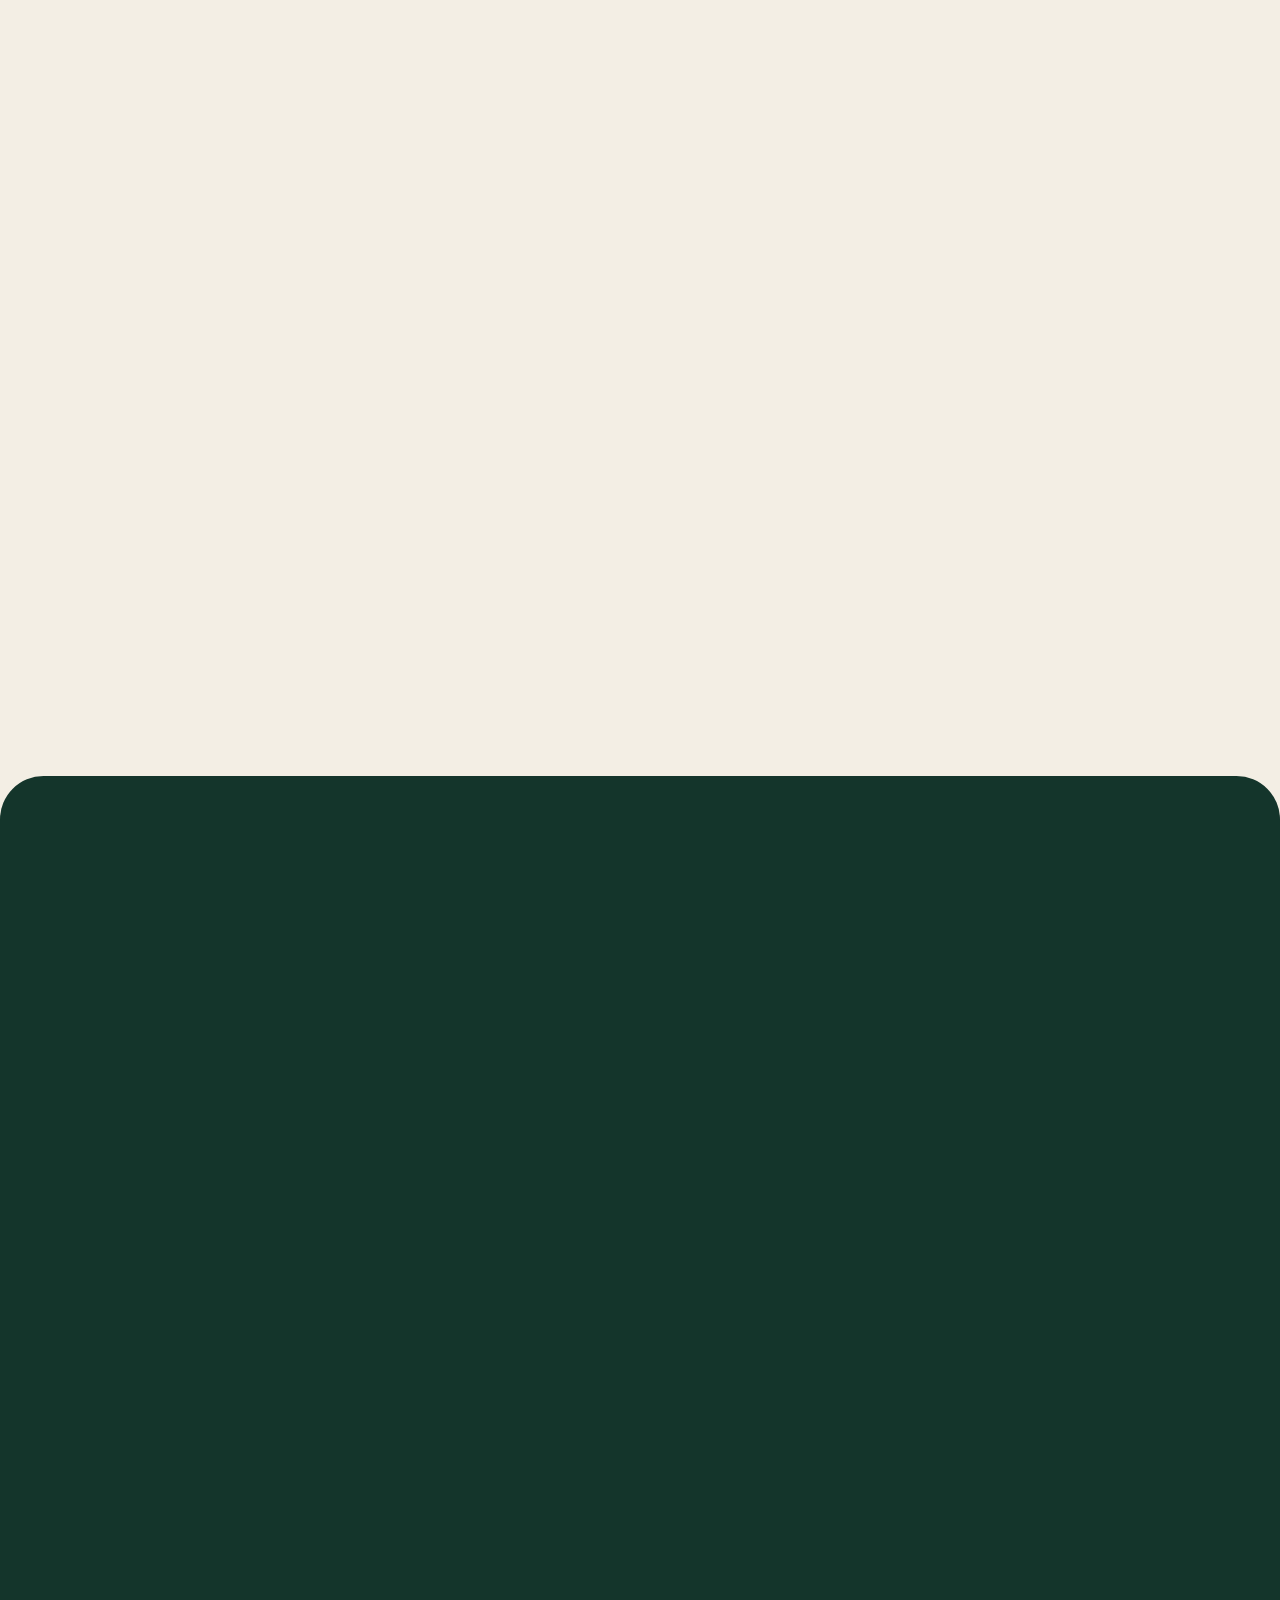
==== commit d5b2aed3: "UPDATE" ====
--- a/index.html
+++ b/index.html
@@ -5,6 +5,9 @@
   <meta name="viewport" content="width=device-width, initial-scale=1">
   <title>tandaseru! — Busana muslim pria modern</title>
   <meta name="description" content="Busana muslim pria dengan potongan bersih, bahan adem, dan warna netral yang mudah dipadukan.">
+  <link rel="icon" href="favicon.svg" type="image/svg+xml">
+  <link rel="icon" href="favicon-32.png" sizes="32x32" type="image/png">
+  <link rel="apple-touch-icon" href="apple-touch-icon.png">
   <link rel="preconnect" href="https://fonts.googleapis.com">
   <link rel="preconnect" href="https://fonts.gstatic.com" crossorigin>
   <link rel="preload" as="image" href="foto/hero.jpg" fetchpriority="high">
--- a/assets/style.css
+++ b/assets/style.css
@@ -372,10 +372,6 @@
 .modal.enter .sheet { animation: rise .7s var(--ease); }
 @keyframes rise { from { transform: translateY(30px); opacity: 0; } }
 .sheet-media { min-height: 0; overflow: hidden; padding: 20px; display: grid; grid-template-columns: 56px 1fr; gap: 12px; min-height: 0; background: var(--sage); }
-.sheet-media.single { grid-template-columns: 1fr; }
-.thumbs { display: flex; flex-direction: column; gap: 8px; }
-.thumbs button { aspect-ratio: 3 / 4; overflow: hidden; opacity: .5; position: relative; transition: opacity .3s; border-radius: 12px; }
-.thumbs button[aria-current="true"] { opacity: 1; outline: 2px solid var(--primary); outline-offset: 2px; }
 .sheet-main { position: relative; min-height: 0; }
 .sheet-main .frame { position: absolute; inset: 0; border-radius: calc(var(--r-l) - 8px); }
 .sheet-info { padding: 46px 40px 32px; min-height: 0; overflow-y: auto; overscroll-behavior: contain; -webkit-overflow-scrolling: touch; scrollbar-width: thin; display: flex; flex-direction: column; }
@@ -487,8 +483,6 @@
   .steps-wrap { padding: 24px 16px; }
   .sheet { display: block; overflow-y: auto; overscroll-behavior: contain; height: auto; max-height: 94vh; max-height: 94dvh; border-radius: var(--r-l) var(--r-l) 0 0; }
   .sheet-media { display: flex; flex-direction: column; gap: 10px; padding: 14px; }
-  .thumbs { flex-direction: row; order: 2; }
-  .thumbs button { width: 52px; }
   .sheet-main { order: 1; min-height: 0; aspect-ratio: 4 / 4.6; width: 100%; }
   .sheet-media { overflow: visible; }
   .sheet-info { overflow: visible; padding: 26px 22px 30px; }
@@ -740,3 +734,97 @@
   .modal.enter .sheet { animation-duration: .4s; }
 }
 @media (hover: none) { .cursor { display: none; } }
+
+/* ---- panel produk: satu layar tanpa scroll + carousel foto ---- */
+.sheet-media { display: block; }
+.gal { position: relative; width: 100%; height: 100%; overflow: hidden; border-radius: calc(var(--r-l) - 8px); touch-action: pan-y; user-select: none; -webkit-user-select: none; cursor: grab; }
+.gal:active { cursor: grabbing; }
+.gtrack { display: flex; height: 100%; transition: transform .55s var(--ease); will-change: transform; }
+.gslide { position: relative; flex: 0 0 100%; height: 100%; }
+.gslide .frame { position: absolute; inset: 0; border-radius: 0; }
+.gal img { pointer-events: none; -webkit-user-drag: none; }
+.gnav { position: absolute; top: 50%; z-index: 3; width: 42px; height: 42px; margin-top: -21px; border-radius: 50%; display: grid; place-items: center; background: color-mix(in srgb, var(--paper) 92%, transparent); color: var(--ink); box-shadow: 0 6px 18px -6px rgba(0, 0, 0, .45); transition: background .25s, color .25s, transform .25s var(--ease); }
+.gnav svg { width: 20px; height: 20px; }
+.gnav.prev { left: 12px; } .gnav.next { right: 12px; }
+.gnav:hover { background: var(--primary); color: #fff; }
+.gnav:active { transform: scale(.92); }
+.gdots { position: absolute; left: 0; right: 0; bottom: 12px; z-index: 3; display: flex; justify-content: center; gap: 6px; pointer-events: none; }
+.gdots button { pointer-events: auto; width: 8px; height: 8px; padding: 0; border-radius: 99px; background: rgba(255, 255, 255, .6); box-shadow: 0 0 0 1px rgba(0, 0, 0, .15); transition: width .3s var(--ease), background .3s; }
+.gdots button[aria-current="true"] { width: 22px; background: #fff; }
+
+.sheet-info { overflow: hidden; padding: 42px 40px 24px; }
+.sheet-info h3 { margin: 8px 0 10px; }
+.sheet-info .price { margin: 0 0 10px; font-size: 21px; }
+.sheet-info .desc { margin-bottom: 14px; font-size: 14.5px; line-height: 1.55; display: -webkit-box; -webkit-line-clamp: 3; -webkit-box-orient: vertical; overflow: hidden; }
+.sheet-info .opt { margin-bottom: 12px; }
+.sheet-info .opt h4 { margin-bottom: 8px; }
+.sheet-info .pill { height: 38px; }
+.sheet-info .hint { margin: -2px 0 8px; }
+.sheet-info .chans { gap: 8px; }
+.sheet-info .chn { padding: 6px 18px 6px 6px; gap: 12px; }
+.sheet-info .chn .ico { width: 38px; height: 38px; font-size: 15px; }
+.sheet-info .chn .ico svg { width: 20px; height: 20px; }
+.sheet-info .chn .tx b { font-size: 14px; }
+.sheet-info .chn .tx small { font-size: 12px; }
+.sheet-info .note { margin-top: 8px; }
+
+/* pemadatan bertahap (diatur fitSheet di site.js) */
+.sheet.f1 .sheet-info { padding-top: 36px; padding-bottom: 18px; }
+.sheet.f1 .sheet-info h3 { font-size: clamp(26px, 3vw, 36px); margin: 6px 0 6px; }
+.sheet.f1 .sheet-info .desc { -webkit-line-clamp: 2; margin-bottom: 10px; font-size: 14px; }
+.sheet.f1 .sheet-info .opt { margin-bottom: 9px; }
+.sheet.f1 .sheet-info .pill { height: 34px; padding: 0 15px; font-size: 13px; }
+.sheet.f1 .sheet-info .chn .ico { width: 34px; height: 34px; }
+.sheet.f2 .sheet-info { padding-top: 32px; padding-bottom: 14px; }
+.sheet.f2 .sheet-info h3 { font-size: 26px; }
+.sheet.f2 .sheet-info .desc { -webkit-line-clamp: 2; margin-bottom: 8px; font-size: 13.5px; }
+.sheet.f2 .sheet-info .opt { margin-bottom: 7px; }
+.sheet.f2 .sheet-info .opt h4 { margin-bottom: 6px; }
+.sheet.f2 .sheet-info .pill { height: 32px; }
+.sheet.f2 .sheet-info .chn { padding: 4px 16px 4px 4px; }
+.sheet.f2 .sheet-info .chn .ico { width: 32px; height: 32px; }
+.sheet.f2 .sheet-info .chans { gap: 6px; }
+.sheet.f2 .sheet-info .note { display: none; }
+.sheet.f3 .sheet-info .desc { display: none; }
+.sheet.f3 .sheet-info .chn .tx small { display: none; }
+.sheet.f4 .sheet-info h3 { font-size: 22px; margin: 4px 0; }
+.sheet.f4 .sheet-info .price { font-size: 17px; margin-bottom: 6px; }
+.sheet.f4 .sheet-info .pill { height: 30px; font-size: 12.5px; padding: 0 12px; min-width: 40px; }
+.sheet.f4 .sheet-info .opt { margin-bottom: 5px; }
+
+@media (max-width: 900px) {
+  .modal { padding: 0; align-items: flex-end; }
+  .sheet { display: flex; flex-direction: column; overflow: hidden; height: 96vh; height: 96dvh; max-height: none; width: 100%; border-radius: var(--r-l) var(--r-l) 0 0; }
+  .sheet-media { flex: 0 0 clamp(190px, 38dvh, 440px); padding: 12px 12px 0; overflow: hidden; background: var(--sage); }
+  .sheet-main { aspect-ratio: auto; order: 0; width: 100%; height: 100%; }
+  .sheet-info { flex: 1 1 auto; min-height: 0; overflow: hidden; padding: 16px 20px calc(14px + env(safe-area-inset-bottom, 0px)); }
+  .sheet-info h3 { font-size: 28px; margin: 4px 0 6px; }
+  .sheet-info .price { font-size: 18px; margin-bottom: 6px; }
+  .sheet-info .desc { -webkit-line-clamp: 2; font-size: 13.5px; margin-bottom: 8px; }
+  .sheet-info .opt { margin-bottom: 8px; }
+  .sheet-info .pill { height: 34px; padding: 0 14px; }
+  .close { top: 10px; right: 10px; width: 38px; height: 38px; }
+  .gnav { width: 36px; height: 36px; margin-top: -18px; }
+  .gnav.prev { left: 8px; } .gnav.next { right: 8px; }
+}
+
+.sheet.f5 .sheet-info .hint { display: none; }
+.sheet.f5 .sheet-info .chn { padding: 3px 14px 3px 3px; }
+.sheet.f5 .sheet-info .chn .ico { width: 30px; height: 30px; font-size: 14px; }
+.sheet.f5 .sheet-info .chn .ico svg { width: 17px; height: 17px; }
+@media (max-width: 900px) {
+  .sheet.f1 .sheet-media { flex-basis: clamp(170px, 32dvh, 380px); }
+  .sheet.f2 .sheet-media { flex-basis: clamp(150px, 27dvh, 340px); }
+  .sheet.f3 .sheet-media { flex-basis: clamp(130px, 23dvh, 300px); }
+  .sheet.f4 .sheet-media { flex-basis: clamp(110px, 20dvh, 260px); }
+  .sheet.f5 .sheet-media { flex-basis: clamp(96px, 17dvh, 220px); }
+}
+
+/* ---- logo resmi: hitam di permukaan terang, putih di permukaan gelap ---- */
+:root { --logo-on-light: #000; --logo-on-dark: #fff; }
+.logo { color: var(--logo-on-light); }
+.logo .wm { display: block; height: clamp(17px, 1.7vw, 22px); width: auto; fill: currentColor; }
+.footer .logo, .on-dark .logo { color: var(--logo-on-dark); }
+.mega { font-size: 0; line-height: 0; margin: 0 0 -2.2%; color: rgba(255, 255, 255, .08); }
+.mega .wm { display: block; width: 100%; height: auto; }
+@media (max-width: 900px) { .logo .wm { height: 18px; } }
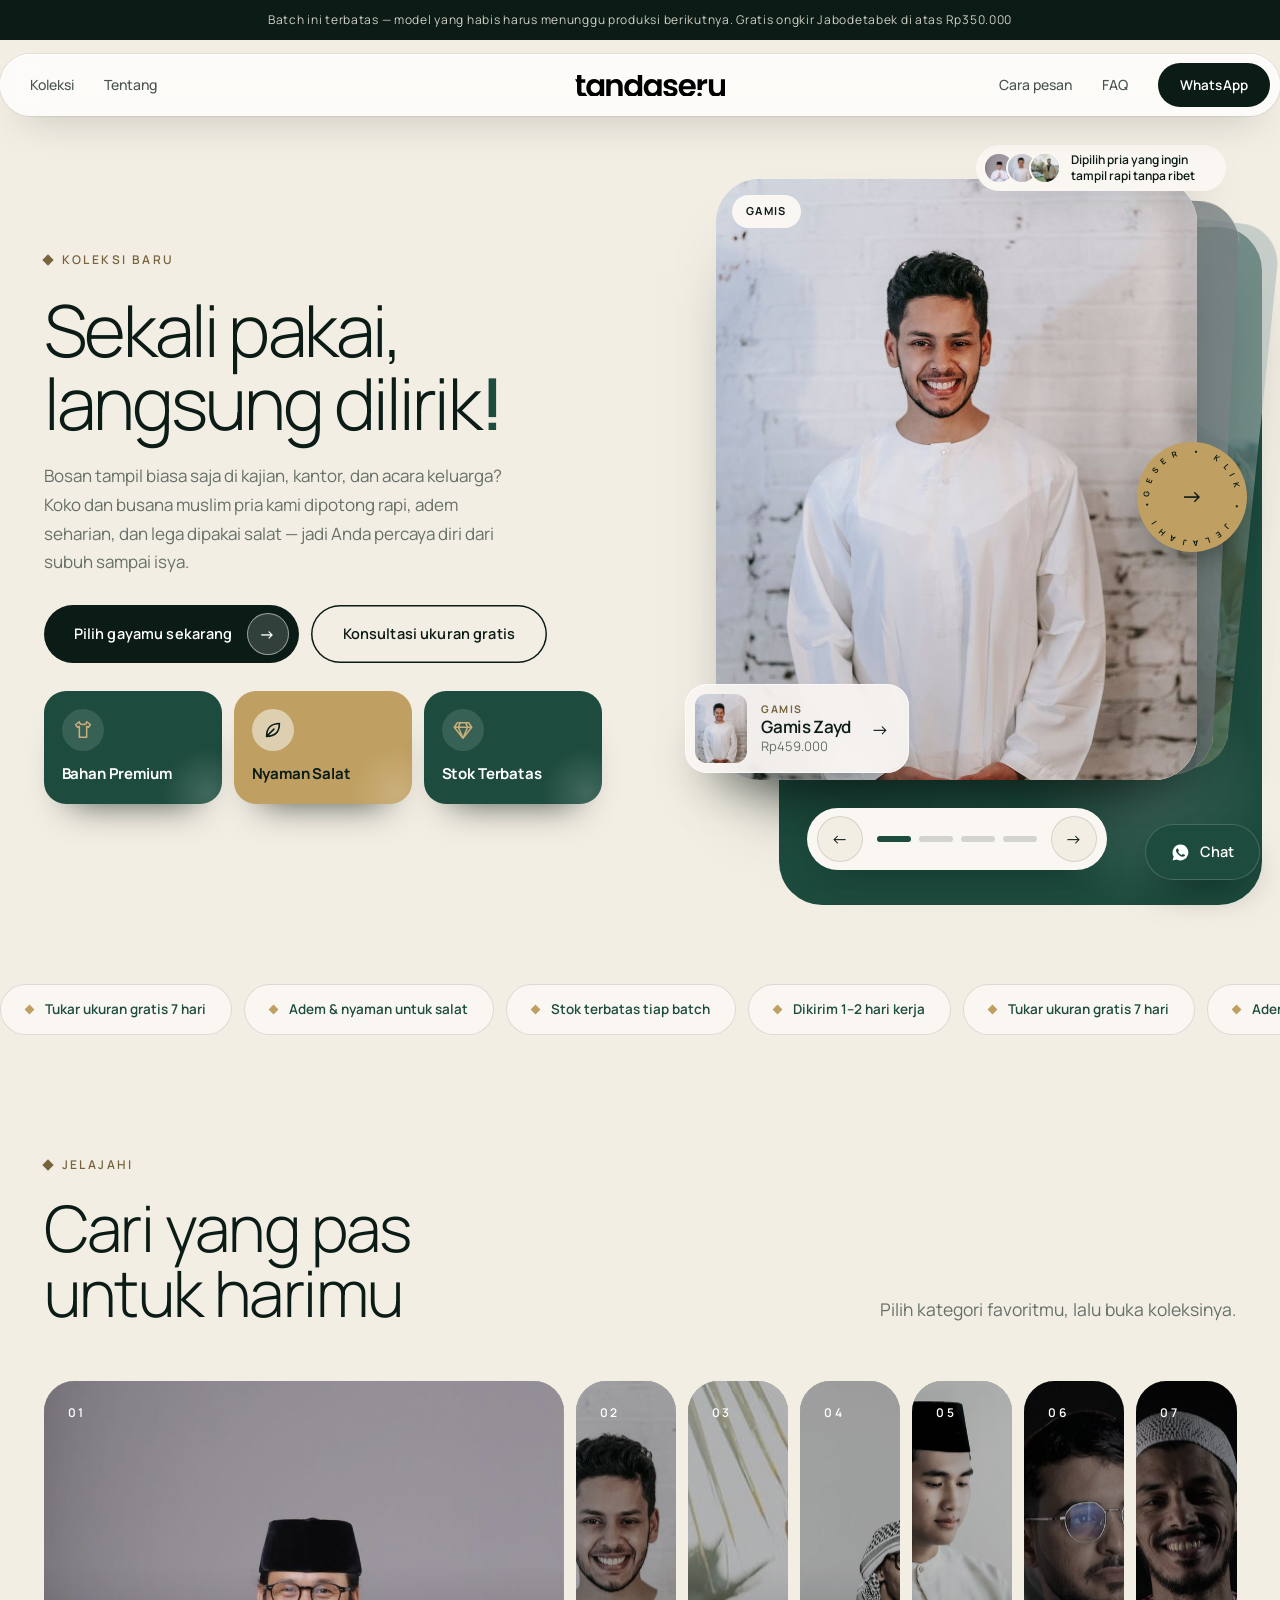
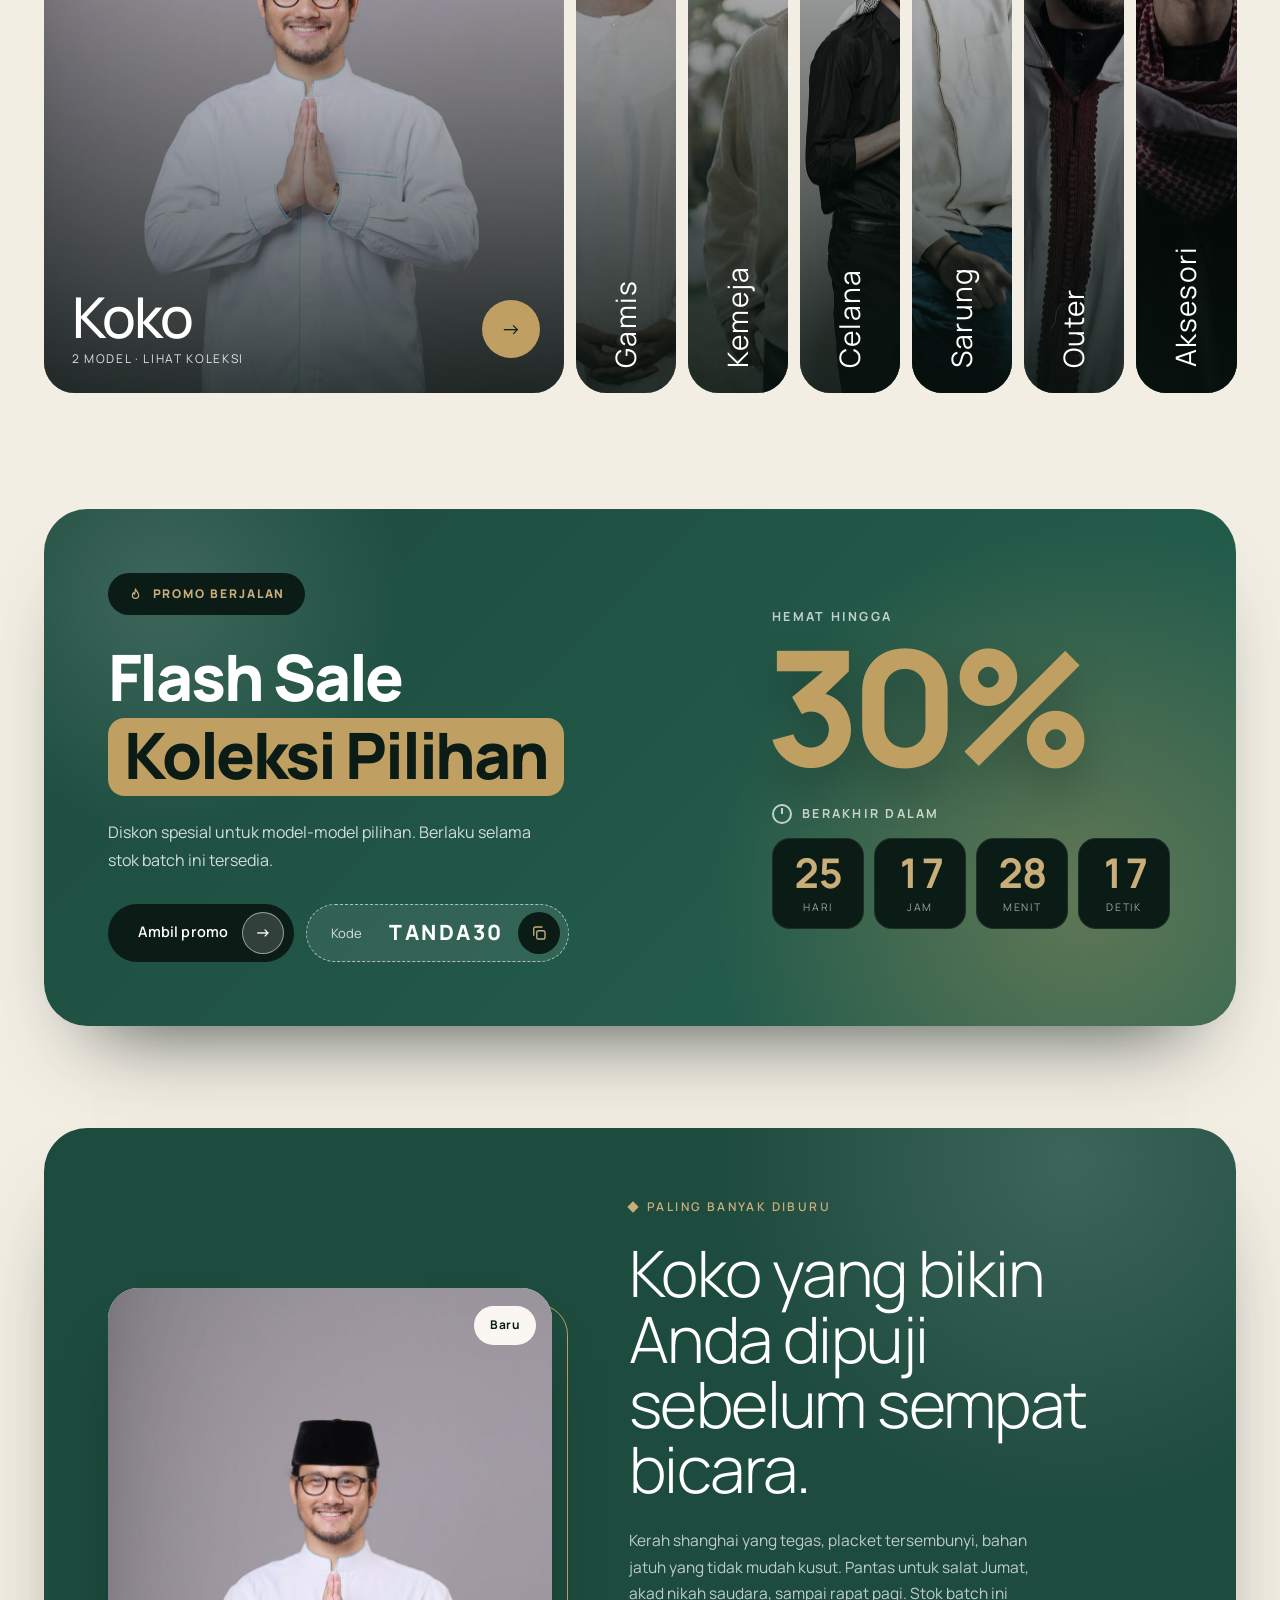
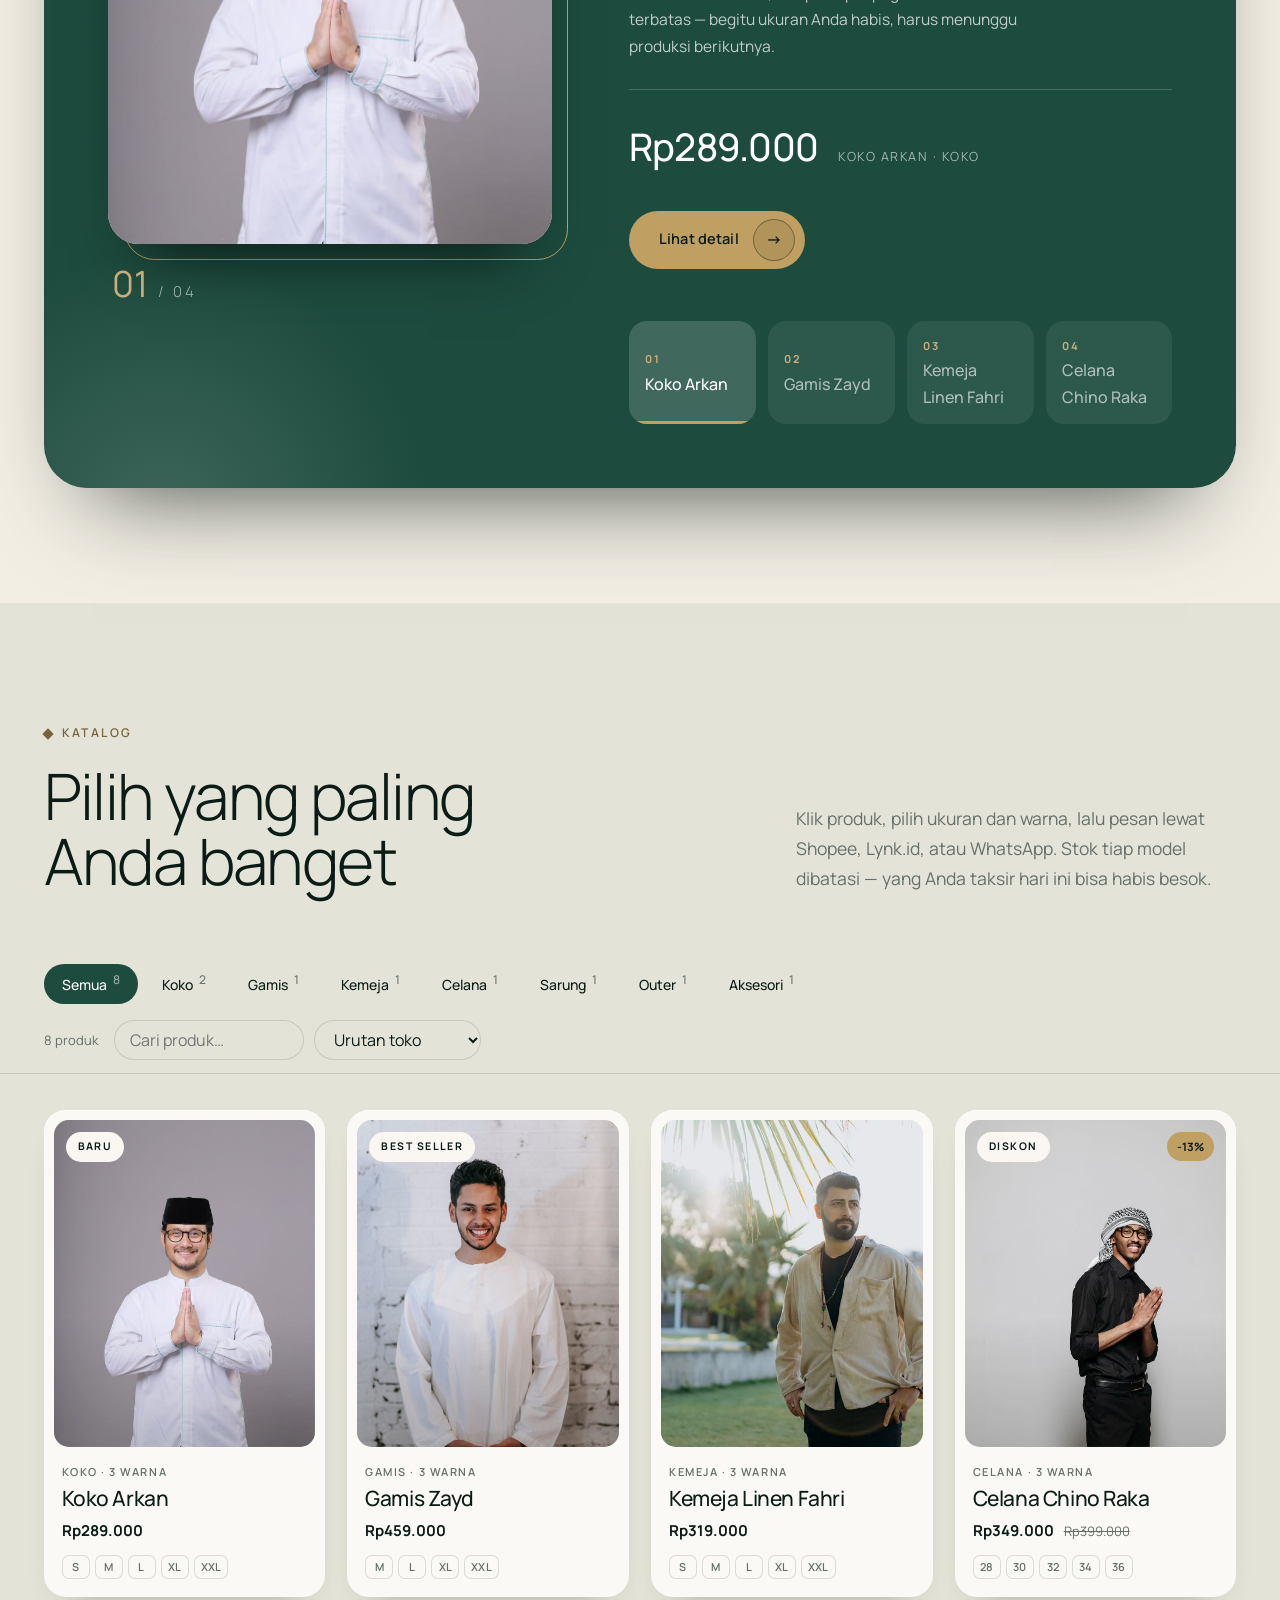
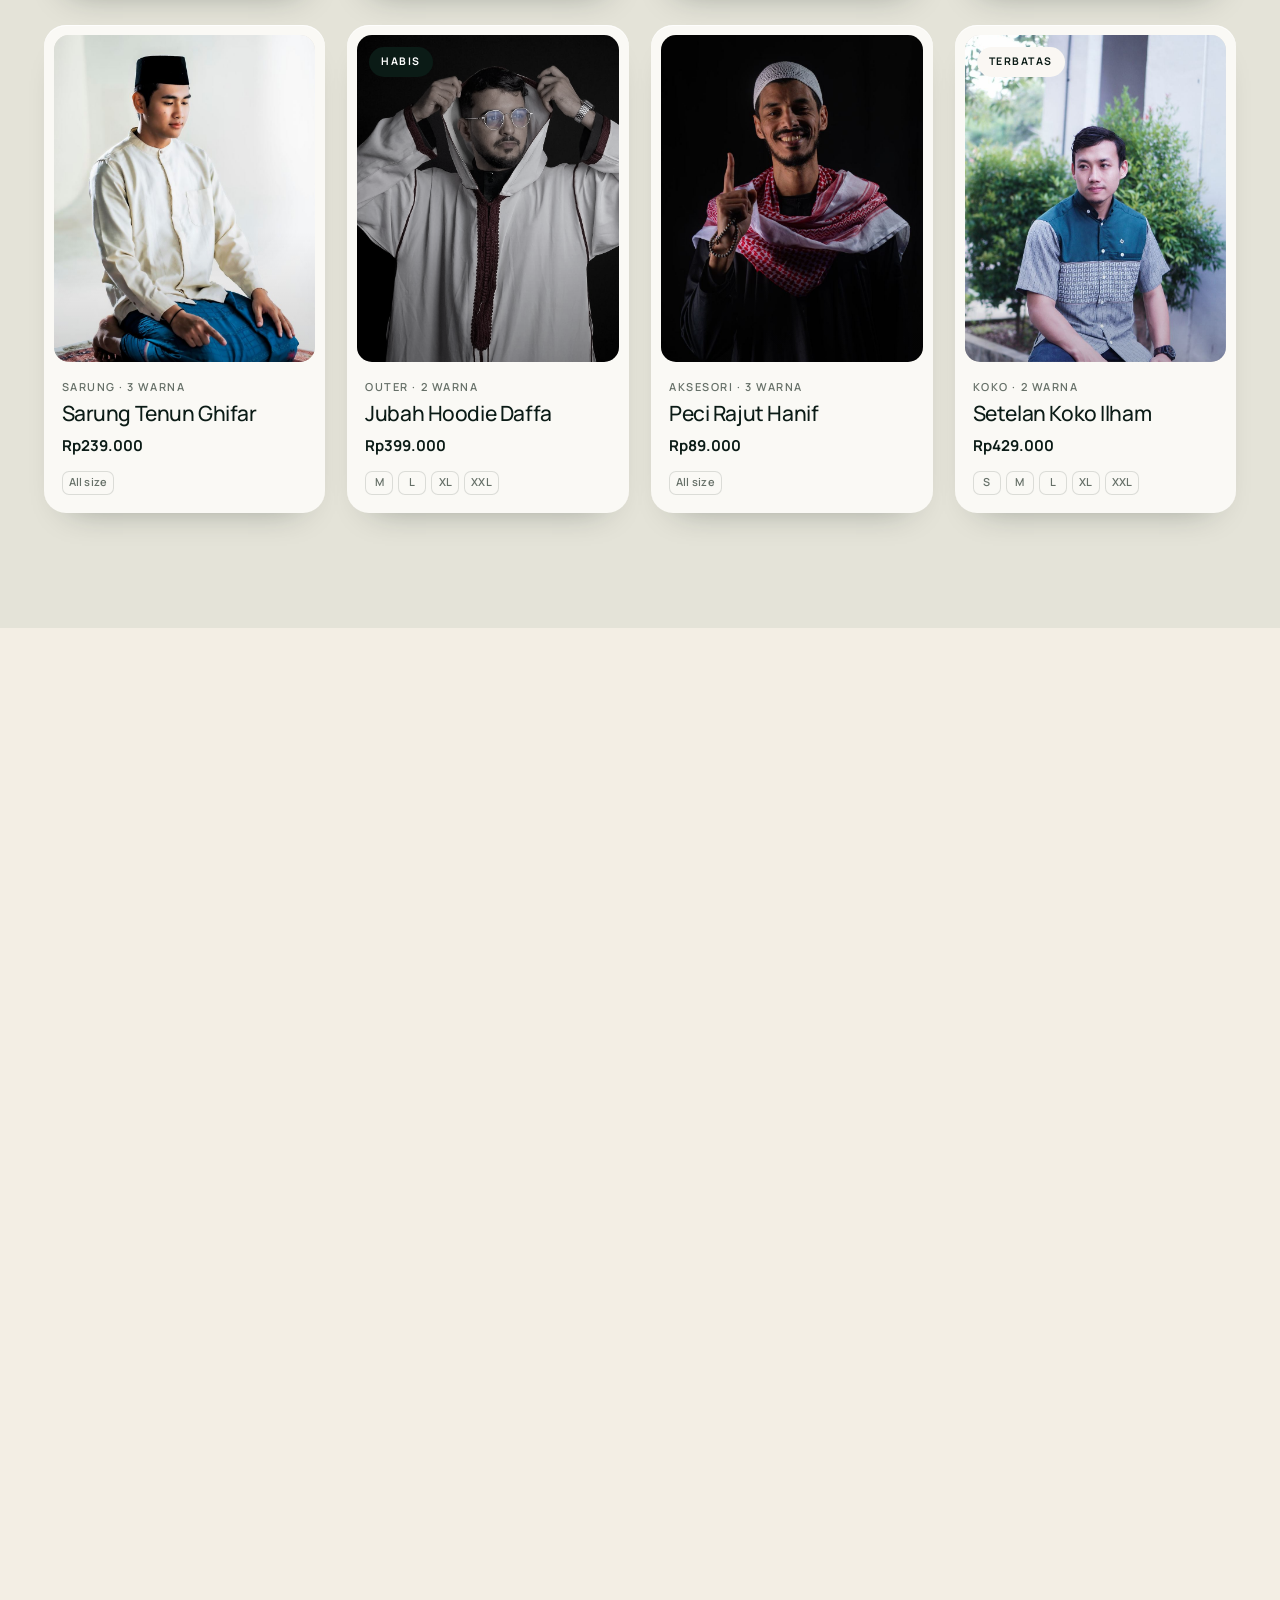
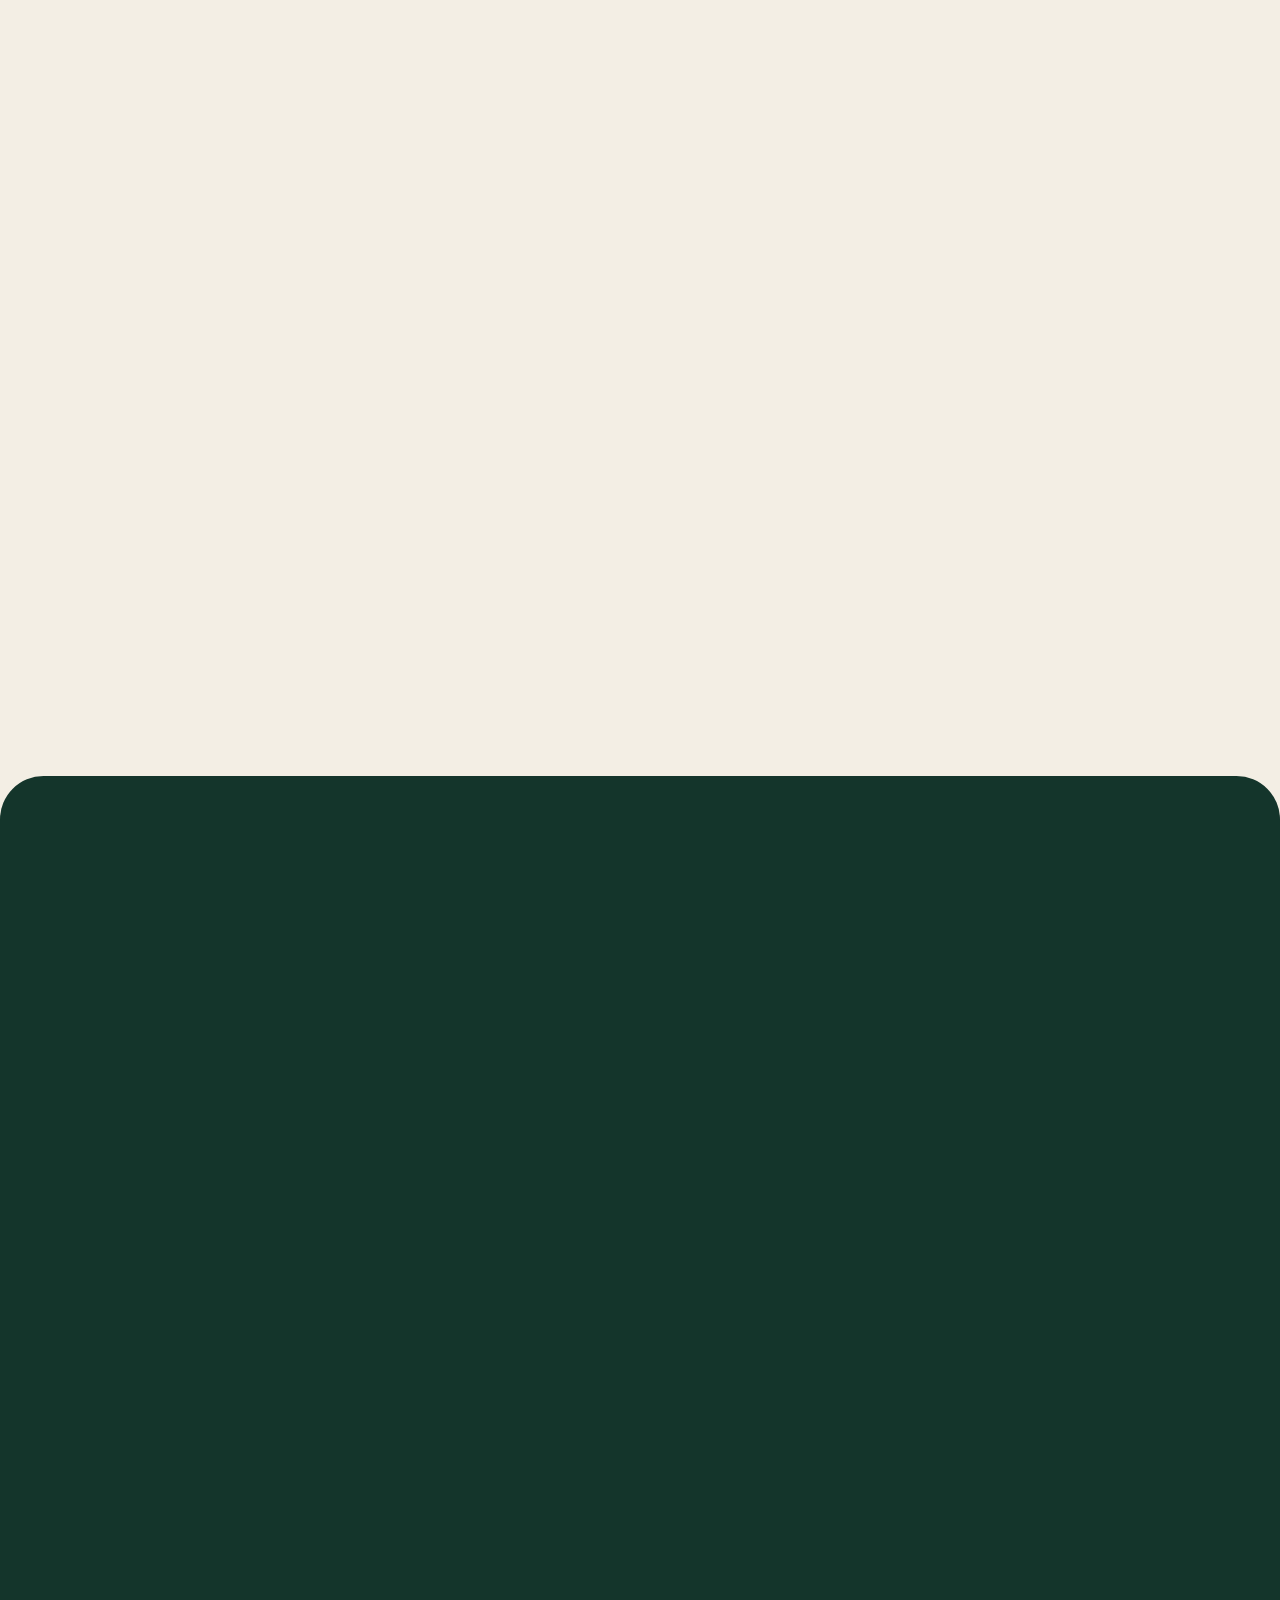
==== commit 4feae5fa: "bener" ====
--- a/index.html
+++ b/index.html
@@ -2,7 +2,7 @@
 <html lang="id">
 <head>
   <meta charset="utf-8">
-  <meta name="viewport" content="width=device-width, initial-scale=1">
+  <meta name="viewport" content="width=device-width, initial-scale=1, maximum-scale=1, user-scalable=no, viewport-fit=cover">
   <title>tandaseru! — Busana muslim pria modern</title>
   <meta name="description" content="Busana muslim pria dengan potongan bersih, bahan adem, dan warna netral yang mudah dipadukan.">
   <link rel="icon" href="favicon.svg" type="image/svg+xml">
--- a/assets/style.css
+++ b/assets/style.css
@@ -828,3 +828,115 @@
 .mega { font-size: 0; line-height: 0; margin: 0 0 -2.2%; color: rgba(255, 255, 255, .08); }
 .mega .wm { display: block; width: 100%; height: auto; }
 @media (max-width: 900px) { .logo .wm { height: 18px; } }
+
+
+/* =====================================================================
+   PERBAIKAN MOBILE (<= 900px): promo ringkas, pilihan pendek, detail rapi
+   ===================================================================== */
+/* matikan zoom otomatis & zoom dobel-ketuk */
+html { -webkit-text-size-adjust: 100%; text-size-adjust: 100%; touch-action: manipulation; }
+input, select, textarea, .field { font-size: 16px; }
+
+@media (max-width: 900px) {
+  /* ---------- 1. PROMO: pendek & ringkas ---------- */
+  .promo-sec { padding-bottom: 44px; }
+  .promo { grid-template-columns: 1fr 1fr; gap: 0 12px; padding: 18px 16px 16px; border-radius: 26px; align-items: end; }
+  .promo-l { grid-column: 1 / -1; }
+  .pbadge { padding: 7px 13px; gap: 7px; font-size: 10px; letter-spacing: .13em; }
+  .pbadge svg { width: 12px; height: 12px; }
+  .ptitle { font-size: 26px; line-height: 1.15; margin: 12px 0 6px; }
+  .ptitle mark { margin: .04em .1em .04em 0; }
+  .ptext { font-size: 12.5px; line-height: 1.45; margin-bottom: 12px; max-width: none; }
+  .pact { flex-wrap: nowrap; gap: 8px; }
+  .pact .btn { width: auto; flex: 1 1 0; min-width: 0; height: 44px; padding: 0 5px 0 16px; font-size: 13px; justify-content: space-between; }
+  .pact .btn .ar { width: 34px; height: 34px; flex: none; }
+  .coupon { width: auto; flex: 1 1 0; min-width: 0; height: 44px; padding: 0 5px 0 14px; gap: 8px; justify-content: space-between; }
+  .coupon small { display: none; }
+  .coupon b { font-size: 14px; letter-spacing: .08em; }
+  .coupon i { width: 34px; height: 34px; flex: none; }
+  .coupon svg { width: 15px; height: 15px; }
+  .promo-r { display: contents; }
+  .promo-r > .plabel:first-child { grid-column: 1; grid-row: 2; align-self: end; margin-top: 14px; padding-top: 12px; font-size: 10px; letter-spacing: .14em; }
+  .pnum { grid-column: 1; grid-row: 3; align-self: start; font-size: 60px; margin: 2px 0 0 -.03em; text-shadow: none; }
+  .plabel.clock { grid-column: 2; grid-row: 2; align-self: end; margin-top: 14px; padding-top: 12px; gap: 6px; font-size: 10px; letter-spacing: .14em; }
+  .plabel.clock::before { width: 11px; height: 11px; border-width: 1.5px; }
+  .cd { grid-column: 2; grid-row: 3; display: grid; grid-template-columns: 1fr 1fr; gap: 5px; margin-top: 4px; }
+  .cdb { max-width: none; padding: 6px 4px 5px; border-radius: 11px; }
+  .cdb b { font-size: 17px; }
+  .cdb small { margin-top: 2px; font-size: 8px; letter-spacing: .1em; }
+  /* bila tanpa hitung mundur / persen, tetap rapi */
+  .promo-r > .plabel:first-child:last-child, .pnum:last-child { grid-column: 1 / -1; }
+
+  /* ---------- 2. PILIHAN (best seller): pendek, daftar nama di bawah foto ---------- */
+  .featured .feat-card { padding: 14px 14px 20px; border-radius: 26px; }
+  .featured .feat-grid { display: flex; flex-direction: column; gap: 0; }
+  .feat-copy { display: contents; }
+  .feat-art { order: 1; margin: 0; max-width: none; }
+  .feat-stage { aspect-ratio: 4 / 3.2; }
+  .feat-stage .frame.slide, .feat-stage .frame.slide img { border-radius: 18px; }
+  .feat-stage .frame.slide img { object-position: center 18%; }
+  .feat-stage .offset { display: none; }
+  .tagbox { right: 10px; top: 10px; padding: 6px 12px; font-size: 10.5px; }
+  .feat-count { left: 14px; bottom: 10px; font-size: 11px; color: rgba(255, 255, 255, .85); text-shadow: 0 1px 8px rgba(0, 0, 0, .5); z-index: 4; }
+  .feat-count b { font-size: 24px; }
+  .feat-nav { order: 2; grid-template-columns: repeat(4, 1fr); gap: 6px; margin: 10px 0 0; }
+  .fn { padding: 8px 8px 9px; border-radius: 12px; min-height: 0; }
+  .fn .no { font-size: 9px; letter-spacing: .14em; }
+  .fn .nm { font-size: 11.5px; line-height: 1.2; display: -webkit-box; -webkit-line-clamp: 2; -webkit-box-orient: vertical; overflow: hidden; }
+  .feat-copy .eyebrow { order: 3; margin-top: 16px; font-size: 10px; }
+  .feat-copy .h2 { order: 4; margin: 8px 0 6px; max-width: none; font-size: 22px; line-height: 1.15; }
+  .feat-slides { order: 5; }
+  .fs-d { font-size: 12.5px; line-height: 1.5; margin-bottom: 12px; max-width: none; display: -webkit-box; -webkit-line-clamp: 2; -webkit-box-orient: vertical; overflow: hidden; }
+  .fs { display: grid; grid-template-columns: 1fr auto; align-items: center; gap: 0 10px; }
+  .fs-d { grid-column: 1 / -1; }
+  .feat-meta { margin: 0; padding: 0; border: 0; flex-direction: column; align-items: flex-start; gap: 0; }
+  .feat-meta b { font-size: 22px; }
+  .feat-meta span { font-size: 9.5px; letter-spacing: .08em; }
+  .feat-copy .btn { height: 42px; padding: 0 5px 0 16px; font-size: 13px; }
+  .feat-copy .btn .ar { width: 32px; height: 32px; }
+  .feat-bang { display: none; }
+
+  /* ---------- 3. DETAIL PRODUK: foto utuh, teks ringkas, tombol minimalis ---------- */
+  .sheet { height: auto; max-height: 92dvh; max-height: 92vh; max-height: 92dvh; }
+  .sheet-media { flex: 0 0 auto !important; height: clamp(200px, 32dvh, 290px); padding: 10px 10px 0; background: var(--sage); }
+  .sheet-main { height: 100%; }
+  .sheet-main .frame, .gal, .gslide .frame { border-radius: 16px; background: transparent; }
+  .gslide .frame img, .sheet-main .frame img { object-fit: contain !important; object-position: center !important; background: transparent; }
+  .gnav { width: 32px; height: 32px; margin-top: -16px; }
+  .gnav svg { width: 16px; height: 16px; }
+  .close { top: 14px; right: 14px; width: 34px; height: 34px; font-size: 18px; }
+  .sheet-info { flex: 1 1 auto; overflow-y: auto !important; overscroll-behavior: contain; padding: 14px 18px calc(14px + env(safe-area-inset-bottom, 0px)); display: block; }
+  .sheet-info .cat { font-size: 10.5px; letter-spacing: .13em; }
+  .sheet-info h3 { font-size: 24px; margin: 2px 0 2px; line-height: 1.1; }
+  .sheet-info .price { font-size: 17px; margin: 0 0 6px; }
+  .sheet-info .price s { font-size: 12.5px; }
+  .sheet-info .desc { font-size: 12.5px; line-height: 1.45; -webkit-line-clamp: 2 !important; display: -webkit-box !important; margin-bottom: 10px; }
+  .sheet-info .opt { margin-bottom: 8px; }
+  .sheet-info .opt:not(:last-of-type) { display: flex; align-items: center; gap: 10px; }
+  .sheet-info .opt:not(:last-of-type) h4 { margin: 0; flex: none; min-width: 54px; font-size: 10px; letter-spacing: .12em; }
+  .sheet-info .opt:not(:last-of-type) h4 b { display: none; }
+  .sheet-info .opts { gap: 6px; }
+  .sheet-info .pill { height: 30px; min-width: 38px; padding: 0 12px; font-size: 12px; }
+  .sheet-info .opt:last-of-type { margin-top: 10px; padding-top: 10px; border-top: 1px solid var(--line); }
+  .sheet-info .opt:last-of-type h4 { display: none; }
+  .sheet-info .hint { text-align: center; font-size: 11.5px; margin: 0 0 8px; }
+  .sheet-info .note { display: none; }
+  .sheet-info .chans { display: grid; grid-template-columns: minmax(0, 1fr) minmax(0, 1fr); gap: 6px; }
+  .sheet-info .chn { min-width: 0; width: 100%; box-sizing: border-box; }
+  .sheet-info .chn { padding: 4px 12px 4px 4px; gap: 8px; min-height: 40px; }
+  .sheet-info .chn:first-child { grid-column: 1 / -1; }
+  .sheet-info .chn .ico { width: 30px; height: 30px; font-size: 13px; }
+  .sheet-info .chn .ico svg { width: 17px; height: 17px; }
+  .sheet-info .chn .tx small { display: none; }
+  .sheet-info .chn .tx b { font-size: 12.5px; white-space: nowrap; overflow: hidden; text-overflow: ellipsis; }
+  .sheet-info .chn .go { font-size: 14px; flex: none; }
+  .sheet-info .chn.whatsapp .tx b { font-size: 12px; }
+  .sheet-info .chn:hover { transform: none; }
+  .sheet-info .chans > .hint { grid-column: 1 / -1; }
+}
+@media (max-width: 380px) {
+  .ptitle { font-size: 23px; }
+  .pnum { font-size: 52px; }
+  .cdb b { font-size: 15px; }
+}
+@media (max-width: 900px) { .sheet-info .chn:not(:first-child) .go { display: none; } .sheet-info .chn:not(:first-child) { padding-right: 8px; } }
